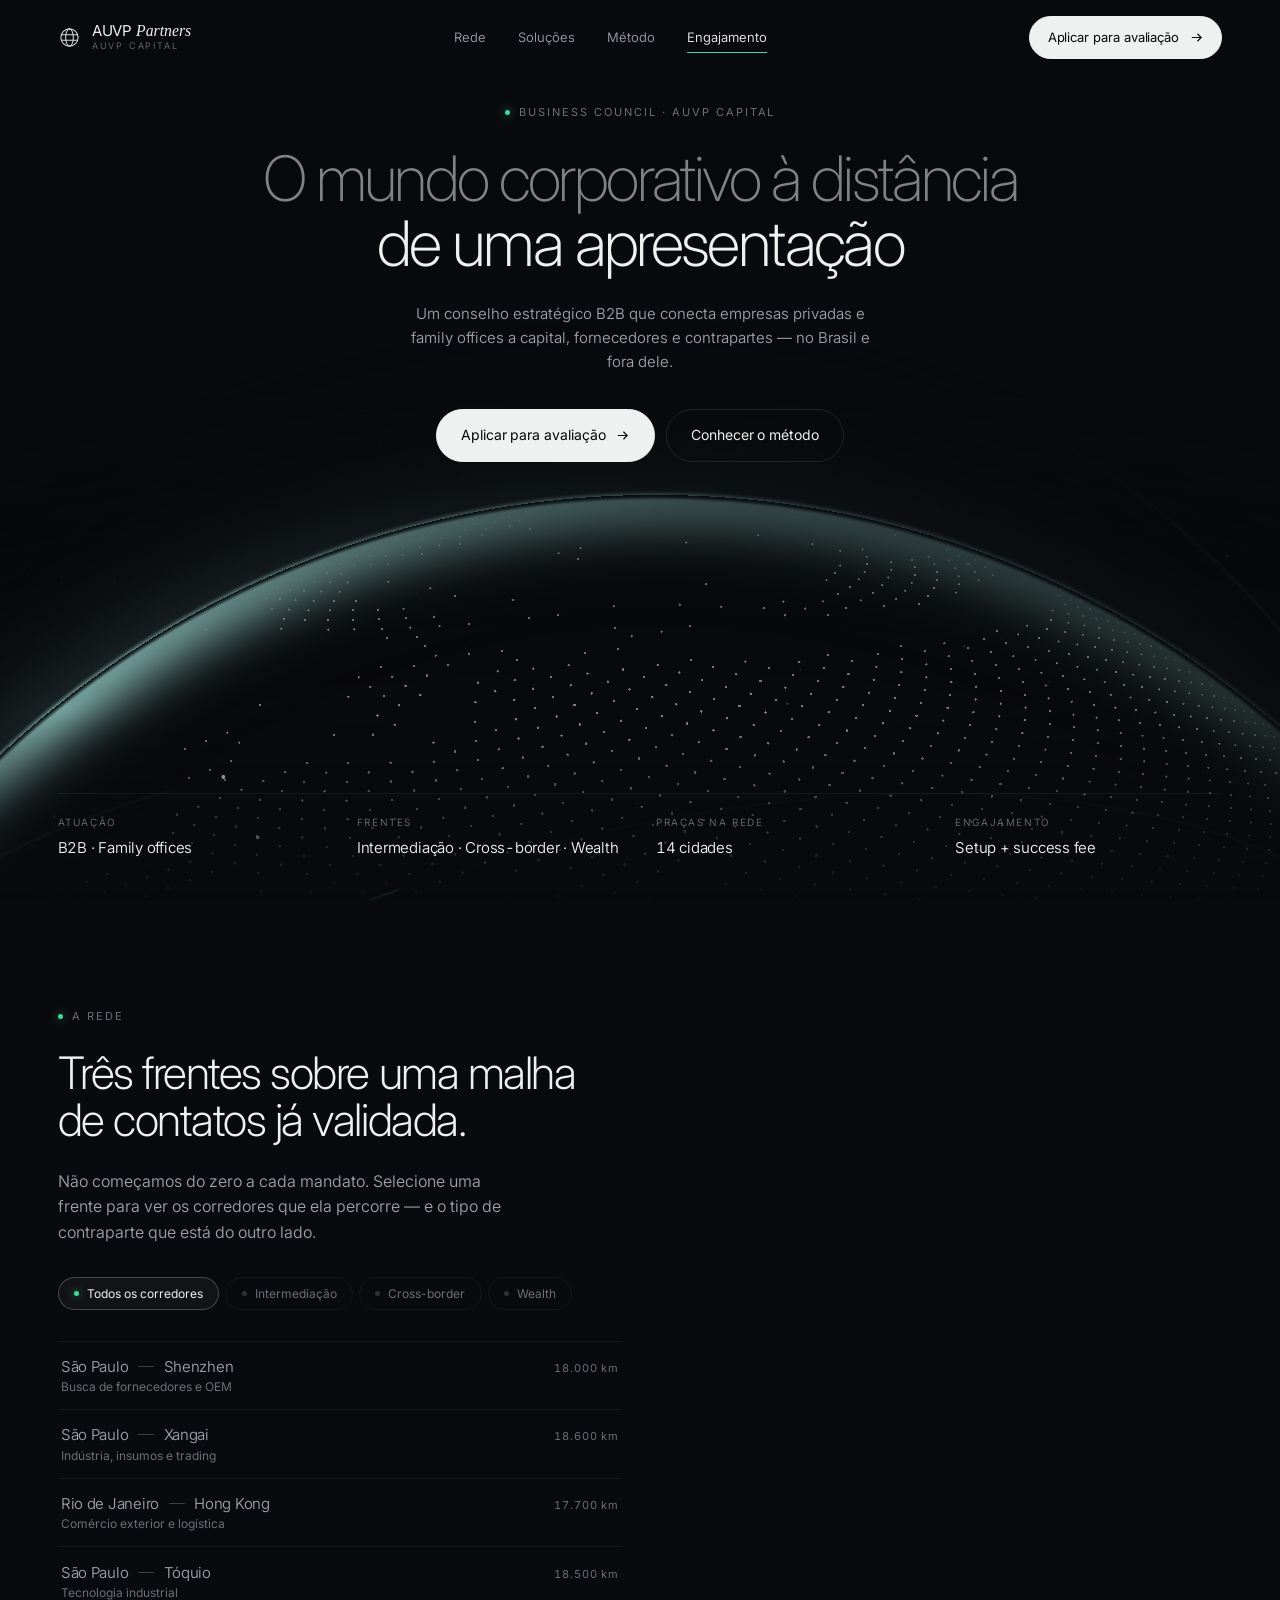
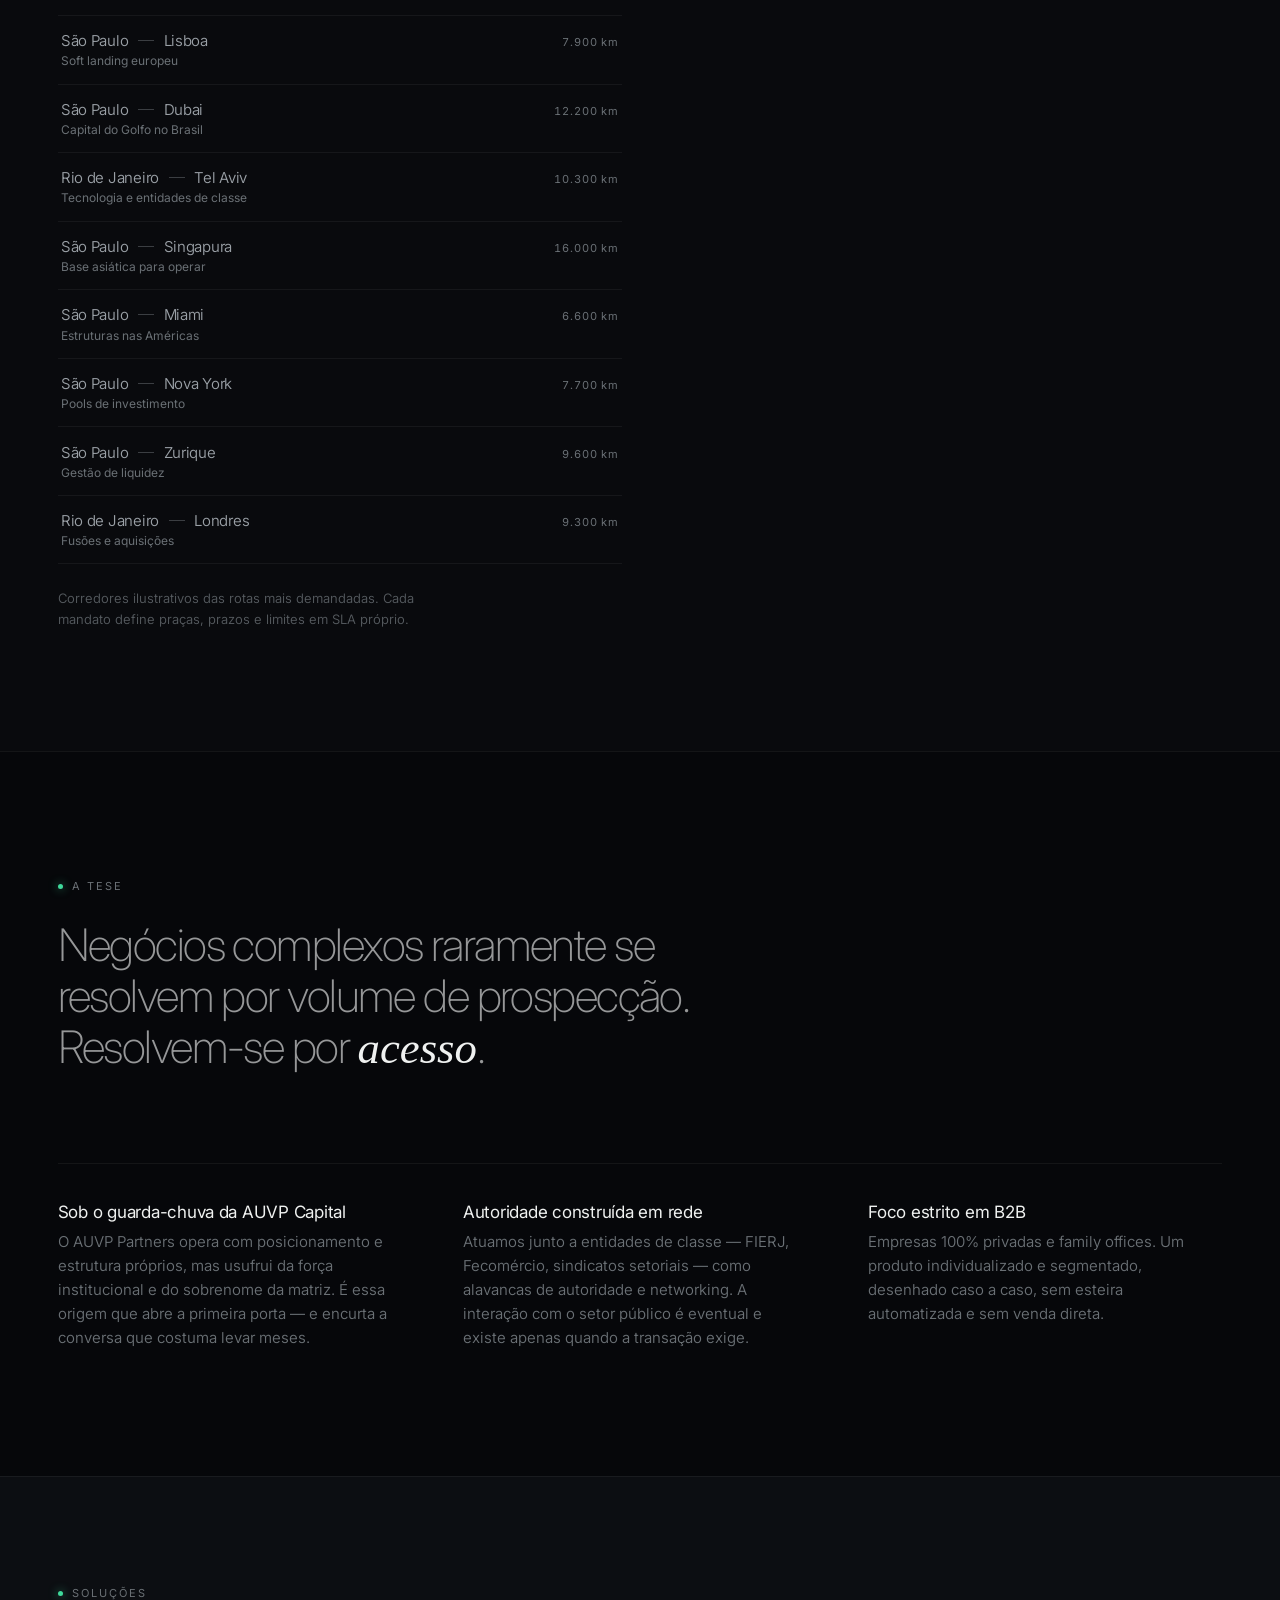
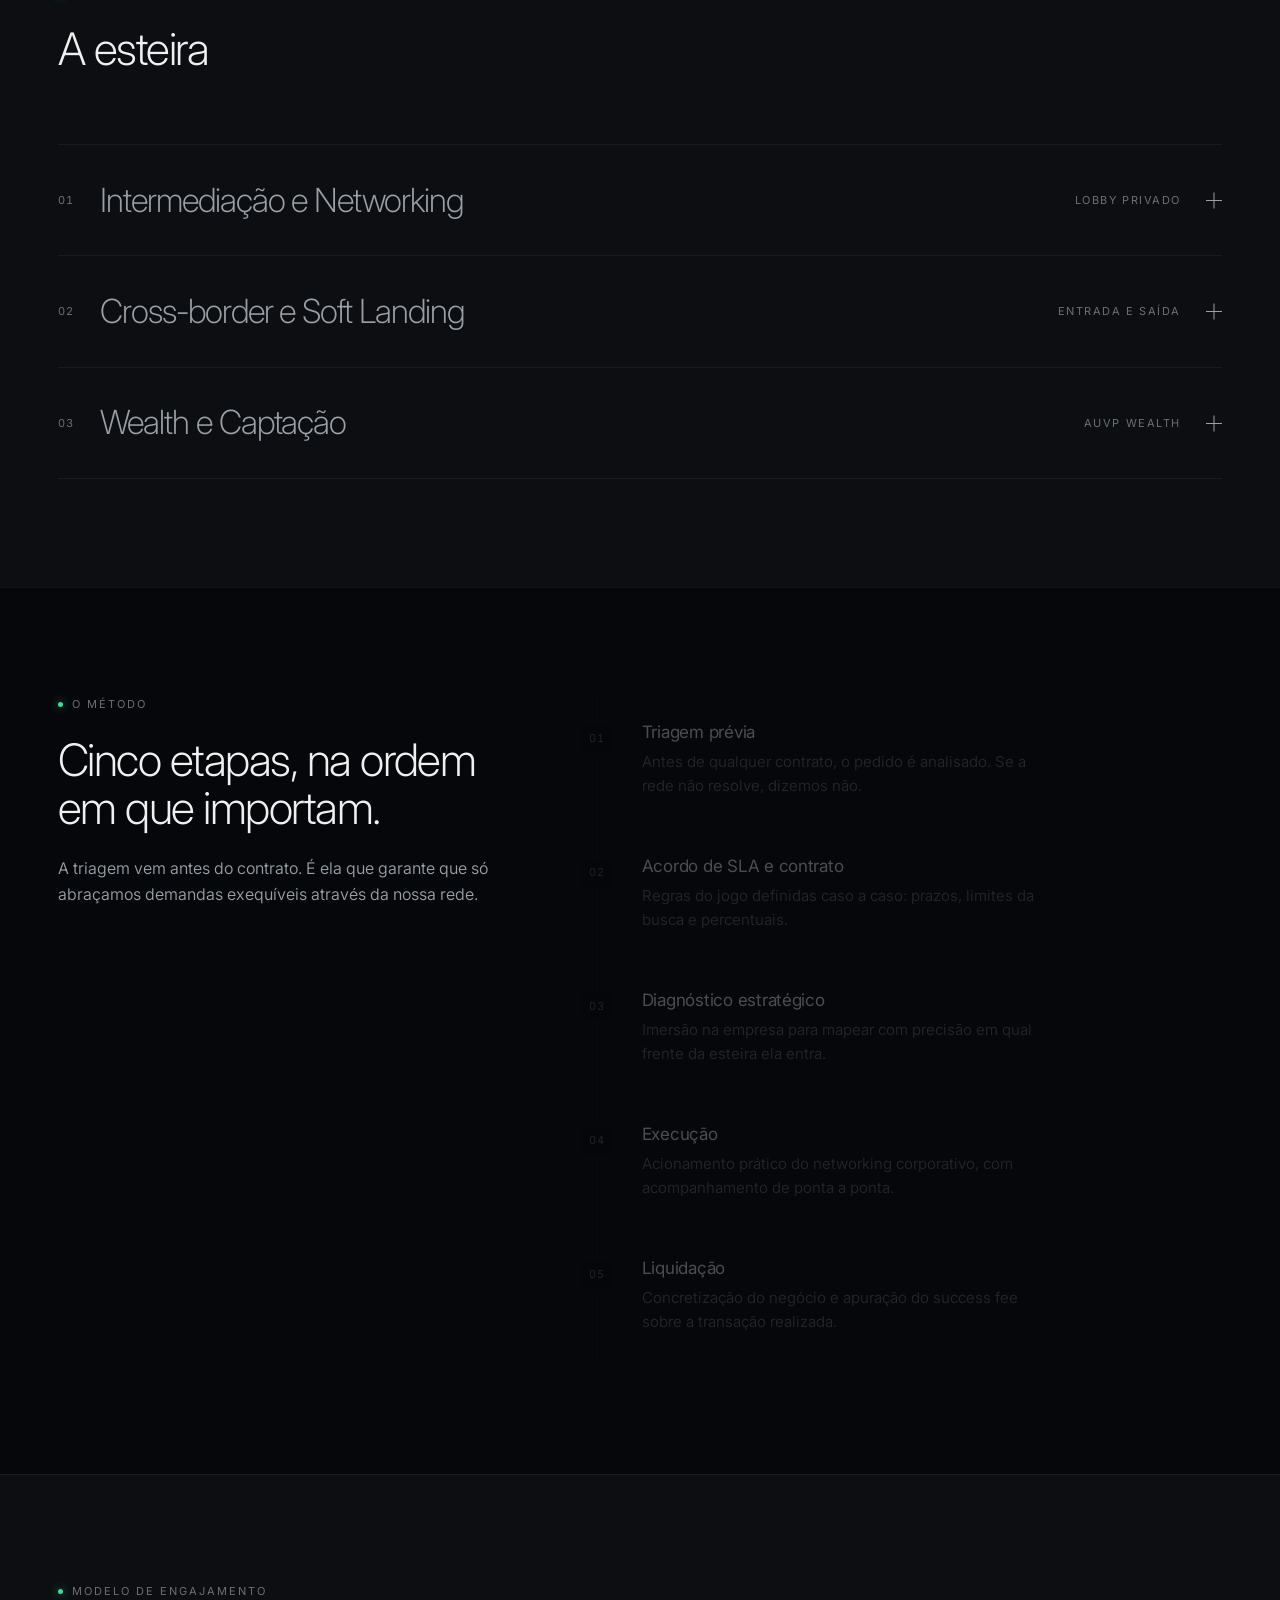
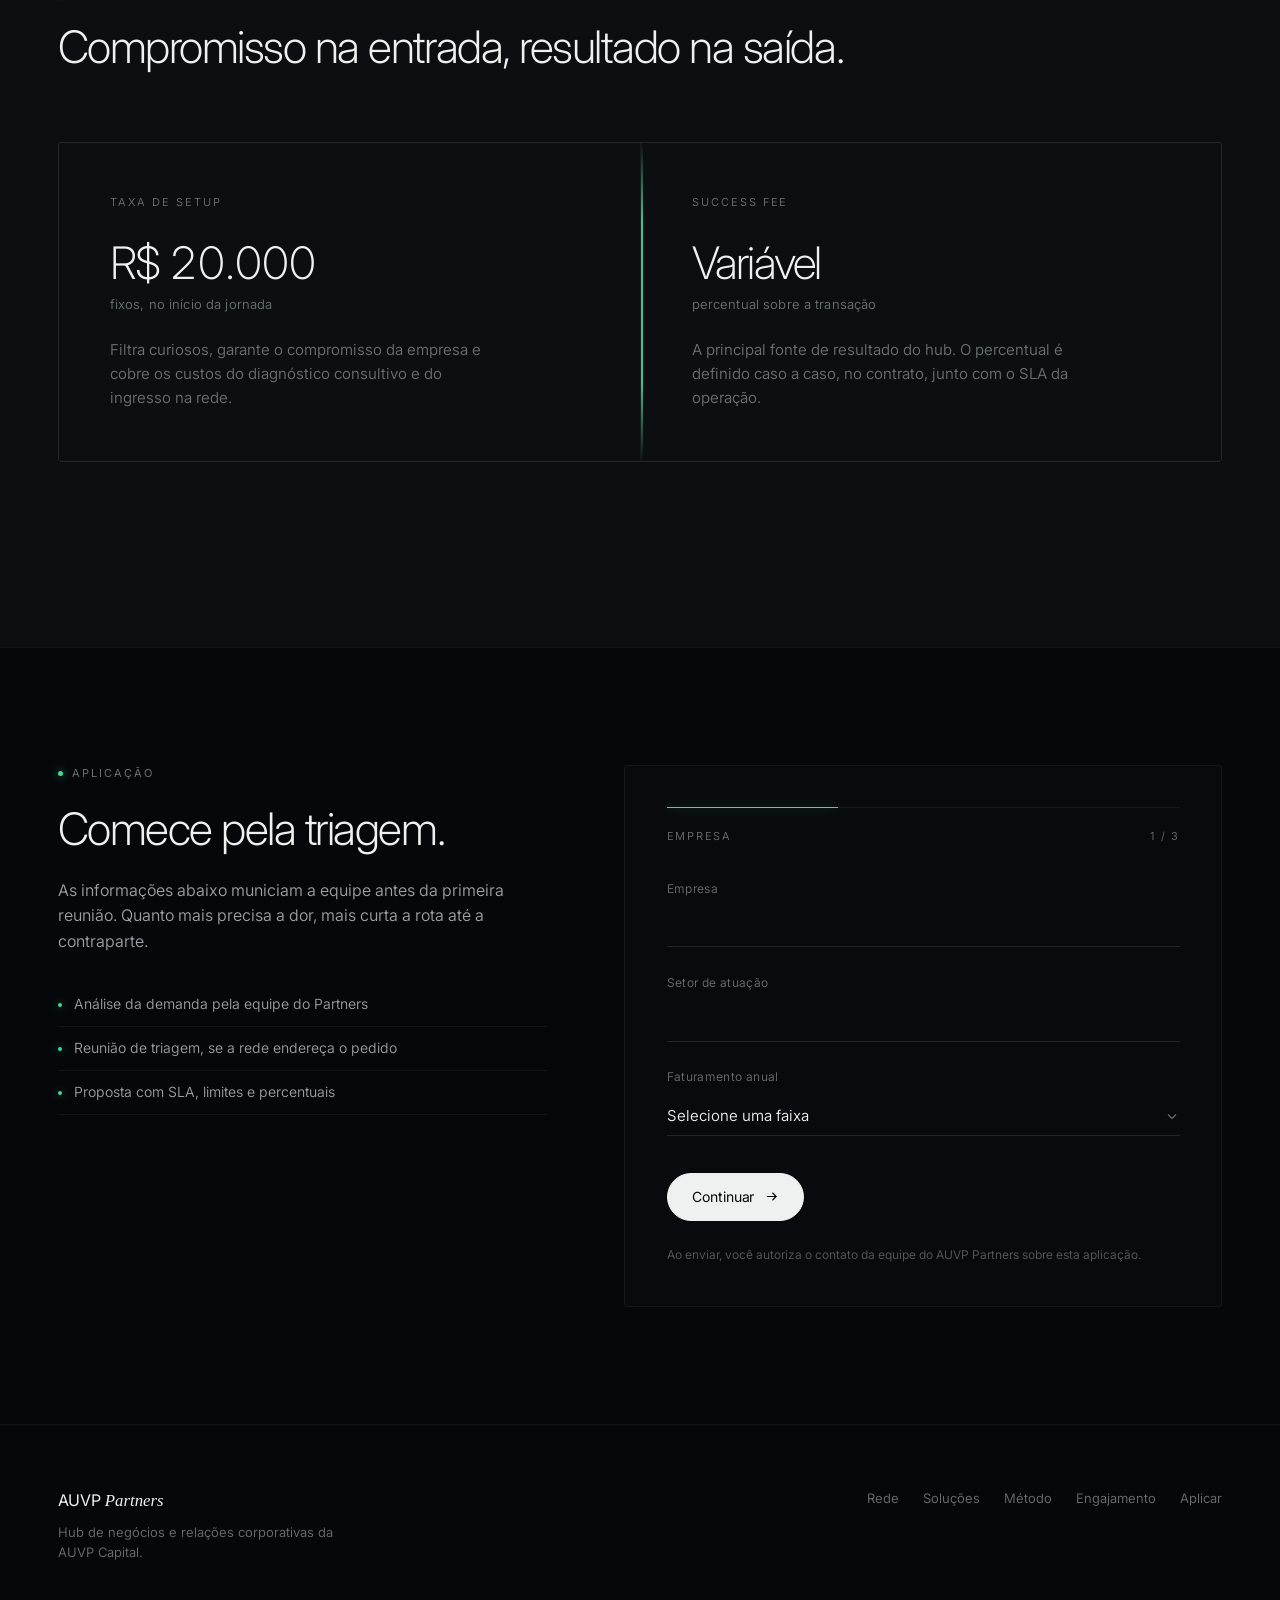
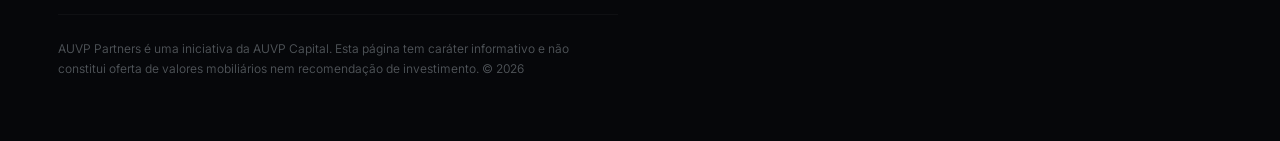
==== index.html @ 05ea5465 "Landing page do AUVP Partners com globo WebGL interativo Site estático (HTML/CSS/ES modules), sem bu" ====
<!doctype html>
<html lang="pt-BR">
<head>
<meta charset="utf-8">
<meta name="viewport" content="width=device-width, initial-scale=1">
<title>AUVP Partners — Acesso corporativo global</title>
<meta name="description" content="AUVP Partners é o hub de negócios e relações corporativas da AUVP Capital: intermediação, cross-border e captação para empresas privadas e family offices.">
<meta name="theme-color" content="#0A0B0C">
<meta property="og:title" content="AUVP Partners — Acesso corporativo global">
<meta property="og:description" content="Conselho estratégico B2B que conecta empresas privadas e family offices a capital, fornecedores e contrapartes — no Brasil e fora dele.">
<meta property="og:type" content="website">
<meta property="og:locale" content="pt_BR">
<link rel="preload" href="assets/fonts/inter-latin.woff2" as="font" type="font/woff2" crossorigin>
<link rel="stylesheet" href="assets/css/site.css">
</head>
<body>
<a class="skip" href="#conteudo">Ir para o conteúdo</a>

<header class="nav" data-nav>
  <div class="nav__inner">
    <a class="brand" href="#topo" aria-label="AUVP Partners — início">
      <span class="brand__mark" aria-hidden="true">
        <svg viewBox="0 0 24 24" fill="none" stroke="currentColor" stroke-width="1.1">
          <circle cx="12" cy="12" r="9"></circle>
          <ellipse cx="12" cy="12" rx="4" ry="9"></ellipse>
          <path d="M3.2 9.2h17.6M3.2 14.8h17.6"></path>
        </svg>
      </span>
      <span class="brand__text">
        <span class="brand__name">AUVP <em>Partners</em></span>
        <span class="brand__sub">AUVP Capital</span>
      </span>
    </a>

    <nav class="nav__links" aria-label="Seções">
      <a href="#rede">Rede</a>
      <a href="#solucoes">Soluções</a>
      <a href="#metodo">Método</a>
      <a href="#engajamento">Engajamento</a>
    </nav>

    <a class="btn btn--sm btn--solid" href="#aplicacao" data-magnetic>
      <span>Aplicar para avaliação</span>
      <svg viewBox="0 0 16 16" aria-hidden="true" fill="none" stroke="currentColor" stroke-width="1.2"><path d="M3 8h10M9 4l4 4-4 4"/></svg>
    </a>

    <button class="nav__toggle" type="button" aria-expanded="false" aria-controls="menu-mobile" data-menu-toggle>
      <span class="sr-only">Abrir menu</span>
      <span class="nav__bars" aria-hidden="true"><i></i><i></i></span>
    </button>
  </div>
  <div class="nav__sheet" id="menu-mobile" hidden data-menu-sheet>
    <a href="#rede">Rede</a>
    <a href="#solucoes">Soluções</a>
    <a href="#metodo">Método</a>
    <a href="#engajamento">Engajamento</a>
    <a href="#aplicacao">Aplicar para avaliação</a>
  </div>
</header>

<main id="conteudo">
  <!-- ============ PALCO: hero + rede compartilham o mesmo globo ============ -->
  <div class="stage" id="topo" data-stage>
    <div class="stage__canvas" data-stage-canvas>
      <canvas data-globe aria-hidden="true"></canvas>
      <div class="stage__veil" aria-hidden="true"></div>
      <p class="globe__hint" data-globe-hint><span>Arraste para girar</span></p>
      <div class="globe__tip" data-globe-tip hidden></div>
    </div>

    <section class="hero" aria-labelledby="hero-title">
      <div class="wrap">
        <p class="eyebrow eyebrow--center reveal"><span class="eyebrow__dot" aria-hidden="true"></span>Business Council · AUVP Capital</p>
        <h1 class="hero__title reveal" id="hero-title">
          O mundo corporativo à distância<strong>de uma apresentação</strong>
        </h1>
        <p class="hero__lede reveal">
          Um conselho estratégico B2B que conecta empresas privadas e family offices
          a capital, fornecedores e contrapartes — no Brasil e fora dele.
        </p>
        <div class="hero__actions reveal">
          <a class="btn btn--solid" href="#aplicacao" data-magnetic>
            <span>Aplicar para avaliação</span>
            <svg viewBox="0 0 16 16" aria-hidden="true" fill="none" stroke="currentColor" stroke-width="1.2"><path d="M3 8h10M9 4l4 4-4 4"/></svg>
          </a>
          <a class="btn btn--ghost" href="#metodo">Conhecer o método</a>
        </div>
      </div>

      <div class="wrap hero__facts">
        <dl class="facts reveal">
          <div class="fact"><dt>Atuação</dt><dd>B2B · Family offices</dd></div>
          <div class="fact"><dt>Frentes</dt><dd>Intermediação · Cross-border · Wealth</dd></div>
          <div class="fact"><dt>Praças na rede</dt><dd data-fact-hubs>—</dd></div>
          <div class="fact"><dt>Engajamento</dt><dd>Setup + success fee</dd></div>
        </dl>
      </div>
    </section>

    <!-- ============ REDE ============ -->
    <section class="network" id="rede" aria-labelledby="rede-title">
      <div class="wrap network__grid">
        <div class="network__intro">
          <p class="eyebrow"><span class="eyebrow__dot" aria-hidden="true"></span>A rede</p>
          <h2 class="h2" id="rede-title">Três frentes sobre uma malha de contatos já validada.</h2>
          <p class="lede">
            Não começamos do zero a cada mandato. Selecione uma frente para ver os corredores
            que ela percorre — e o tipo de contraparte que está do outro lado.
          </p>

          <div class="fronts" role="group" aria-label="Filtrar corredores por frente" data-fronts></div>

          <ol class="routes" data-routes aria-label="Corredores"></ol>

          <p class="note">
            Corredores ilustrativos das rotas mais demandadas. Cada mandato define
            praças, prazos e limites em SLA próprio.
          </p>
        </div>
      </div>
    </section>
  </div>

  <!-- ============ TESE ============ -->
  <section class="thesis" aria-labelledby="tese-title">
    <div class="wrap">
      <p class="eyebrow reveal"><span class="eyebrow__dot" aria-hidden="true"></span>A tese</p>
      <h2 class="statement reveal" id="tese-title">
        Negócios complexos raramente se resolvem por volume de prospecção.
        Resolvem-se por <em>acesso</em>.
      </h2>
      <div class="thesis__cols">
        <div class="reveal">
          <h3 class="h4">Sob o guarda-chuva da AUVP Capital</h3>
          <p>
            O AUVP Partners opera com posicionamento e estrutura próprios, mas usufrui da
            força institucional e do sobrenome da matriz. É essa origem que abre a primeira porta —
            e encurta a conversa que costuma levar meses.
          </p>
        </div>
        <div class="reveal">
          <h3 class="h4">Autoridade construída em rede</h3>
          <p>
            Atuamos junto a entidades de classe — FIERJ, Fecomércio, sindicatos setoriais —
            como alavancas de autoridade e networking. A interação com o setor público é
            eventual e existe apenas quando a transação exige.
          </p>
        </div>
        <div class="reveal">
          <h3 class="h4">Foco estrito em B2B</h3>
          <p>
            Empresas 100% privadas e family offices. Um produto individualizado e segmentado,
            desenhado caso a caso, sem esteira automatizada e sem venda direta.
          </p>
        </div>
      </div>
    </div>
  </section>

  <!-- ============ SOLUÇÕES ============ -->
  <section class="solutions" id="solucoes" aria-labelledby="solucoes-title">
    <div class="wrap">
      <header class="section-head reveal">
        <p class="eyebrow"><span class="eyebrow__dot" aria-hidden="true"></span>Soluções</p>
        <h2 class="h2" id="solucoes-title">A esteira</h2>
      </header>

      <div class="accordion" data-accordion>
        <article class="acc reveal" data-acc-item>
          <h3>
            <button type="button" class="acc__head" aria-expanded="false">
              <span class="acc__num">01</span>
              <span class="acc__title">Intermediação e Networking</span>
              <span class="acc__tag">Lobby privado</span>
              <span class="acc__icon" aria-hidden="true"><i></i><i></i></span>
            </button>
          </h3>
          <div class="acc__panel" hidden>
            <div class="acc__body">
              <p>
                Conexão estratégica para resolver dores empresariais complexas: encontrar o
                fornecedor certo no mercado asiático, abrir uma apresentação comercial que não
                acontece pelo canal formal, estruturar uma consultoria com quem já viveu o problema.
              </p>
              <ul class="marks">
                <li>Mapeamento de contraparte e fornecedores específicos</li>
                <li>Apresentações comerciais e institucionais</li>
                <li>Consultoria empresarial pontual</li>
              </ul>
            </div>
          </div>
        </article>

        <article class="acc reveal" data-acc-item>
          <h3>
            <button type="button" class="acc__head" aria-expanded="false">
              <span class="acc__num">02</span>
              <span class="acc__title">Cross-border e Soft Landing</span>
              <span class="acc__tag">Entrada e saída</span>
              <span class="acc__icon" aria-hidden="true"><i></i><i></i></span>
            </button>
          </h3>
          <div class="acc__panel" hidden>
            <div class="acc__body">
              <p>
                Assessoria e facilitação para capital e empresas estrangeiras que querem operar
                no Brasil — e para empresas brasileiras que buscam internacionalização.
                Dos dois lados, o trabalho é o mesmo: reduzir a distância entre a decisão e a operação.
              </p>
              <ul class="marks">
                <li>Soft landing de capital e operações estrangeiras no Brasil</li>
                <li>Internacionalização de empresas brasileiras</li>
                <li>Articulação com entidades e parceiros locais</li>
              </ul>
            </div>
          </div>
        </article>

        <article class="acc reveal" data-acc-item>
          <h3>
            <button type="button" class="acc__head" aria-expanded="false">
              <span class="acc__num">03</span>
              <span class="acc__title">Wealth e Captação</span>
              <span class="acc__tag">AUVP Wealth</span>
              <span class="acc__icon" aria-hidden="true"><i></i><i></i></span>
            </button>
          </h3>
          <div class="acc__panel" hidden>
            <div class="acc__body">
              <p>
                Conexão com pools de investimento e sinergia direta com a AUVP Wealth para
                captação, fusões, aquisições e gestão de liquidez — do diagnóstico à mesa
                onde a transação é fechada.
              </p>
              <ul class="marks">
                <li>Captação junto a pools de investimento e family offices</li>
                <li>Fusões, aquisições e sucessão societária</li>
                <li>Gestão de liquidez com a AUVP Wealth</li>
              </ul>
            </div>
          </div>
        </article>
      </div>
    </div>
  </section>

  <!-- ============ MÉTODO ============ -->
  <section class="method" id="metodo" aria-labelledby="metodo-title">
    <div class="wrap method__grid">
      <div class="method__aside">
        <p class="eyebrow"><span class="eyebrow__dot" aria-hidden="true"></span>O método</p>
        <h2 class="h2" id="metodo-title">Cinco etapas, na ordem em que importam.</h2>
        <p class="lede">
          A triagem vem antes do contrato. É ela que garante que só abraçamos demandas
          exequíveis através da nossa rede.
        </p>
      </div>

      <ol class="steps" data-steps>
        <li class="step" data-step>
          <div class="step__rail" aria-hidden="true"></div>
          <p class="step__num">01</p>
          <h3 class="h4">Triagem prévia</h3>
          <p>Antes de qualquer contrato, o pedido é analisado. Se a rede não resolve, dizemos não.</p>
        </li>
        <li class="step" data-step>
          <div class="step__rail" aria-hidden="true"></div>
          <p class="step__num">02</p>
          <h3 class="h4">Acordo de SLA e contrato</h3>
          <p>Regras do jogo definidas caso a caso: prazos, limites da busca e percentuais.</p>
        </li>
        <li class="step" data-step>
          <div class="step__rail" aria-hidden="true"></div>
          <p class="step__num">03</p>
          <h3 class="h4">Diagnóstico estratégico</h3>
          <p>Imersão na empresa para mapear com precisão em qual frente da esteira ela entra.</p>
        </li>
        <li class="step" data-step>
          <div class="step__rail" aria-hidden="true"></div>
          <p class="step__num">04</p>
          <h3 class="h4">Execução</h3>
          <p>Acionamento prático do networking corporativo, com acompanhamento de ponta a ponta.</p>
        </li>
        <li class="step" data-step>
          <div class="step__rail" aria-hidden="true"></div>
          <p class="step__num">05</p>
          <h3 class="h4">Liquidação</h3>
          <p>Concretização do negócio e apuração do success fee sobre a transação realizada.</p>
        </li>
      </ol>
    </div>
  </section>

  <!-- ============ ENGAJAMENTO ============ -->
  <section class="pricing" id="engajamento" aria-labelledby="engajamento-title">
    <div class="wrap">
      <header class="section-head reveal">
        <p class="eyebrow"><span class="eyebrow__dot" aria-hidden="true"></span>Modelo de engajamento</p>
        <h2 class="h2" id="engajamento-title">Compromisso na entrada, resultado na saída.</h2>
      </header>

      <div class="plans">
        <article class="plan reveal">
          <p class="plan__label">Taxa de setup</p>
          <p class="plan__value">R$ 20.000<span>fixos, no início da jornada</span></p>
          <p>
            Filtra curiosos, garante o compromisso da empresa e cobre os custos do
            diagnóstico consultivo e do ingresso na rede.
          </p>
        </article>
        <article class="plan plan--accent reveal">
          <p class="plan__label">Success fee</p>
          <p class="plan__value">Variável<span>percentual sobre a transação</span></p>
          <p>
            A principal fonte de resultado do hub. O percentual é definido caso a caso,
            no contrato, junto com o SLA da operação.
          </p>
        </article>
      </div>

      <p class="pricing__note reveal">
        A página é um funil de qualificação — não há venda automatizada.
        Toda aplicação passa por triagem antes de qualquer proposta.
      </p>
    </div>
  </section>

  <!-- ============ APLICAÇÃO ============ -->
  <section class="apply" id="aplicacao" aria-labelledby="aplicacao-title">
    <div class="wrap apply__grid">
      <div class="apply__aside">
        <p class="eyebrow"><span class="eyebrow__dot" aria-hidden="true"></span>Aplicação</p>
        <h2 class="h2" id="aplicacao-title">Comece pela triagem.</h2>
        <p class="lede">
          As informações abaixo municiam a equipe antes da primeira reunião.
          Quanto mais precisa a dor, mais curta a rota até a contraparte.
        </p>
        <ul class="marks marks--light">
          <li>Análise da demanda pela equipe do Partners</li>
          <li>Reunião de triagem, se a rede endereça o pedido</li>
          <li>Proposta com SLA, limites e percentuais</li>
        </ul>
      </div>

      <form class="form" data-form novalidate>
        <div class="form__progress" aria-hidden="true">
          <span data-form-bar></span>
        </div>
        <p class="form__counter">
          <span data-form-step-label>Empresa</span>
          <span data-form-step-count>1 / 3</span>
        </p>

        <fieldset class="form__step" data-form-fieldset>
          <legend class="sr-only">Empresa</legend>
          <div class="field">
            <label for="empresa">Empresa</label>
            <input id="empresa" name="empresa" type="text" autocomplete="organization" required>
          </div>
          <div class="field">
            <label for="setor">Setor de atuação</label>
            <input id="setor" name="setor" type="text" required>
          </div>
          <div class="field">
            <label for="faturamento">Faturamento anual</label>
            <div class="select">
              <select id="faturamento" name="faturamento" required>
                <option value="">Selecione uma faixa</option>
                <option>Até R$ 10 milhões</option>
                <option>R$ 10 a 50 milhões</option>
                <option>R$ 50 a 200 milhões</option>
                <option>R$ 200 milhões a 1 bilhão</option>
                <option>Acima de R$ 1 bilhão</option>
                <option>Family office / veículo de investimento</option>
              </select>
              <svg viewBox="0 0 16 16" aria-hidden="true" fill="none" stroke="currentColor" stroke-width="1.2"><path d="M4 6.5 8 10.5 12 6.5"/></svg>
            </div>
          </div>
        </fieldset>

        <fieldset class="form__step" data-form-fieldset hidden>
          <legend class="sr-only">Demanda</legend>
          <div class="field">
            <span class="label">Frente de interesse</span>
            <div class="choices" data-choices>
              <label class="choice"><input type="radio" name="frente" value="Intermediação e Networking" required><span>Intermediação e Networking</span></label>
              <label class="choice"><input type="radio" name="frente" value="Cross-border e Soft Landing"><span>Cross-border e Soft Landing</span></label>
              <label class="choice"><input type="radio" name="frente" value="Wealth e Captação"><span>Wealth e Captação</span></label>
              <label class="choice"><input type="radio" name="frente" value="Ainda não sei"><span>Ainda não sei</span></label>
            </div>
          </div>
          <div class="field">
            <label for="dor">Dor principal</label>
            <textarea id="dor" name="dor" rows="4" required placeholder="Qual negócio precisa acontecer, com quem e até quando?"></textarea>
          </div>
        </fieldset>

        <fieldset class="form__step" data-form-fieldset hidden>
          <legend class="sr-only">Contato</legend>
          <div class="field">
            <label for="nome">Nome completo</label>
            <input id="nome" name="nome" type="text" autocomplete="name" required>
          </div>
          <div class="field">
            <label for="cargo">Cargo</label>
            <input id="cargo" name="cargo" type="text" autocomplete="organization-title" required>
          </div>
          <div class="field">
            <label for="email">E-mail corporativo</label>
            <input id="email" name="email" type="email" autocomplete="email" required>
          </div>
          <div class="field">
            <label for="telefone">Telefone</label>
            <input id="telefone" name="telefone" type="tel" autocomplete="tel" required>
          </div>
        </fieldset>

        <div class="form__actions">
          <button class="btn btn--ghost" type="button" data-form-back hidden>Voltar</button>
          <button class="btn btn--solid" type="button" data-form-next data-magnetic>
            <span>Continuar</span>
            <svg viewBox="0 0 16 16" aria-hidden="true" fill="none" stroke="currentColor" stroke-width="1.2"><path d="M3 8h10M9 4l4 4-4 4"/></svg>
          </button>
          <button class="btn btn--solid" type="submit" data-form-submit hidden data-magnetic>
            <span>Enviar aplicação</span>
            <svg viewBox="0 0 16 16" aria-hidden="true" fill="none" stroke="currentColor" stroke-width="1.2"><path d="M3 8h10M9 4l4 4-4 4"/></svg>
          </button>
        </div>

        <p class="form__legal">
          Ao enviar, você autoriza o contato da equipe do AUVP Partners sobre esta aplicação.
        </p>

        <div class="form__done" data-form-done hidden>
          <p class="form__done-mark" aria-hidden="true"></p>
          <h3 class="h4">Aplicação registrada.</h3>
          <p>A equipe do Partners analisa a demanda e retorna pelo e-mail informado.</p>
        </div>
      </form>
    </div>
  </section>
</main>

<footer class="foot">
  <div class="wrap foot__grid">
    <div>
      <p class="brand__name foot__brand">AUVP <em>Partners</em></p>
      <p class="foot__line">Hub de negócios e relações corporativas da AUVP Capital.</p>
    </div>
    <nav class="foot__nav" aria-label="Rodapé">
      <a href="#rede">Rede</a>
      <a href="#solucoes">Soluções</a>
      <a href="#metodo">Método</a>
      <a href="#engajamento">Engajamento</a>
      <a href="#aplicacao">Aplicar</a>
    </nav>
    <p class="foot__legal">
      AUVP Partners é uma iniciativa da AUVP Capital. Esta página tem caráter informativo e
      não constitui oferta de valores mobiliários nem recomendação de investimento.
      <span data-year></span>
    </p>
  </div>
</footer>

<script type="module" src="assets/js/main.js"></script>
</body>
</html>
---- assets/css/site.css ----
/* =========================================================================
   AUVP Partners
   Escuro do topo ao rodapé. Tipografia leve e grande, fios de 1px no lugar
   de caixas, e um único acento — o verde da atmosfera do globo.
   ========================================================================= */

@font-face{font-family:'Inter';font-style:normal;font-weight:200 700;font-display:swap;
  src:url('../fonts/inter-latin.woff2') format('woff2');
  unicode-range:U+0000-00FF,U+0131,U+0152-0153,U+02BB-02BC,U+02C6,U+02DA,U+02DC,U+0304,U+0308,U+0329,U+2000-206F,U+20AC,U+2122,U+2191,U+2193,U+2212,U+2215,U+FEFF,U+FFFD;}
@font-face{font-family:'Inter';font-style:normal;font-weight:200 700;font-display:swap;
  src:url('../fonts/inter-latin-ext.woff2') format('woff2');
  unicode-range:U+0100-02BA,U+02BD-02C5,U+02C7-02CC,U+02CE-02D7,U+02DD-02FF,U+0304,U+0308,U+0329,U+1D00-1DBF,U+1E00-1E9F,U+1EF2-1EFF,U+2020,U+20A0-20AB,U+20AD-20C0,U+2113,U+2C60-2C7F,U+A720-A7FF;}
@font-face{font-family:'Instrument Serif';font-style:italic;font-weight:400;font-display:swap;
  src:url('../fonts/instrument-serif-italic-latin.woff2') format('woff2');
  unicode-range:U+0000-00FF,U+0131,U+0152-0153,U+02BB-02BC,U+02C6,U+02DA,U+02DC,U+0304,U+0308,U+0329,U+2000-206F,U+20AC,U+2122,U+2191,U+2193,U+2212,U+2215,U+FEFF,U+FFFD;}

:root{
  --void:#06070A;
  --ink:#090A0D;
  --panel:#0C0E12;
  --text:#EFF1F0;
  --dim:#9AA0A6;
  --faint:#6A7075;
  --line:rgba(255,255,255,.10);
  --line-soft:rgba(255,255,255,.055);
  --accent:#3FD99B;
  --accent-deep:#0E8F60;

  --sans:'Inter',system-ui,-apple-system,'Segoe UI',sans-serif;
  --serif:'Instrument Serif','Iowan Old Style',Georgia,serif;
  --gap:clamp(20px,4.5vw,68px);
  --wrap:1320px;
  --ease:cubic-bezier(.22,.68,.24,1);
}

*,*::before,*::after{box-sizing:border-box}
html{-webkit-text-size-adjust:100%;scroll-behavior:smooth;background:var(--void)}
@media (prefers-reduced-motion:reduce){html{scroll-behavior:auto}}
body{
  margin:0;background:var(--void);color:var(--text);
  font-family:var(--sans);font-size:16px;line-height:1.6;font-weight:350;
  -webkit-font-smoothing:antialiased;text-rendering:optimizeLegibility;
  overflow-x:hidden;
}
img,svg,canvas{display:block;max-width:100%}
[hidden]{display:none!important}
p{margin:0 0 1em}
h1,h2,h3,h4{margin:0;font-weight:275;letter-spacing:-.03em;line-height:1.06}
a{color:inherit}
::selection{background:var(--accent);color:#04120C}
:focus-visible{outline:1.5px solid var(--accent);outline-offset:3px;border-radius:3px}

.sr-only{position:absolute;width:1px;height:1px;padding:0;margin:-1px;overflow:hidden;clip:rect(0 0 0 0);white-space:nowrap;border:0}
.skip{position:absolute;left:-9999px;top:0;z-index:99;background:var(--text);color:var(--ink);padding:12px 18px;font-size:13px}
.skip:focus{left:12px;top:12px}
.wrap{width:100%;max-width:var(--wrap);margin-inline:auto;padding-inline:var(--gap)}

/* ---------- utilitários tipográficos ---------- */
.h2{font-size:clamp(1.95rem,3.5vw,3.3rem);letter-spacing:-.033em}
.h4{font-size:1.0625rem;font-weight:400;letter-spacing:-.015em;margin-bottom:.55rem;color:var(--text)}
.lede{font-size:clamp(1rem,1.05vw,1.125rem);color:var(--dim);max-width:47ch;font-weight:350}
.h2+.lede,.statement+.lede{margin-top:1.5rem}
.dim{color:var(--faint)}
em{font-family:var(--serif);font-style:italic;font-weight:400;letter-spacing:0}
.eyebrow{
  display:flex;align-items:center;gap:.6rem;margin:0 0 1.5rem;
  font-size:.6875rem;letter-spacing:.18em;text-transform:uppercase;color:var(--faint);font-weight:400;
}
.eyebrow--center{justify-content:center}
.eyebrow__dot{width:5px;height:5px;border-radius:50%;background:var(--accent);flex:none;
  box-shadow:0 0 10px rgba(63,217,155,.75)}
.note{font-size:.8125rem;color:var(--faint);max-width:46ch}
.section-head{margin-bottom:clamp(2.4rem,5.5vw,4.5rem)}

/* ---------- botões ---------- */
.btn{
  display:inline-flex;align-items:center;justify-content:center;gap:.6rem;
  font-family:inherit;font-size:.875rem;font-weight:400;letter-spacing:-.005em;
  text-decoration:none;color:var(--text);cursor:pointer;
  padding:.9rem 1.5rem;border:1px solid var(--line);border-radius:999px;background:transparent;
  transition:background .45s var(--ease),color .45s var(--ease),border-color .45s var(--ease),transform .35s var(--ease),box-shadow .45s var(--ease);
  will-change:transform;
}
.btn svg{width:15px;height:15px;transition:transform .45s var(--ease)}
.btn:hover svg{transform:translateX(3px)}
.btn--solid{background:var(--text);border-color:var(--text);color:#06070A}
.btn--solid:hover{background:#fff;border-color:#fff;box-shadow:0 0 0 5px rgba(255,255,255,.06)}
.btn--ghost:hover{border-color:rgba(255,255,255,.3);background:rgba(255,255,255,.03)}
.btn--sm{padding:.62rem 1.1rem;font-size:.8125rem}

/* ---------- nav ---------- */
.nav{
  position:fixed;inset:0 0 auto;z-index:40;border-bottom:1px solid transparent;
  transition:transform .55s var(--ease),background .55s var(--ease),border-color .55s var(--ease);
}
.nav__inner{max-width:var(--wrap);margin-inline:auto;padding:1rem var(--gap);display:flex;align-items:center;gap:1.5rem}
.nav.is-stuck{background:rgba(6,7,10,.72);backdrop-filter:blur(16px) saturate(1.1);border-bottom-color:var(--line-soft)}
.nav.is-hidden{transform:translateY(-104%)}

.brand{display:flex;align-items:center;gap:.7rem;text-decoration:none;flex:none}
.brand__mark{width:23px;height:23px;opacity:.9;color:var(--text)}
.brand__mark svg{width:100%;height:100%}
.brand__text{display:flex;flex-direction:column;line-height:1.2}
.brand__name{font-size:.9375rem;font-weight:400;letter-spacing:-.01em}
.brand__name em{font-size:1.05em}
.brand__sub{font-size:.5625rem;letter-spacing:.2em;text-transform:uppercase;color:var(--faint)}

.nav__links{display:flex;gap:2rem;margin-inline:auto}
.nav__links a{font-size:.8125rem;text-decoration:none;color:var(--dim);position:relative;padding-block:.3rem;transition:color .35s var(--ease)}
.nav__links a::after{content:'';position:absolute;left:0;right:0;bottom:0;height:1px;background:var(--accent);transform:scaleX(0);transform-origin:left;transition:transform .5s var(--ease)}
.nav__links a:hover{color:var(--text)}
.nav__links a:hover::after,.nav__links a.is-current::after{transform:scaleX(1)}
.nav__links a.is-current{color:var(--text)}

.nav__toggle{display:none;background:none;border:0;color:inherit;padding:.5rem;cursor:pointer}
.nav__bars{display:block;width:20px}
.nav__bars i{display:block;height:1px;background:currentColor;margin:5px 0;transition:transform .4s var(--ease)}
.nav[data-open] .nav__bars i:first-child{transform:translateY(3px) rotate(45deg)}
.nav[data-open] .nav__bars i:last-child{transform:translateY(-3px) rotate(-45deg)}
.nav__sheet{display:none;flex-direction:column;padding:.25rem var(--gap) 1.6rem;background:rgba(6,7,10,.96);backdrop-filter:blur(16px)}
.nav__sheet a{padding:.95rem 0;text-decoration:none;font-size:1.0625rem;color:var(--dim);border-bottom:1px solid var(--line-soft)}
.nav__sheet a:last-child{color:var(--text)}

/* =========================================================================
   PALCO — hero + rede sobre o mesmo canvas WebGL
   ========================================================================= */
.stage{position:relative;background:var(--ink);isolation:isolate}
.stage__canvas{position:sticky;top:0;height:100svh;z-index:0;contain:strict}
.stage__canvas canvas{width:100%;height:100%;touch-action:pan-y}
.stage__veil{
  position:absolute;inset:0;pointer-events:none;
  background:
    linear-gradient(0deg,rgba(9,10,13,.94) 0%,rgba(9,10,13,.62) 9%,rgba(9,10,13,0) 21%),
    radial-gradient(130% 70% at 50% 112%,rgba(6,7,10,0) 46%,rgba(6,7,10,.45) 80%,rgba(9,10,13,.9) 100%),
    linear-gradient(180deg,rgba(9,10,13,.8) 0%,rgba(9,10,13,0) 24%);
}
/* Sem WebGL: um horizonte estático no lugar do planeta. */
.stage__canvas[data-fallback]{
  background:
    radial-gradient(90% 58% at 50% 128%,rgba(120,190,170,.22) 0 60%,rgba(63,217,155,.1) 72%,transparent 78%),
    radial-gradient(70% 46% at 50% 126%,#0B0F10 0 62%,transparent 66%);
}
.globe__hint{
  position:absolute;left:70%;transform:translateX(-50%);bottom:clamp(18px,3.5vw,34px);margin:0;
  font-size:.625rem;letter-spacing:.2em;text-transform:uppercase;color:var(--faint);
  display:flex;align-items:center;gap:.6rem;pointer-events:none;opacity:0;transition:opacity 1s var(--ease);
}
.globe__hint.is-on{opacity:.9}
.globe__hint::before,.globe__hint::after{content:'';width:18px;height:1px;background:currentColor;opacity:.5}
.globe__tip{
  position:absolute;z-index:3;transform:translate(-50%,-165%);
  padding:.5rem .75rem;border:1px solid var(--line);background:rgba(6,7,10,.85);
  backdrop-filter:blur(8px);pointer-events:none;white-space:nowrap;border-radius:3px;
  font-size:.75rem;letter-spacing:-.005em;
}
.globe__tip b{font-weight:450}
.globe__tip span{color:var(--faint);margin-left:.55rem;font-size:.625rem;letter-spacing:.12em;text-transform:uppercase}

.hero,.network{position:relative;z-index:1;pointer-events:none}
.hero a,.hero button,.network a,.network button,
.hero__title,.hero__lede,.hero .eyebrow,.facts,.network__intro>*{pointer-events:auto}

.hero{margin-top:-100svh;min-height:100svh;display:flex;flex-direction:column;justify-content:center;padding-block:6.5rem 1.5rem;text-align:center}
.hero__title{
  font-size:clamp(2.15rem,4.9vw,4.35rem);letter-spacing:-.042em;line-height:1.04;font-weight:200;
  max-width:26ch;margin:0 auto 1.6rem;color:rgba(239,241,240,.52);
}
.hero__title strong{display:block;font-weight:250;color:var(--text)}
.hero__lede{max-width:52ch;margin:0 auto 2.2rem;color:var(--dim);font-size:clamp(.9375rem,1.15vw,1.125rem)}
.hero__actions{display:flex;flex-wrap:wrap;gap:.7rem;justify-content:center}

.hero__facts{margin-top:auto}
.facts{
  padding-top:1.2rem;border-top:1px solid var(--line-soft);
  display:grid;grid-template-columns:repeat(4,minmax(0,1fr));gap:1rem 2rem;text-align:left;
}
.fact dt{font-size:.625rem;letter-spacing:.16em;text-transform:uppercase;color:var(--faint);margin-bottom:.4rem}
.fact dd{margin:0;font-size:.9375rem;font-weight:350;letter-spacing:-.015em;font-variant-numeric:tabular-nums}

/* ---------- rede ---------- */
.network{min-height:100svh;display:flex;align-items:center;padding-block:clamp(5rem,12vh,9rem)}
.network__grid{display:grid;grid-template-columns:minmax(0,1.02fr) minmax(0,.98fr);gap:var(--gap)}
.network__intro{max-width:37rem}
.network .lede{margin-bottom:2rem}
.network .note{margin-top:1.5rem;opacity:.8}

.fronts{display:flex;flex-wrap:wrap;gap:.4rem;margin-bottom:1.9rem}
.front{
  appearance:none;background:none;font-family:inherit;color:var(--faint);cursor:pointer;
  border:1px solid var(--line-soft);border-radius:999px;padding:.5rem .95rem;font-size:.75rem;
  display:inline-flex;align-items:center;gap:.5rem;
  transition:color .4s var(--ease),border-color .4s var(--ease),background .4s var(--ease);
}
.front::before{content:'';width:5px;height:5px;border-radius:50%;background:currentColor;opacity:.4;transition:background .35s,opacity .35s,box-shadow .35s}
.front:hover{color:var(--text);border-color:var(--line)}
.front[aria-pressed="true"]{color:var(--text);border-color:rgba(255,255,255,.22);background:rgba(255,255,255,.04)}
.front[aria-pressed="true"]::before{background:var(--accent);opacity:1;box-shadow:0 0 8px rgba(63,217,155,.7)}

.routes{list-style:none;margin:0;padding:0;border-top:1px solid var(--line-soft)}
.route{border-bottom:1px solid var(--line-soft)}
.route__btn{
  width:100%;display:grid;grid-template-columns:minmax(0,1fr) auto;align-items:baseline;
  column-gap:1.5rem;row-gap:.2rem;
  background:none;border:0;padding:.95rem .2rem;color:inherit;font-family:inherit;text-align:left;cursor:pointer;
  transition:background .4s var(--ease),padding-inline .4s var(--ease);
}
.route__btn:hover,.route.is-active .route__btn{background:rgba(255,255,255,.035);padding-inline:.75rem .55rem}
.route__pair{font-size:.9375rem;font-weight:350;letter-spacing:-.018em;display:flex;align-items:center;gap:.6rem;color:var(--dim);transition:color .35s var(--ease)}
.route__btn:hover .route__pair,.route.is-active .route__pair{color:var(--text)}
.route__pair i{width:16px;height:1px;background:currentColor;opacity:.35;flex:none;transition:background .35s,opacity .35s,width .4s var(--ease)}
.route.is-active .route__pair i{background:var(--accent);opacity:1;width:24px}
.route__km{font-size:.6875rem;color:var(--faint);letter-spacing:.08em;font-variant-numeric:tabular-nums;transition:color .35s}
.route.is-active .route__km{color:var(--accent)}
.route__what{grid-column:1;font-size:.75rem;color:var(--faint);margin:0}

/* =========================================================================
   TESE
   ========================================================================= */
.thesis{background:var(--void);padding-block:clamp(5.5rem,14vh,10rem);border-top:1px solid var(--line-soft)}
.statement{
  font-size:clamp(1.7rem,3.5vw,3.1rem);letter-spacing:-.035em;line-height:1.14;font-weight:200;
  max-width:26ch;margin-bottom:clamp(3rem,7vw,6rem);color:rgba(239,241,240,.62);
}
.statement em{color:var(--text)}
.thesis__cols{display:grid;grid-template-columns:repeat(3,minmax(0,1fr));gap:clamp(1.8rem,4vw,3.5rem);border-top:1px solid var(--line-soft);padding-top:2.4rem}
.thesis__cols p{color:var(--faint);font-size:.9375rem;margin:0;max-width:38ch}

/* =========================================================================
   SOLUÇÕES
   ========================================================================= */
.solutions{background:var(--panel);padding-block:clamp(5rem,12vh,9rem);border-top:1px solid var(--line-soft)}
.accordion{border-top:1px solid var(--line-soft)}
.acc{border-bottom:1px solid var(--line-soft)}
.acc h3{margin:0;font-size:inherit;font-weight:inherit}
.acc__head{
  width:100%;display:grid;align-items:center;gap:1.6rem;grid-template-columns:auto minmax(0,1fr) auto auto;
  background:none;border:0;padding:clamp(1.5rem,3.2vw,2.3rem) 0;cursor:pointer;color:inherit;
  font-family:inherit;text-align:left;transition:padding-inline .55s var(--ease)}
.acc__head:hover{padding-inline:1rem 0}
.acc__num{font-size:.6875rem;letter-spacing:.14em;color:var(--faint);font-variant-numeric:tabular-nums;transition:color .4s}
.acc__title{font-size:clamp(1.35rem,2.6vw,2.2rem);letter-spacing:-.032em;line-height:1.1;font-weight:250;color:var(--dim);transition:color .4s var(--ease)}
.acc__head:hover .acc__title,.acc[data-open] .acc__title{color:var(--text)}
.acc__tag{font-size:.6875rem;letter-spacing:.14em;text-transform:uppercase;color:var(--faint)}
.acc__icon{position:relative;width:16px;height:16px;flex:none;color:var(--dim)}
.acc__icon i{position:absolute;inset:50% 0 auto;height:1px;background:currentColor;transition:transform .55s var(--ease)}
.acc__icon i:last-child{transform:rotate(90deg)}
.acc[data-open] .acc__icon i:last-child{transform:rotate(0)}
.acc[data-open] .acc__num{color:var(--accent)}
.acc__panel{overflow:hidden}
.acc__body{display:grid;grid-template-columns:minmax(0,1.05fr) minmax(0,.85fr);gap:clamp(1.5rem,4vw,4rem);padding:0 0 clamp(1.8rem,4vw,2.8rem) clamp(0px,4.5vw,4rem)}
.acc__body p{color:var(--faint);margin:0;max-width:54ch}
.marks{list-style:none;margin:0;padding:0;display:grid;gap:.65rem;align-content:start}
.marks li{font-size:.875rem;color:var(--dim);display:grid;grid-template-columns:auto 1fr;gap:.75rem;align-items:baseline;padding-bottom:.65rem;border-bottom:1px solid var(--line-soft)}
.marks li::before{content:'';width:4px;height:4px;border-radius:50%;background:var(--accent);transform:translateY(-2px);box-shadow:0 0 8px rgba(63,217,155,.6)}

/* =========================================================================
   MÉTODO
   ========================================================================= */
.method{background:var(--void);padding-block:clamp(5rem,12vh,9rem);border-top:1px solid var(--line-soft)}
.method__grid{display:grid;grid-template-columns:minmax(0,.85fr) minmax(0,1.15fr);gap:clamp(2.5rem,6vw,6rem);align-items:start}
.method__aside{position:sticky;top:clamp(6rem,15vh,9.5rem)}
.steps{list-style:none;margin:0;padding:0}
.step{position:relative;padding:1.7rem 0 2rem 2.8rem;opacity:.3;transition:opacity .8s var(--ease)}
.step.is-on{opacity:1}
.step__rail{position:absolute;left:0;top:0;bottom:0;width:1px;background:var(--line-soft)}
.step__rail::after{content:'';position:absolute;inset:0 auto 0 0;width:1px;transform:scaleY(0);transform-origin:top;transition:transform 1s var(--ease);
  background:linear-gradient(180deg,rgba(63,217,155,.85),rgba(63,217,155,.22))}
.step.is-on .step__rail::after{transform:scaleY(1)}
.step__num{position:absolute;left:0;top:1.8rem;transform:translateX(-50%);margin:0;width:2rem;text-align:center;
  font-size:.6875rem;letter-spacing:.1em;color:var(--faint);background:var(--void);padding-block:.35rem;
  font-variant-numeric:tabular-nums;transition:color .6s var(--ease)}
.step.is-on .step__num{color:var(--dim)}
.step p:last-child{margin:0;color:var(--faint);font-size:.9375rem;max-width:46ch}

/* =========================================================================
   ENGAJAMENTO
   ========================================================================= */
.pricing{background:var(--panel);padding-block:clamp(5rem,12vh,9rem);border-top:1px solid var(--line-soft)}
.plans{display:grid;grid-template-columns:repeat(2,minmax(0,1fr));gap:1px;background:var(--line-soft);border:1px solid var(--line-soft);border-radius:4px;overflow:hidden}
.plan{background:var(--panel);padding:clamp(1.8rem,4vw,3.2rem);position:relative}
.plan__label{font-size:.6875rem;letter-spacing:.18em;text-transform:uppercase;color:var(--faint);margin-bottom:1.8rem}
.plan__value{font-size:clamp(1.9rem,3.5vw,3rem);letter-spacing:-.04em;line-height:1;margin-bottom:1.7rem;display:flex;flex-direction:column;gap:.75rem;font-weight:250;font-variant-numeric:tabular-nums}
.plan__value span{font-size:.8125rem;letter-spacing:.01em;color:var(--faint);font-variant-numeric:normal;font-weight:350}
.plan p:last-child{margin:0;color:var(--faint);font-size:.9375rem;max-width:42ch}
.plan--accent::before{content:'';position:absolute;left:0;top:0;bottom:0;width:2px;
  background:linear-gradient(180deg,transparent,var(--accent) 24%,var(--accent) 76%,transparent);opacity:.9}
.pricing__note{margin:2.2rem 0 0;font-size:.8125rem;color:var(--faint);max-width:54ch}

/* =========================================================================
   APLICAÇÃO
   ========================================================================= */
.apply{background:var(--void);padding-block:clamp(5rem,13vh,9.5rem);border-top:1px solid var(--line-soft)}
.apply__grid{display:grid;grid-template-columns:minmax(0,.9fr) minmax(0,1.1fr);gap:clamp(2.5rem,6vw,6rem);align-items:start}
.apply__aside{position:sticky;top:clamp(6rem,15vh,9.5rem)}
.apply__aside .lede{margin-bottom:2.4rem}

.form{border:1px solid var(--line-soft);border-radius:4px;padding:clamp(1.5rem,3.5vw,2.6rem);position:relative;background:rgba(255,255,255,.014)}
.form__progress{height:1px;background:var(--line-soft);margin-bottom:1.2rem}
.form__progress span{display:block;height:100%;width:33.33%;background:var(--accent);transition:width .7s var(--ease);box-shadow:0 0 12px rgba(63,217,155,.6)}
.form__counter{display:flex;justify-content:space-between;font-size:.6875rem;letter-spacing:.16em;text-transform:uppercase;color:var(--faint);margin-bottom:2.1rem}
.form__step{border:0;padding:0;margin:0;display:grid;gap:1.6rem}
.field{display:grid;gap:.55rem}
.field label,.field .label{font-size:.75rem;letter-spacing:.03em;color:var(--faint)}
.field input,.field select,.field textarea{
  font-family:inherit;font-size:.9375rem;color:var(--text);font-weight:350;
  background:transparent;border:0;border-bottom:1px solid var(--line);padding:.65rem 0;border-radius:0;
  transition:border-color .45s var(--ease);
}
.field textarea{resize:vertical;line-height:1.55}
.field input::placeholder,.field textarea::placeholder{color:rgba(106,112,117,.75)}
.field input:focus,.field select:focus,.field textarea:focus{outline:none;border-bottom-color:var(--accent)}
.field[data-invalid] input,.field[data-invalid] select,.field[data-invalid] textarea{border-bottom-color:#E4756A}
.field__error{font-size:.75rem;color:#E4756A;margin:0}
.select{position:relative;display:grid}
.select select{appearance:none;width:100%;cursor:pointer}
.select option{background:#0C0E12;color:var(--text)}
.select svg{position:absolute;right:0;top:50%;transform:translateY(-50%);width:16px;height:16px;pointer-events:none;color:var(--faint)}

.choices{display:grid;grid-template-columns:repeat(2,minmax(0,1fr));gap:.45rem}
.choice{position:relative;display:block}
.choice input{position:absolute;opacity:0;inset:0;cursor:pointer}
.choice span{display:flex;align-items:center;gap:.6rem;font-size:.8125rem;color:var(--faint);border:1px solid var(--line-soft);border-radius:999px;padding:.7rem 1rem;cursor:pointer;transition:color .4s var(--ease),border-color .4s var(--ease),background .4s var(--ease)}
.choice span::before{content:'';width:5px;height:5px;border-radius:50%;background:currentColor;opacity:.4;flex:none;transition:background .3s,opacity .3s,box-shadow .3s}
.choice input:hover+span{color:var(--dim)}
.choice input:focus-visible+span{outline:1.5px solid var(--accent);outline-offset:2px}
.choice input:checked+span{color:var(--text);border-color:rgba(255,255,255,.22);background:rgba(255,255,255,.04)}
.choice input:checked+span::before{background:var(--accent);opacity:1;box-shadow:0 0 8px rgba(63,217,155,.7)}

.form__actions{display:flex;gap:.6rem;margin-top:2.3rem}
.form__legal{margin:1.5rem 0 0;font-size:.75rem;color:var(--faint);opacity:.8}
.form__done{position:absolute;inset:0;display:grid;place-content:center;justify-items:center;text-align:center;gap:.4rem;background:var(--void);padding:2rem;border-radius:4px}
.form__done p{color:var(--faint);font-size:.9375rem;max-width:36ch;margin:0}
.form__done-mark{width:36px;height:36px;border:1px solid var(--accent);border-radius:50%;position:relative;margin-bottom:1.1rem;box-shadow:0 0 22px rgba(63,217,155,.35)}
.form__done-mark::after{content:'';position:absolute;left:11.5px;top:16px;width:12px;height:5px;border-left:1px solid var(--accent);border-bottom:1px solid var(--accent);transform:rotate(-45deg)}

/* =========================================================================
   RODAPÉ
   ========================================================================= */
.foot{background:var(--void);color:var(--faint);padding-block:clamp(3rem,7vh,5.5rem);border-top:1px solid var(--line-soft)}
.foot__grid{display:grid;grid-template-columns:minmax(0,1fr) auto;gap:2rem 3rem;align-items:start}
.foot__brand{color:var(--text);margin:0 0 .45rem;font-size:1rem}
.foot__line{font-size:.8125rem;margin:0;max-width:36ch}
.foot__nav{display:flex;flex-wrap:wrap;gap:.5rem 1.5rem}
.foot__nav a{font-size:.8125rem;text-decoration:none;transition:color .35s var(--ease)}
.foot__nav a:hover{color:var(--text)}
.foot__legal{grid-column:1/-1;border-top:1px solid var(--line-soft);padding-top:1.5rem;margin:1.2rem 0 0;font-size:.75rem;max-width:80ch;opacity:.75}

/* ---------- revelação ---------- */
.reveal{opacity:0;transform:translateY(18px)}
.reveal.is-in{opacity:1;transform:none;transition:opacity 1.1s var(--ease),transform 1.1s var(--ease)}

/* =========================================================================
   RESPONSIVO
   ========================================================================= */
@media (max-width:1080px){
  .network__grid{grid-template-columns:minmax(0,1fr)}
  .thesis__cols{grid-template-columns:repeat(2,minmax(0,1fr));row-gap:2.6rem}
  .method__grid,.apply__grid{grid-template-columns:minmax(0,1fr)}
  .method__aside,.apply__aside{position:static}
  .acc__body{grid-template-columns:minmax(0,1fr);gap:1.6rem}
}
@media (max-width:820px){
  .nav__links{display:none}
  .nav__toggle{display:block;margin-left:auto}
  .nav__sheet{display:flex}
  .nav .btn--sm{display:none}
  .nav[data-open]{background:rgba(6,7,10,.96)}
  .hero{padding-block:6.5rem 1.4rem}
  .facts{grid-template-columns:repeat(2,minmax(0,1fr));gap:1.2rem}
  .network{min-height:auto;padding-block:52svh 5rem}
  .globe__hint{left:50%}
  /* No mobile a lista desliza como painel sobre o globo, que fica na dobra de cima. */
  .network__intro{background:rgba(9,10,13,.88);backdrop-filter:blur(6px);padding:1.4rem 1.1rem;margin-inline:-1.1rem;border-radius:6px}
  .thesis__cols{grid-template-columns:minmax(0,1fr)}
  .acc__head{grid-template-columns:auto minmax(0,1fr) auto;gap:1rem}
  .acc__tag{display:none}
  .plans{grid-template-columns:minmax(0,1fr)}
  .plan--accent::before{left:0;right:0;bottom:auto;width:auto;height:1px;background:linear-gradient(90deg,transparent,var(--accent),transparent)}
  .choices{grid-template-columns:minmax(0,1fr)}
  .foot__grid{grid-template-columns:minmax(0,1fr)}
}
@media (max-width:520px){
  .hero__title{font-size:clamp(2rem,8.6vw,2.9rem)}
  .facts{grid-template-columns:repeat(2,minmax(0,1fr))}
  .form__actions{flex-direction:column-reverse;align-items:stretch}
}
@media (prefers-reduced-motion:reduce){
  .reveal{opacity:1;transform:none}
  *,*::before,*::after{transition-duration:.01ms!important;animation:none!important}
}
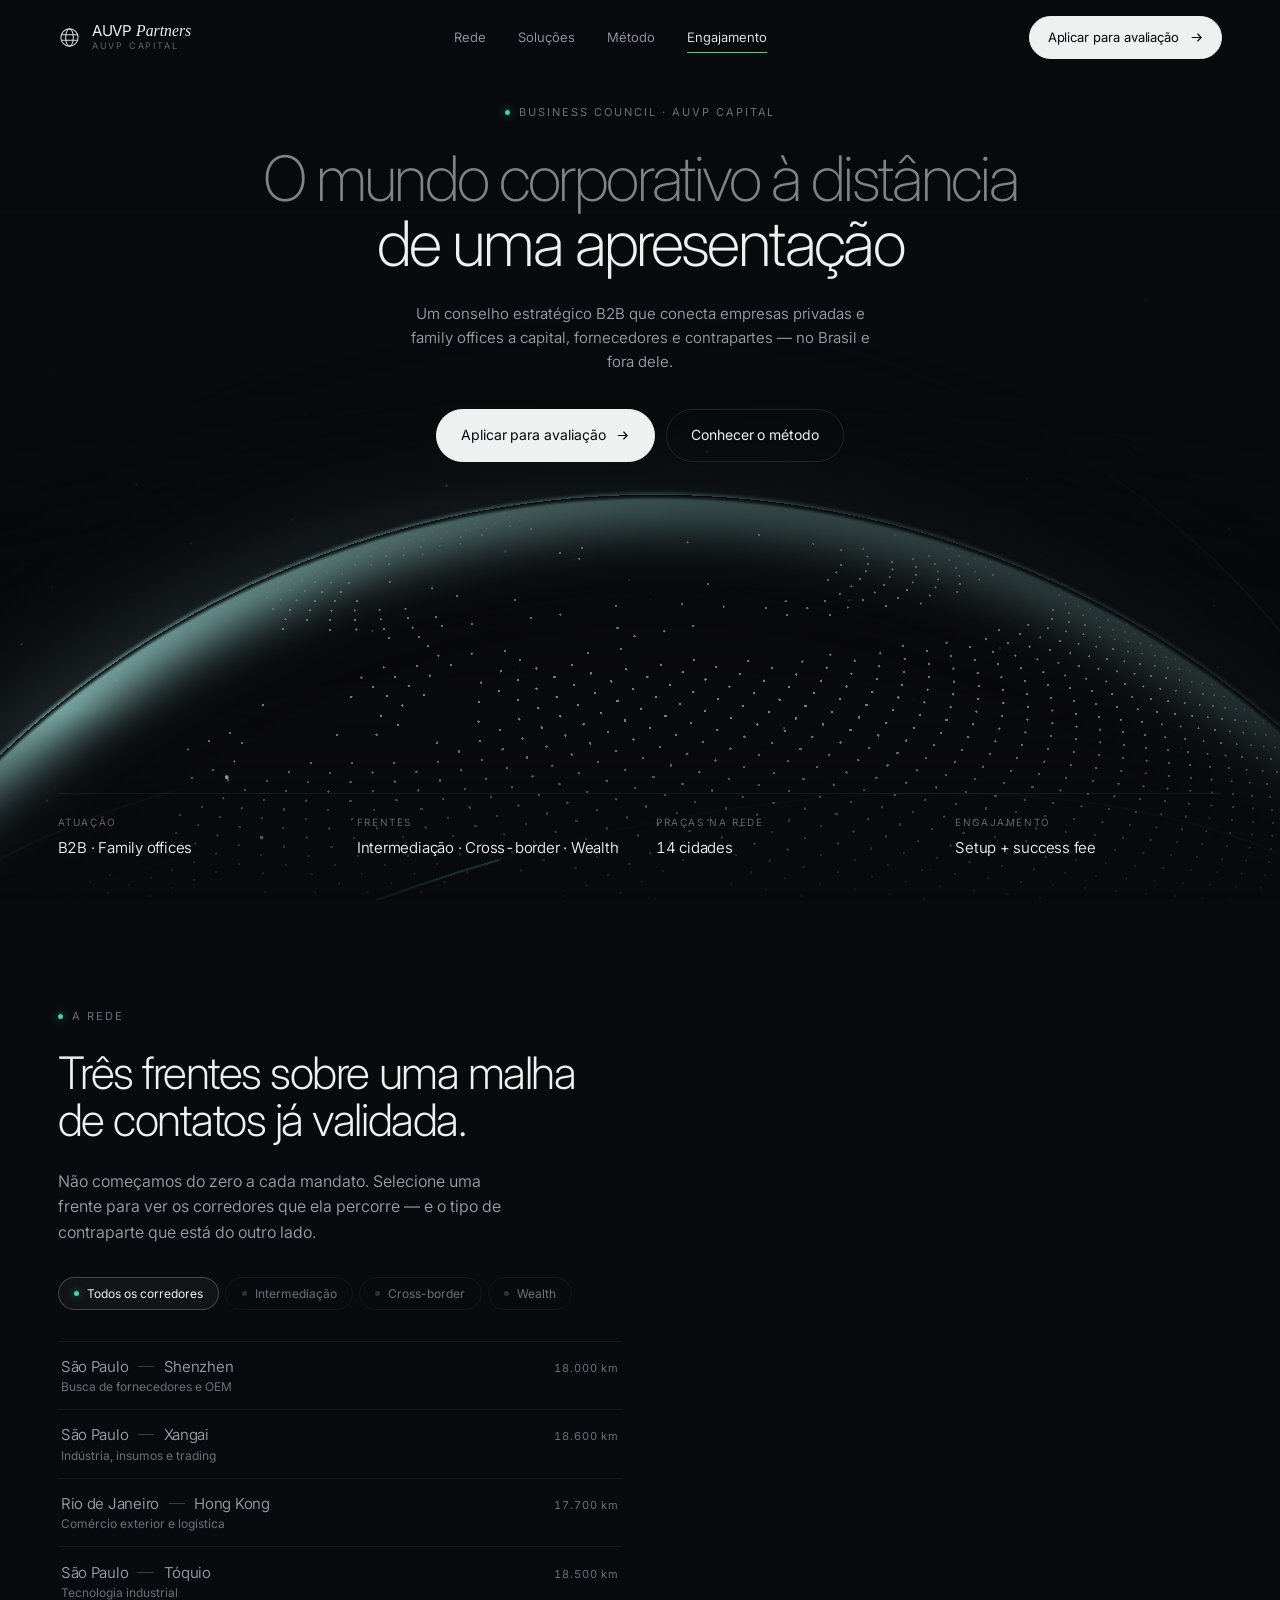
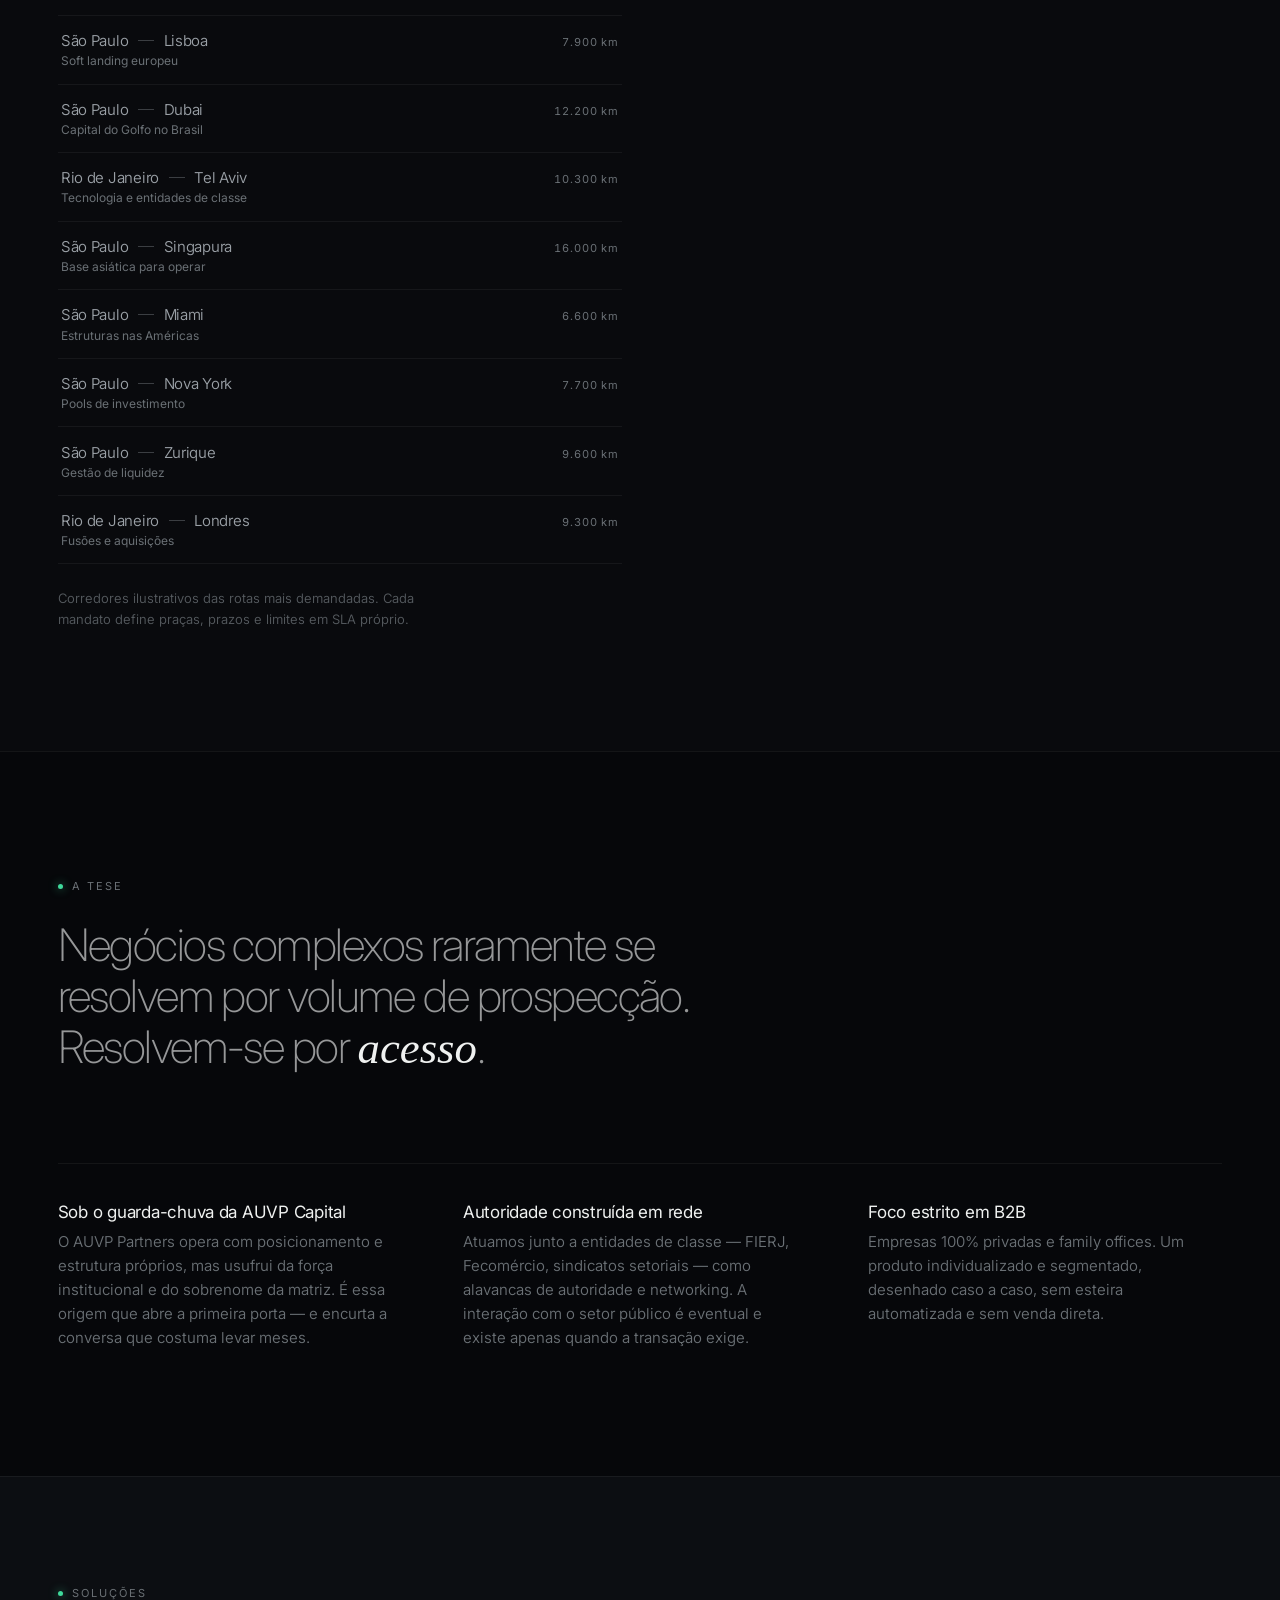
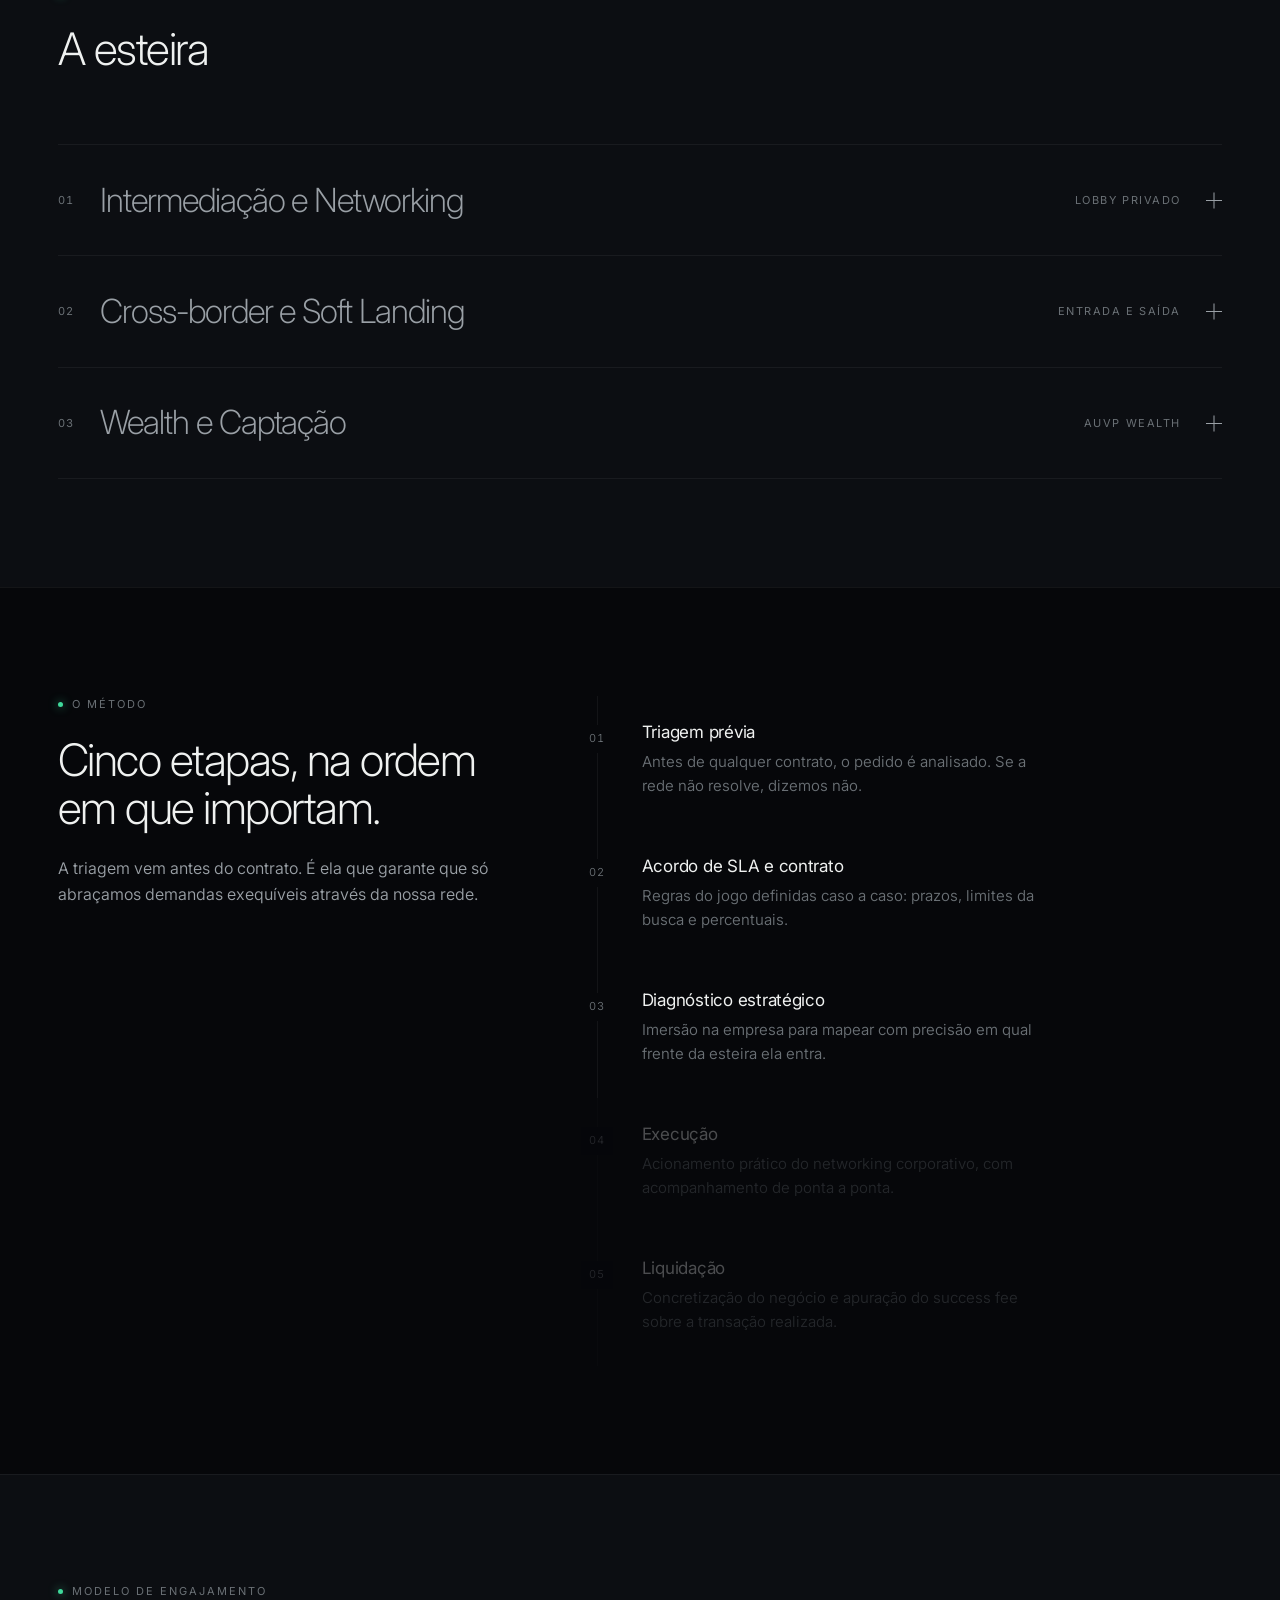
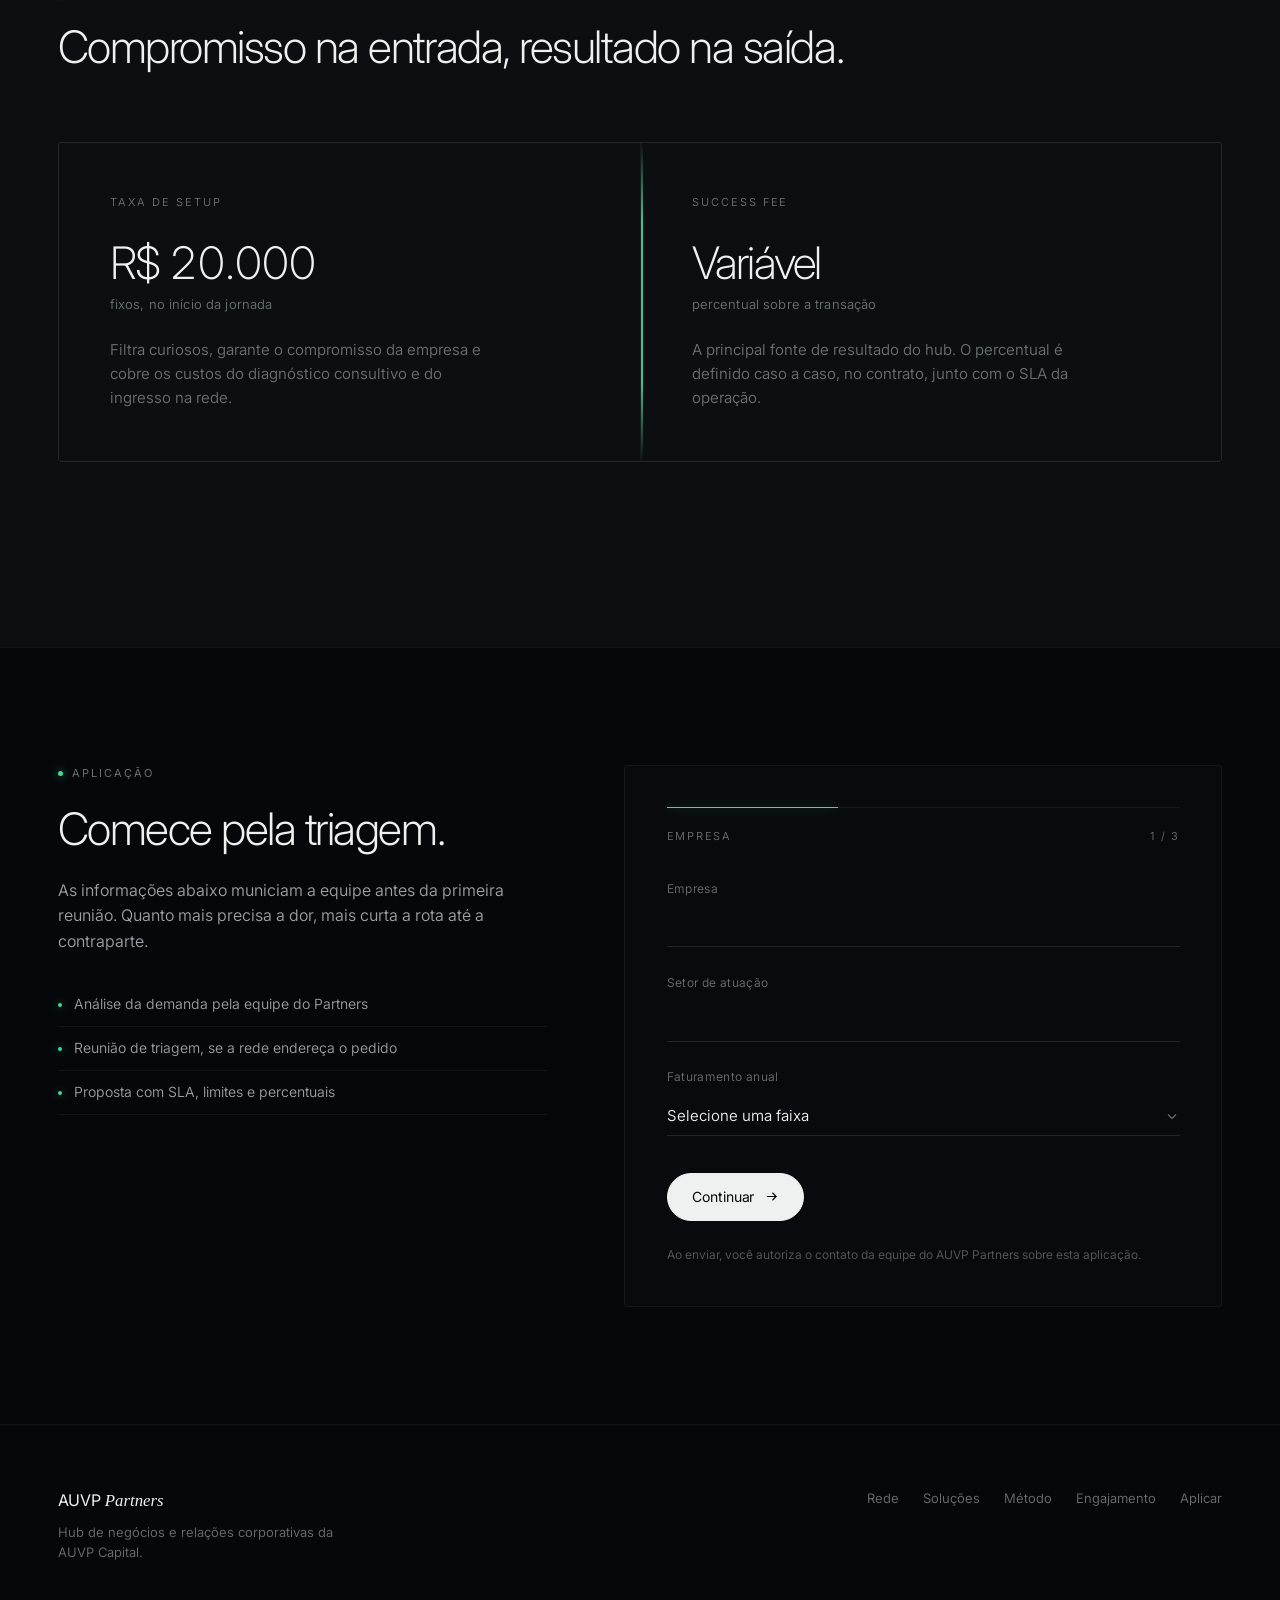
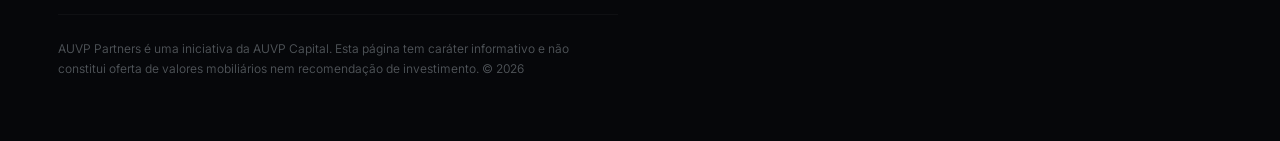
==== commit 10ee335b: "Preparar publicação no GitHub Pages - Workflow que publica a cada push na main (e sob demanda), mont" ====
--- a/index.html
+++ b/index.html
@@ -10,6 +10,12 @@
 <meta property="og:description" content="Conselho estratégico B2B que conecta empresas privadas e family offices a capital, fornecedores e contrapartes — no Brasil e fora dele.">
 <meta property="og:type" content="website">
 <meta property="og:locale" content="pt_BR">
+<!-- Troque por URLs absolutas assim que o domínio final estiver definido. -->
+<meta property="og:image" content="assets/og.png">
+<meta property="og:image:width" content="1200">
+<meta property="og:image:height" content="630">
+<meta property="og:image:alt" content="AUVP Partners — o mundo corporativo à distância de uma apresentação">
+<meta name="twitter:card" content="summary_large_image">
 <link rel="preload" href="assets/fonts/inter-latin.woff2" as="font" type="font/woff2" crossorigin>
 <link rel="stylesheet" href="assets/css/site.css">
 </head>
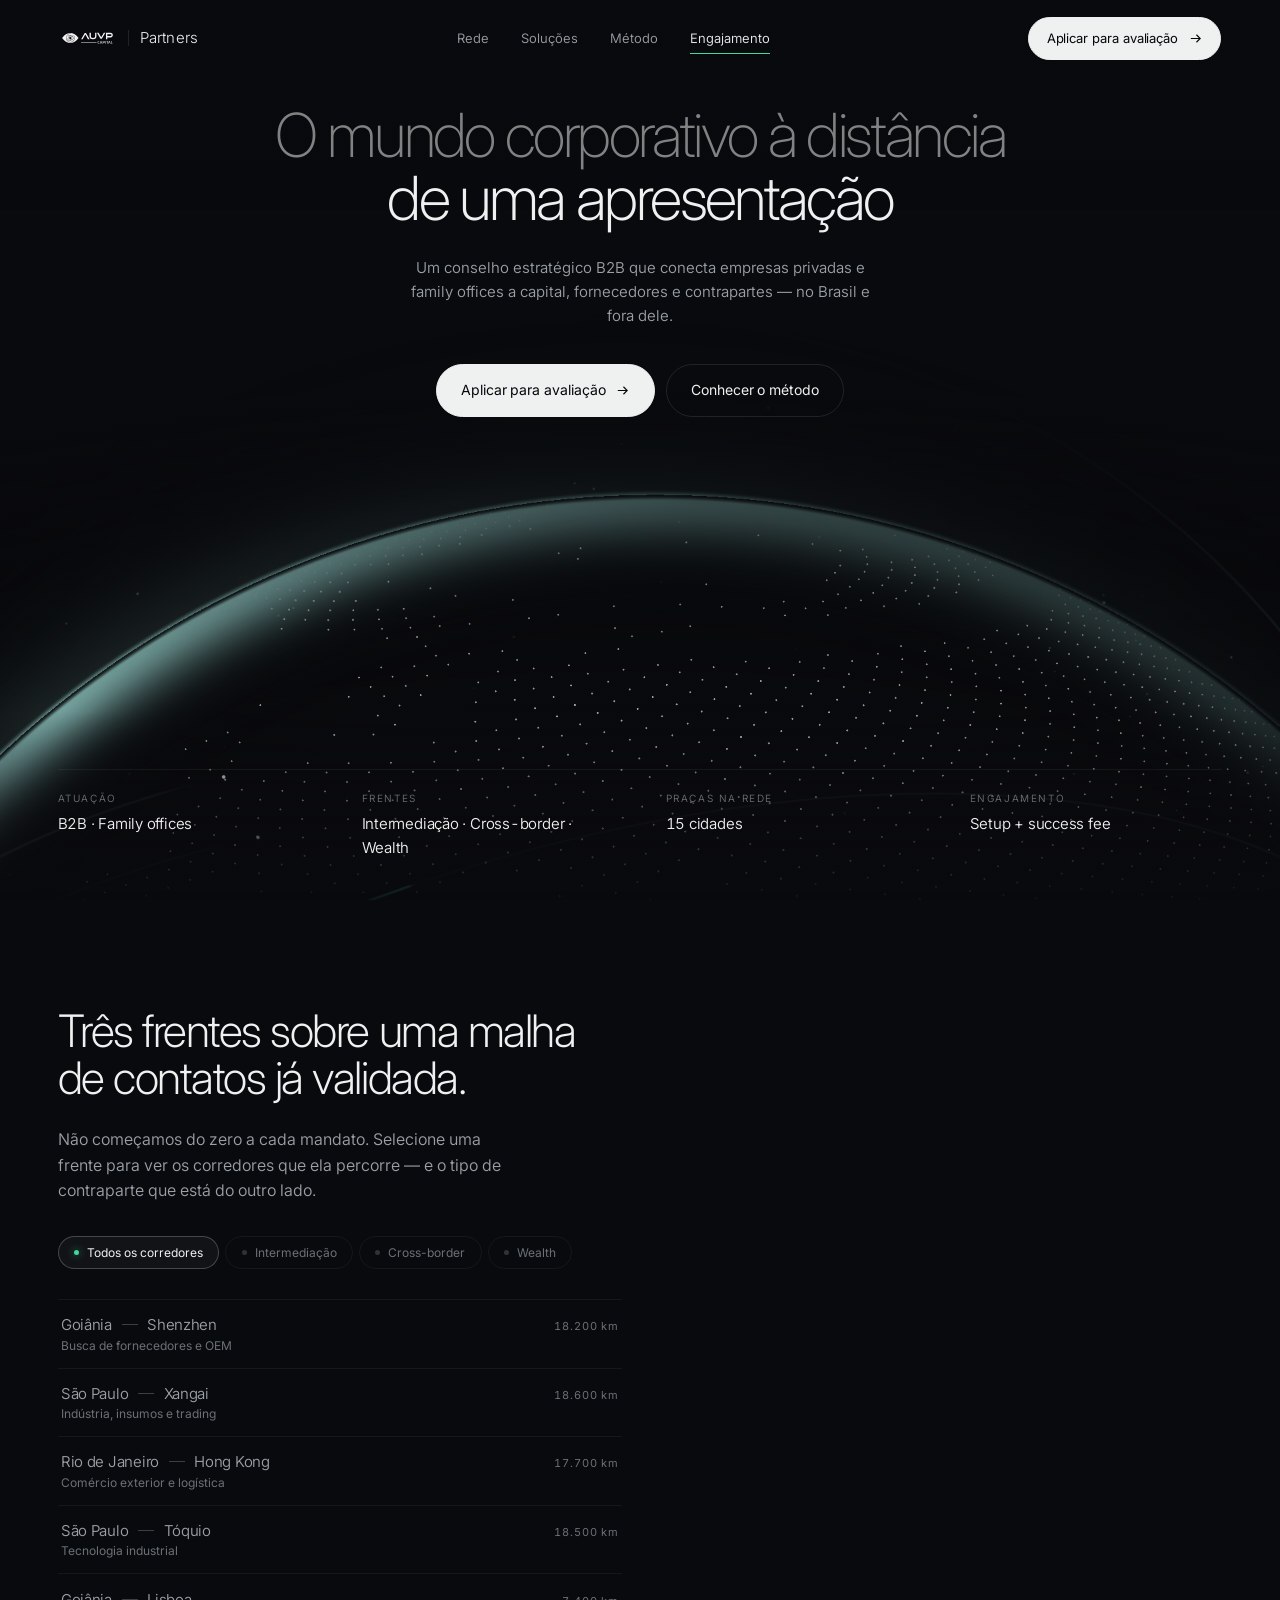
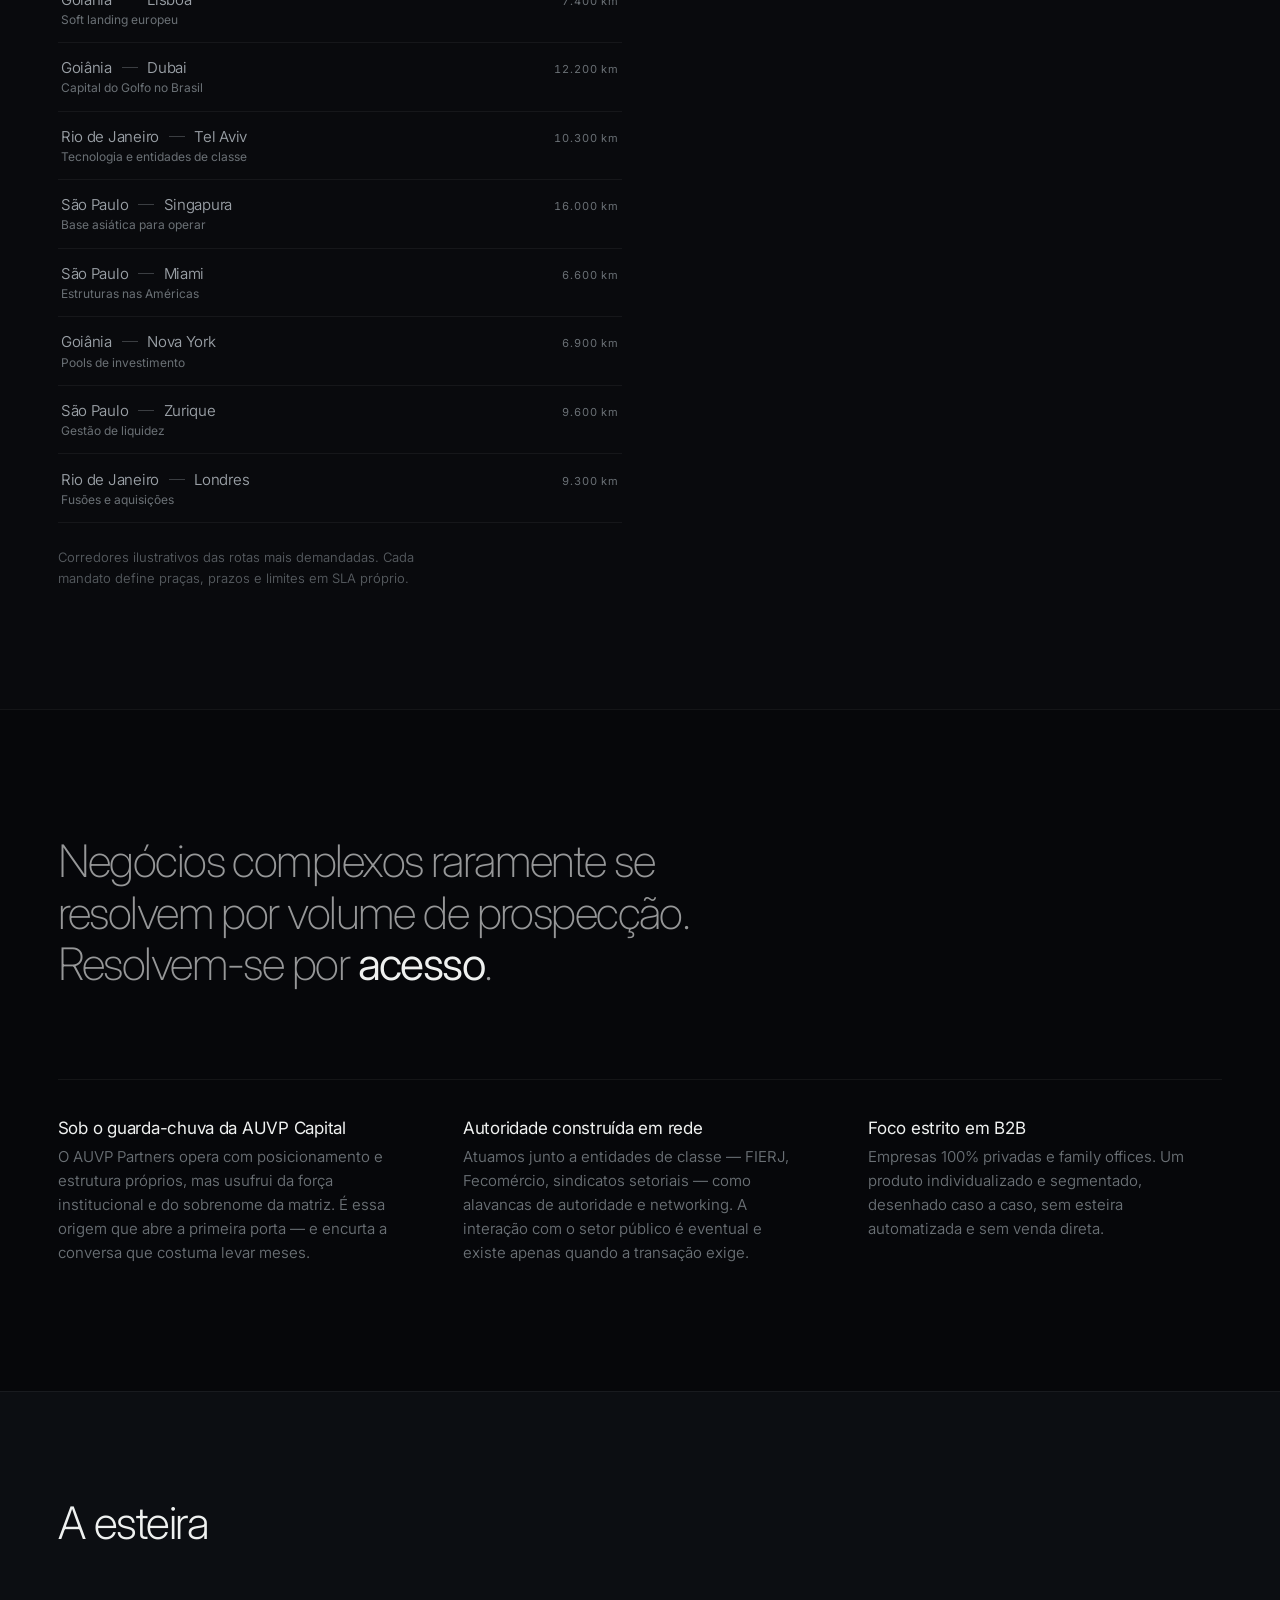
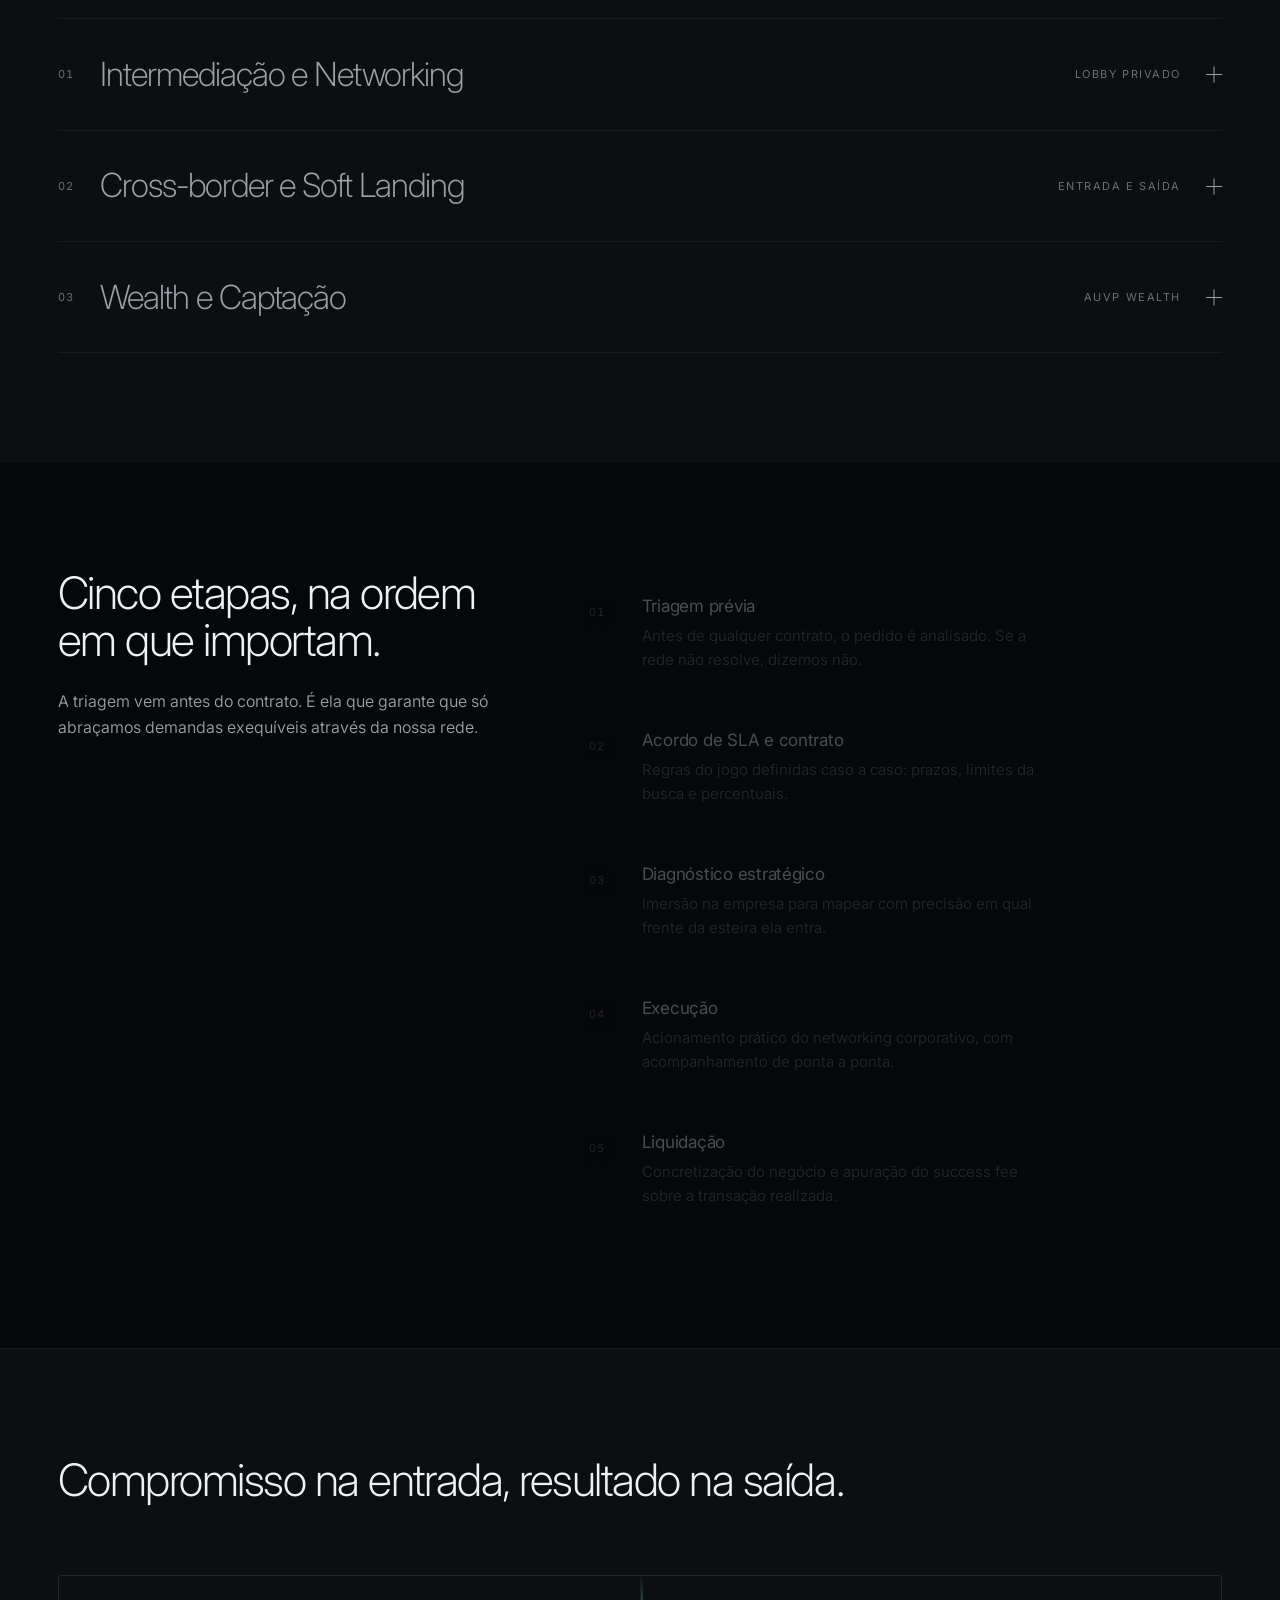
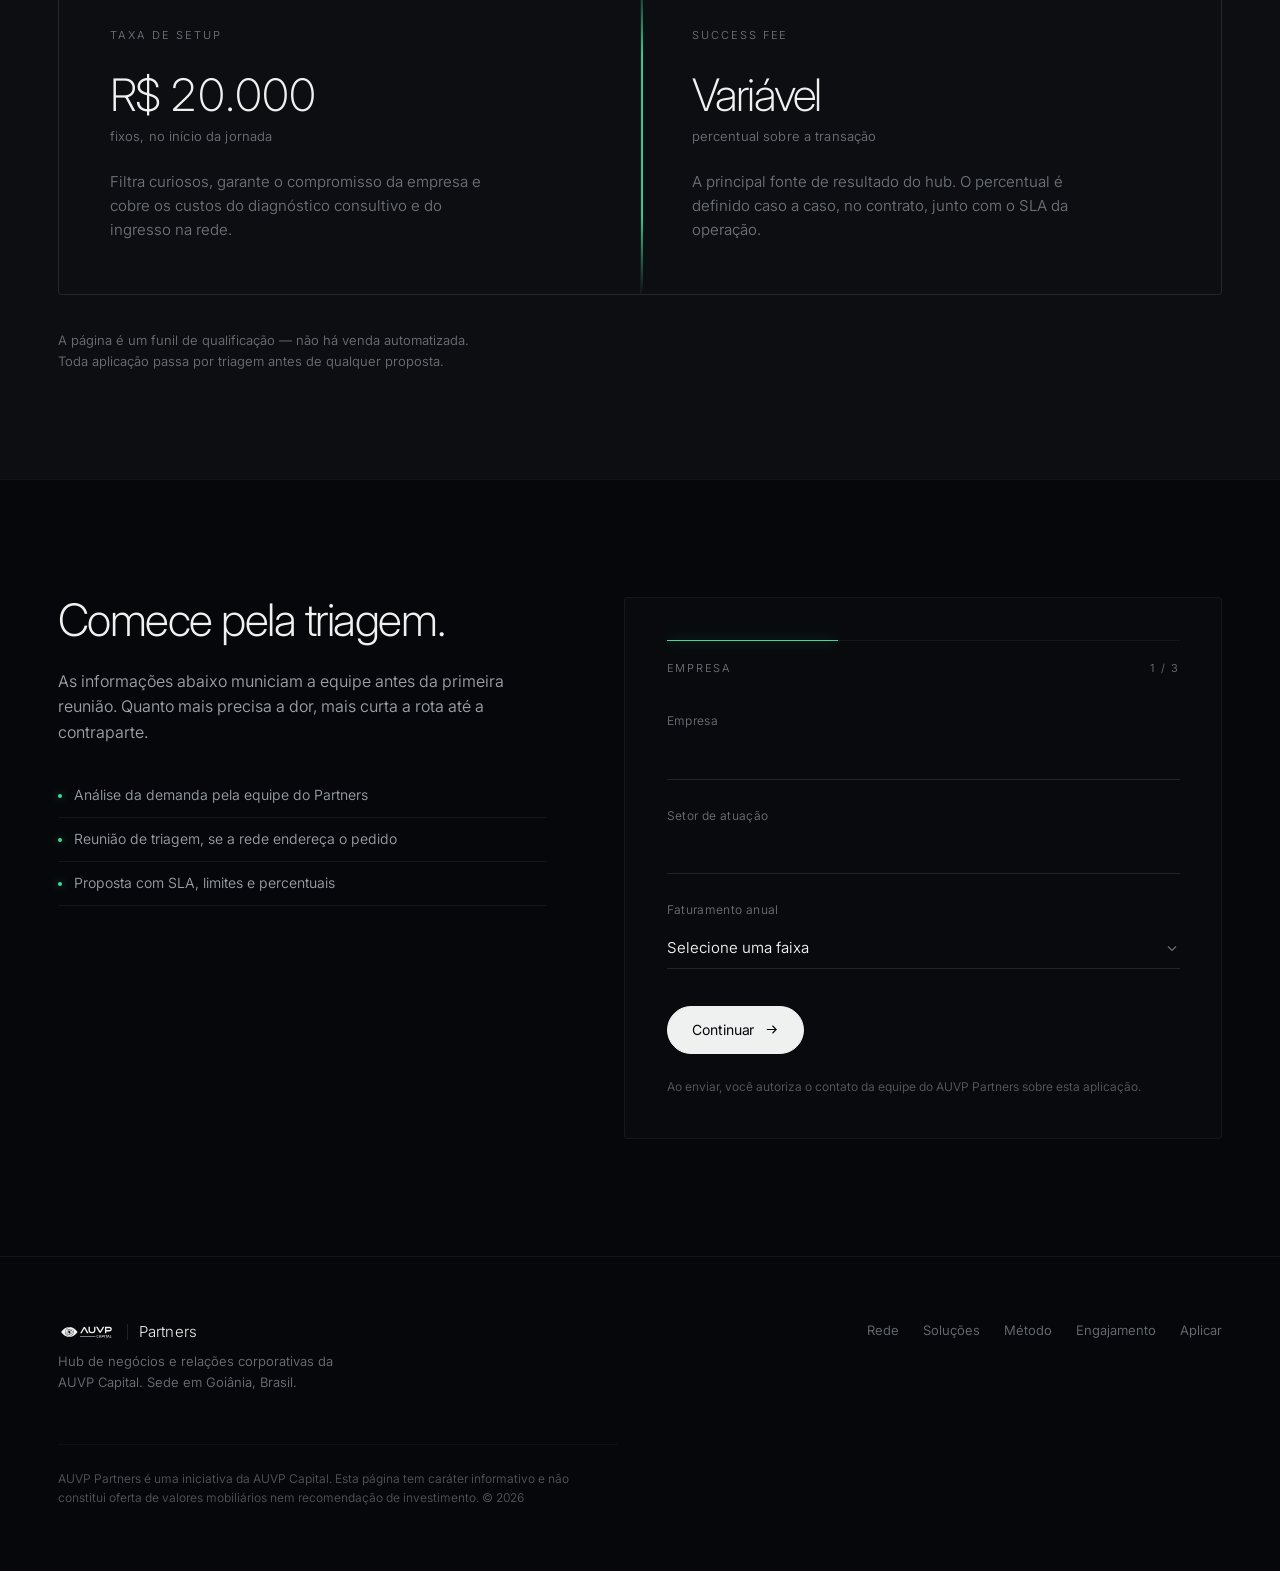
==== commit 8f63a4fb: "Marca oficial, hero mais largo, menu em pílula e globo suavizado - Assinatura passa a usar a logo da" ====
--- a/index.html
+++ b/index.html
@@ -25,17 +25,9 @@
 <header class="nav" data-nav>
   <div class="nav__inner">
     <a class="brand" href="#topo" aria-label="AUVP Partners — início">
-      <span class="brand__mark" aria-hidden="true">
-        <svg viewBox="0 0 24 24" fill="none" stroke="currentColor" stroke-width="1.1">
-          <circle cx="12" cy="12" r="9"></circle>
-          <ellipse cx="12" cy="12" rx="4" ry="9"></ellipse>
-          <path d="M3.2 9.2h17.6M3.2 14.8h17.6"></path>
-        </svg>
-      </span>
-      <span class="brand__text">
-        <span class="brand__name">AUVP <em>Partners</em></span>
-        <span class="brand__sub">AUVP Capital</span>
-      </span>
+      <img class="brand__logo" src="assets/brand/auvp-capital-horizontal.svg" alt="AUVP Capital" width="400" height="152">
+      <span class="brand__rule" aria-hidden="true"></span>
+      <span class="brand__name">Partners</span>
     </a>
 
     <nav class="nav__links" aria-label="Seções">
@@ -76,7 +68,6 @@
 
     <section class="hero" aria-labelledby="hero-title">
       <div class="wrap">
-        <p class="eyebrow eyebrow--center reveal"><span class="eyebrow__dot" aria-hidden="true"></span>Business Council · AUVP Capital</p>
         <h1 class="hero__title reveal" id="hero-title">
           O mundo corporativo à distância<strong>de uma apresentação</strong>
         </h1>
@@ -107,7 +98,6 @@
     <section class="network" id="rede" aria-labelledby="rede-title">
       <div class="wrap network__grid">
         <div class="network__intro">
-          <p class="eyebrow"><span class="eyebrow__dot" aria-hidden="true"></span>A rede</p>
           <h2 class="h2" id="rede-title">Três frentes sobre uma malha de contatos já validada.</h2>
           <p class="lede">
             Não começamos do zero a cada mandato. Selecione uma frente para ver os corredores
@@ -130,7 +120,6 @@
   <!-- ============ TESE ============ -->
   <section class="thesis" aria-labelledby="tese-title">
     <div class="wrap">
-      <p class="eyebrow reveal"><span class="eyebrow__dot" aria-hidden="true"></span>A tese</p>
       <h2 class="statement reveal" id="tese-title">
         Negócios complexos raramente se resolvem por volume de prospecção.
         Resolvem-se por <em>acesso</em>.
@@ -167,7 +156,6 @@
   <section class="solutions" id="solucoes" aria-labelledby="solucoes-title">
     <div class="wrap">
       <header class="section-head reveal">
-        <p class="eyebrow"><span class="eyebrow__dot" aria-hidden="true"></span>Soluções</p>
         <h2 class="h2" id="solucoes-title">A esteira</h2>
       </header>
 
@@ -254,7 +242,6 @@
   <section class="method" id="metodo" aria-labelledby="metodo-title">
     <div class="wrap method__grid">
       <div class="method__aside">
-        <p class="eyebrow"><span class="eyebrow__dot" aria-hidden="true"></span>O método</p>
         <h2 class="h2" id="metodo-title">Cinco etapas, na ordem em que importam.</h2>
         <p class="lede">
           A triagem vem antes do contrato. É ela que garante que só abraçamos demandas
@@ -301,7 +288,6 @@
   <section class="pricing" id="engajamento" aria-labelledby="engajamento-title">
     <div class="wrap">
       <header class="section-head reveal">
-        <p class="eyebrow"><span class="eyebrow__dot" aria-hidden="true"></span>Modelo de engajamento</p>
         <h2 class="h2" id="engajamento-title">Compromisso na entrada, resultado na saída.</h2>
       </header>
 
@@ -335,7 +321,6 @@
   <section class="apply" id="aplicacao" aria-labelledby="aplicacao-title">
     <div class="wrap apply__grid">
       <div class="apply__aside">
-        <p class="eyebrow"><span class="eyebrow__dot" aria-hidden="true"></span>Aplicação</p>
         <h2 class="h2" id="aplicacao-title">Comece pela triagem.</h2>
         <p class="lede">
           As informações abaixo municiam a equipe antes da primeira reunião.
@@ -450,8 +435,12 @@
 <footer class="foot">
   <div class="wrap foot__grid">
     <div>
-      <p class="brand__name foot__brand">AUVP <em>Partners</em></p>
-      <p class="foot__line">Hub de negócios e relações corporativas da AUVP Capital.</p>
+      <p class="brand foot__brand">
+        <img class="brand__logo" src="assets/brand/auvp-capital-horizontal.svg" alt="AUVP Capital" width="400" height="152">
+        <span class="brand__rule" aria-hidden="true"></span>
+        <span class="brand__name">Partners</span>
+      </p>
+      <p class="foot__line">Hub de negócios e relações corporativas da AUVP Capital. Sede em Goiânia, Brasil.</p>
     </div>
     <nav class="foot__nav" aria-label="Rodapé">
       <a href="#rede">Rede</a>
--- a/assets/css/site.css
+++ b/assets/css/site.css
@@ -10,10 +10,6 @@
 @font-face{font-family:'Inter';font-style:normal;font-weight:200 700;font-display:swap;
   src:url('../fonts/inter-latin-ext.woff2') format('woff2');
   unicode-range:U+0100-02BA,U+02BD-02C5,U+02C7-02CC,U+02CE-02D7,U+02DD-02FF,U+0304,U+0308,U+0329,U+1D00-1DBF,U+1E00-1E9F,U+1EF2-1EFF,U+2020,U+20A0-20AB,U+20AD-20C0,U+2113,U+2C60-2C7F,U+A720-A7FF;}
-@font-face{font-family:'Instrument Serif';font-style:italic;font-weight:400;font-display:swap;
-  src:url('../fonts/instrument-serif-italic-latin.woff2') format('woff2');
-  unicode-range:U+0000-00FF,U+0131,U+0152-0153,U+02BB-02BC,U+02C6,U+02DA,U+02DC,U+0304,U+0308,U+0329,U+2000-206F,U+20AC,U+2122,U+2191,U+2193,U+2212,U+2215,U+FEFF,U+FFFD;}
-
 :root{
   --void:#06070A;
   --ink:#090A0D;
@@ -27,7 +23,6 @@
   --accent-deep:#0E8F60;
 
   --sans:'Inter',system-ui,-apple-system,'Segoe UI',sans-serif;
-  --serif:'Instrument Serif','Iowan Old Style',Georgia,serif;
   --gap:clamp(20px,4.5vw,68px);
   --wrap:1320px;
   --ease:cubic-bezier(.22,.68,.24,1);
@@ -55,20 +50,17 @@
 .skip:focus{left:12px;top:12px}
 .wrap{width:100%;max-width:var(--wrap);margin-inline:auto;padding-inline:var(--gap)}
 
+/* Telas largas: a página respira até 1720px em vez de estagnar em 1320. */
+@media (min-width:1560px){:root{--wrap:1500px;--gap:80px}}
+@media (min-width:1800px){:root{--wrap:1680px;--gap:96px}}
+
 /* ---------- utilitários tipográficos ---------- */
 .h2{font-size:clamp(1.95rem,3.5vw,3.3rem);letter-spacing:-.033em}
 .h4{font-size:1.0625rem;font-weight:400;letter-spacing:-.015em;margin-bottom:.55rem;color:var(--text)}
 .lede{font-size:clamp(1rem,1.05vw,1.125rem);color:var(--dim);max-width:47ch;font-weight:350}
 .h2+.lede,.statement+.lede{margin-top:1.5rem}
 .dim{color:var(--faint)}
-em{font-family:var(--serif);font-style:italic;font-weight:400;letter-spacing:0}
-.eyebrow{
-  display:flex;align-items:center;gap:.6rem;margin:0 0 1.5rem;
-  font-size:.6875rem;letter-spacing:.18em;text-transform:uppercase;color:var(--faint);font-weight:400;
-}
-.eyebrow--center{justify-content:center}
-.eyebrow__dot{width:5px;height:5px;border-radius:50%;background:var(--accent);flex:none;
-  box-shadow:0 0 10px rgba(63,217,155,.75)}
+em{font-style:normal;font-weight:350;color:var(--text)}
 .note{font-size:.8125rem;color:var(--faint);max-width:46ch}
 .section-head{margin-bottom:clamp(2.4rem,5.5vw,4.5rem)}
 
@@ -90,22 +82,33 @@
 
 /* ---------- nav ---------- */
 .nav{
-  position:fixed;inset:0 0 auto;z-index:40;border-bottom:1px solid transparent;
-  transition:transform .55s var(--ease),background .55s var(--ease),border-color .55s var(--ease);
-}
-.nav__inner{max-width:var(--wrap);margin-inline:auto;padding:1rem var(--gap);display:flex;align-items:center;gap:1.5rem}
-.nav.is-stuck{background:rgba(6,7,10,.72);backdrop-filter:blur(16px) saturate(1.1);border-bottom-color:var(--line-soft)}
-.nav.is-hidden{transform:translateY(-104%)}
-
-.brand{display:flex;align-items:center;gap:.7rem;text-decoration:none;flex:none}
-.brand__mark{width:23px;height:23px;opacity:.9;color:var(--text)}
-.brand__mark svg{width:100%;height:100%}
-.brand__text{display:flex;flex-direction:column;line-height:1.2}
-.brand__name{font-size:.9375rem;font-weight:400;letter-spacing:-.01em}
-.brand__name em{font-size:1.05em}
-.brand__sub{font-size:.5625rem;letter-spacing:.2em;text-transform:uppercase;color:var(--faint)}
-
-.nav__links{display:flex;gap:2rem;margin-inline:auto}
+  position:fixed;inset:0 0 auto;z-index:40;padding-top:0;
+  transition:transform .55s var(--ease),padding-top .55s var(--ease);
+}
+.nav__inner{
+  max-width:var(--wrap);margin-inline:auto;padding:1rem var(--gap);
+  display:flex;align-items:center;gap:1.5rem;
+  border:1px solid transparent;border-radius:0;background:transparent;
+  transition:max-width .6s var(--ease),padding .6s var(--ease),background .5s var(--ease),
+             border-color .5s var(--ease),border-radius .5s var(--ease),box-shadow .5s var(--ease);
+}
+/* Fora da hero o menu se recolhe numa pílula flutuante. */
+.nav.is-pill{padding-top:14px}
+.nav.is-pill .nav__inner{
+  max-width:min(94vw,920px);padding:.5rem .5rem .5rem 1.15rem;
+  background:rgba(9,10,14,.72);backdrop-filter:blur(18px) saturate(1.1);
+  border-color:var(--line-soft);border-radius:999px;
+  box-shadow:0 12px 40px -18px rgba(0,0,0,.9);
+}
+.nav.is-hidden{transform:translateY(-160%)}
+
+.brand{display:flex;align-items:center;gap:.7rem;text-decoration:none;flex:none;margin:0}
+.brand__logo{height:22px;width:auto;opacity:.95}
+.brand__rule{width:1px;height:16px;background:var(--line);flex:none}
+.brand__name{font-size:.9375rem;font-weight:300;letter-spacing:.01em;color:var(--text);white-space:nowrap}
+
+.nav__links{display:flex;gap:2rem;margin-inline:auto;transition:gap .6s var(--ease)}
+.nav.is-pill .nav__links{gap:1.5rem}
 .nav__links a{font-size:.8125rem;text-decoration:none;color:var(--dim);position:relative;padding-block:.3rem;transition:color .35s var(--ease)}
 .nav__links a::after{content:'';position:absolute;left:0;right:0;bottom:0;height:1px;background:var(--accent);transform:scaleX(0);transform-origin:left;transition:transform .5s var(--ease)}
 .nav__links a:hover{color:var(--text)}
@@ -158,12 +161,12 @@
 
 .hero,.network{position:relative;z-index:1;pointer-events:none}
 .hero a,.hero button,.network a,.network button,
-.hero__title,.hero__lede,.hero .eyebrow,.facts,.network__intro>*{pointer-events:auto}
+.hero__title,.hero__lede,.facts,.network__intro>*{pointer-events:auto}
 
 .hero{margin-top:-100svh;min-height:100svh;display:flex;flex-direction:column;justify-content:center;padding-block:6.5rem 1.5rem;text-align:center}
 .hero__title{
-  font-size:clamp(2.15rem,4.9vw,4.35rem);letter-spacing:-.042em;line-height:1.04;font-weight:200;
-  max-width:26ch;margin:0 auto 1.6rem;color:rgba(239,241,240,.52);
+  font-size:clamp(2.15rem,4.75vw,5.5rem);letter-spacing:-.043em;line-height:1.03;font-weight:200;
+  max-width:27ch;margin:0 auto 1.7rem;color:rgba(239,241,240,.52);
 }
 .hero__title strong{display:block;font-weight:250;color:var(--text)}
 .hero__lede{max-width:52ch;margin:0 auto 2.2rem;color:var(--dim);font-size:clamp(.9375rem,1.15vw,1.125rem)}
@@ -172,7 +175,7 @@
 .hero__facts{margin-top:auto}
 .facts{
   padding-top:1.2rem;border-top:1px solid var(--line-soft);
-  display:grid;grid-template-columns:repeat(4,minmax(0,1fr));gap:1rem 2rem;text-align:left;
+  display:grid;grid-template-columns:repeat(4,minmax(0,1fr));gap:1rem clamp(2rem,4vw,4.5rem);text-align:left;
 }
 .fact dt{font-size:.625rem;letter-spacing:.16em;text-transform:uppercase;color:var(--faint);margin-bottom:.4rem}
 .fact dd{margin:0;font-size:.9375rem;font-weight:350;letter-spacing:-.015em;font-variant-numeric:tabular-nums}
@@ -362,7 +365,7 @@
 @media (max-width:820px){
   .nav__links{display:none}
   .nav__toggle{display:block;margin-left:auto}
-  .nav__sheet{display:flex}
+  .nav__sheet{display:flex;margin:10px var(--gap) 0;border-radius:20px;border:1px solid var(--line-soft);padding-inline:1.2rem}
   .nav .btn--sm{display:none}
   .nav[data-open]{background:rgba(6,7,10,.96)}
   .hero{padding-block:6.5rem 1.4rem}
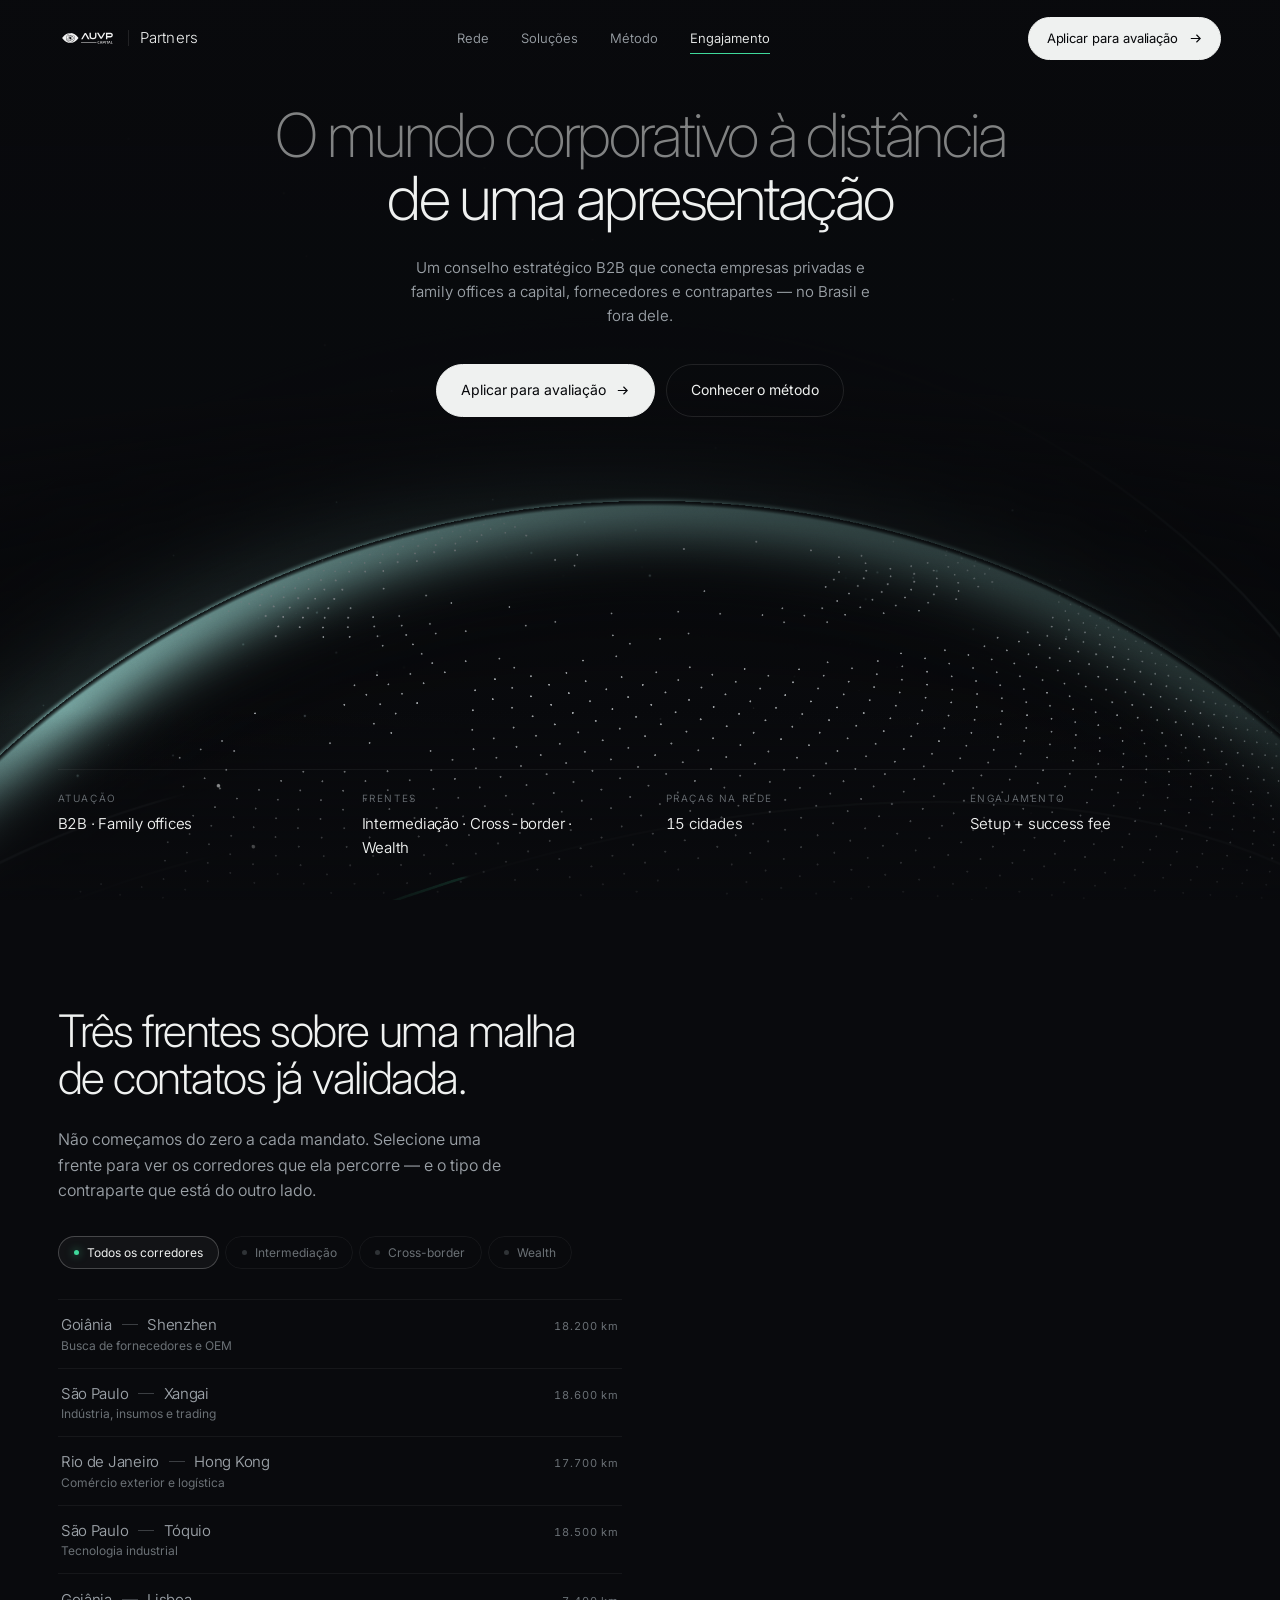
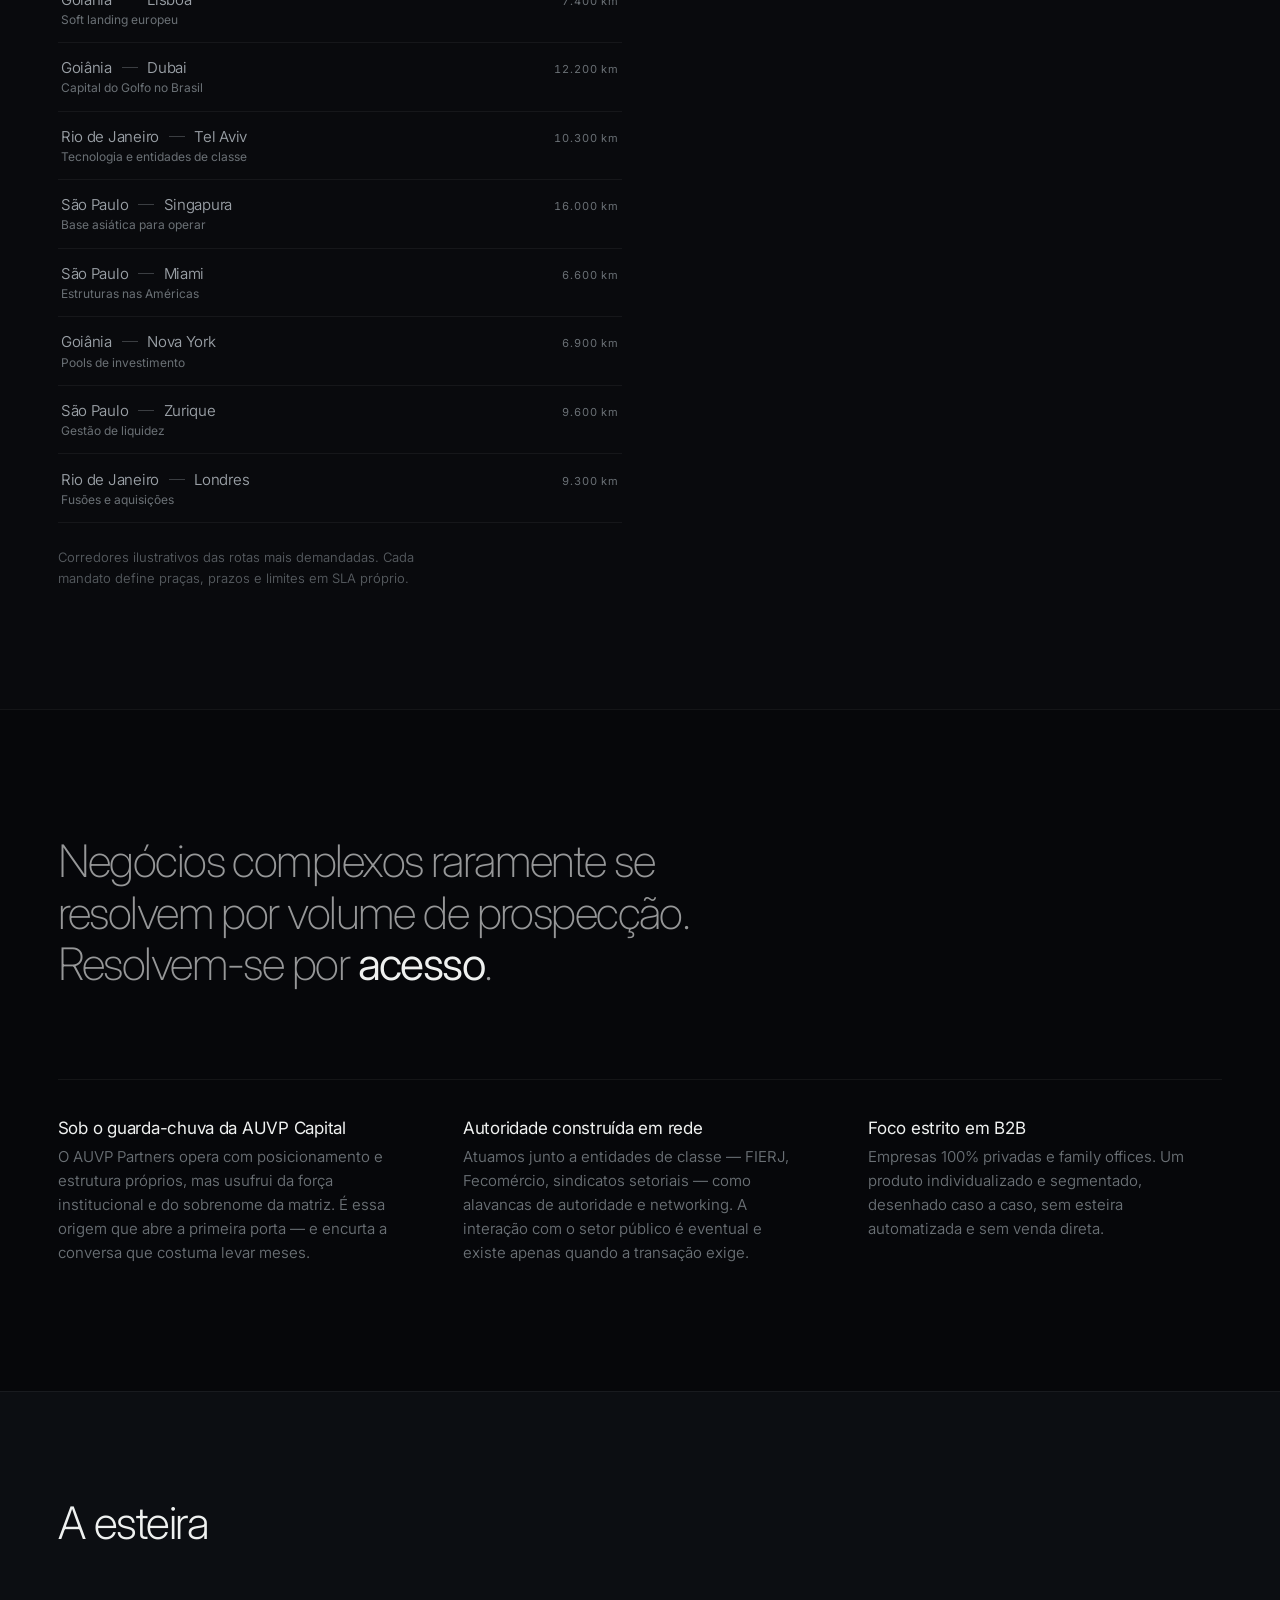
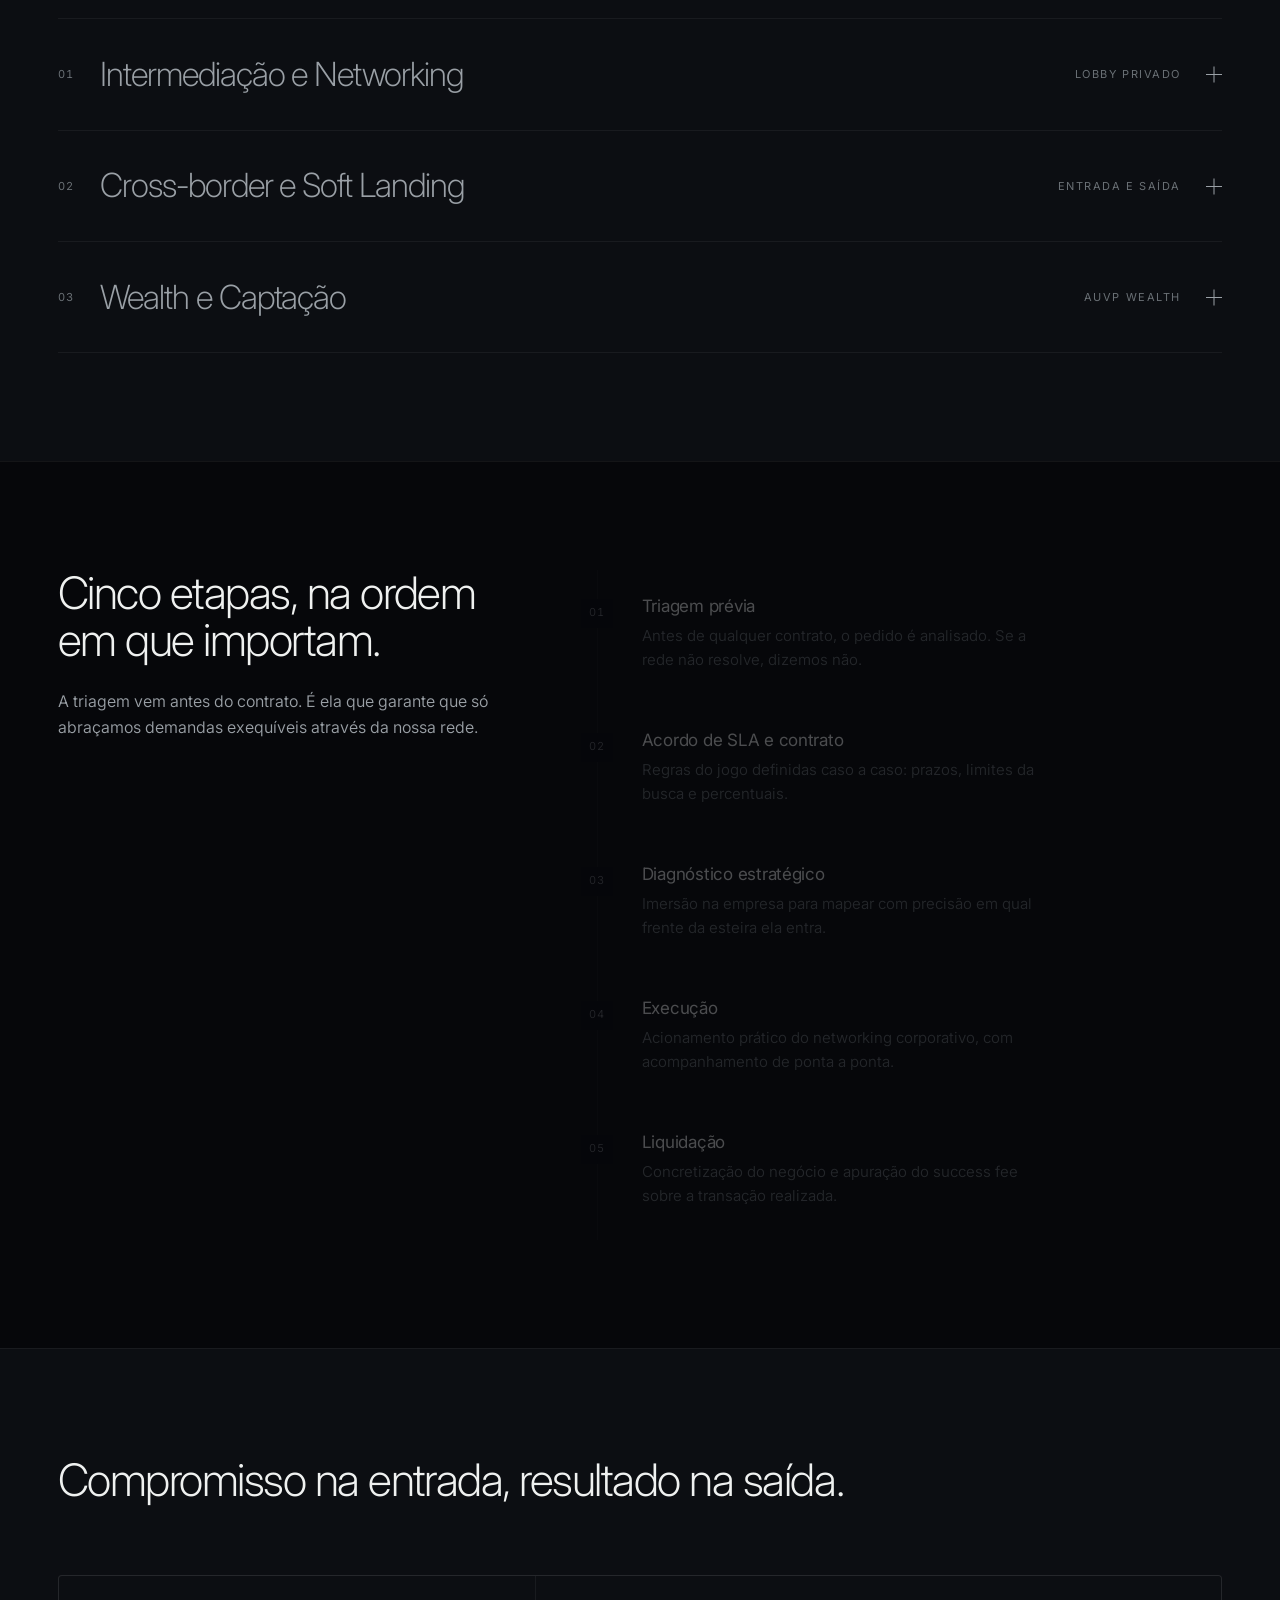
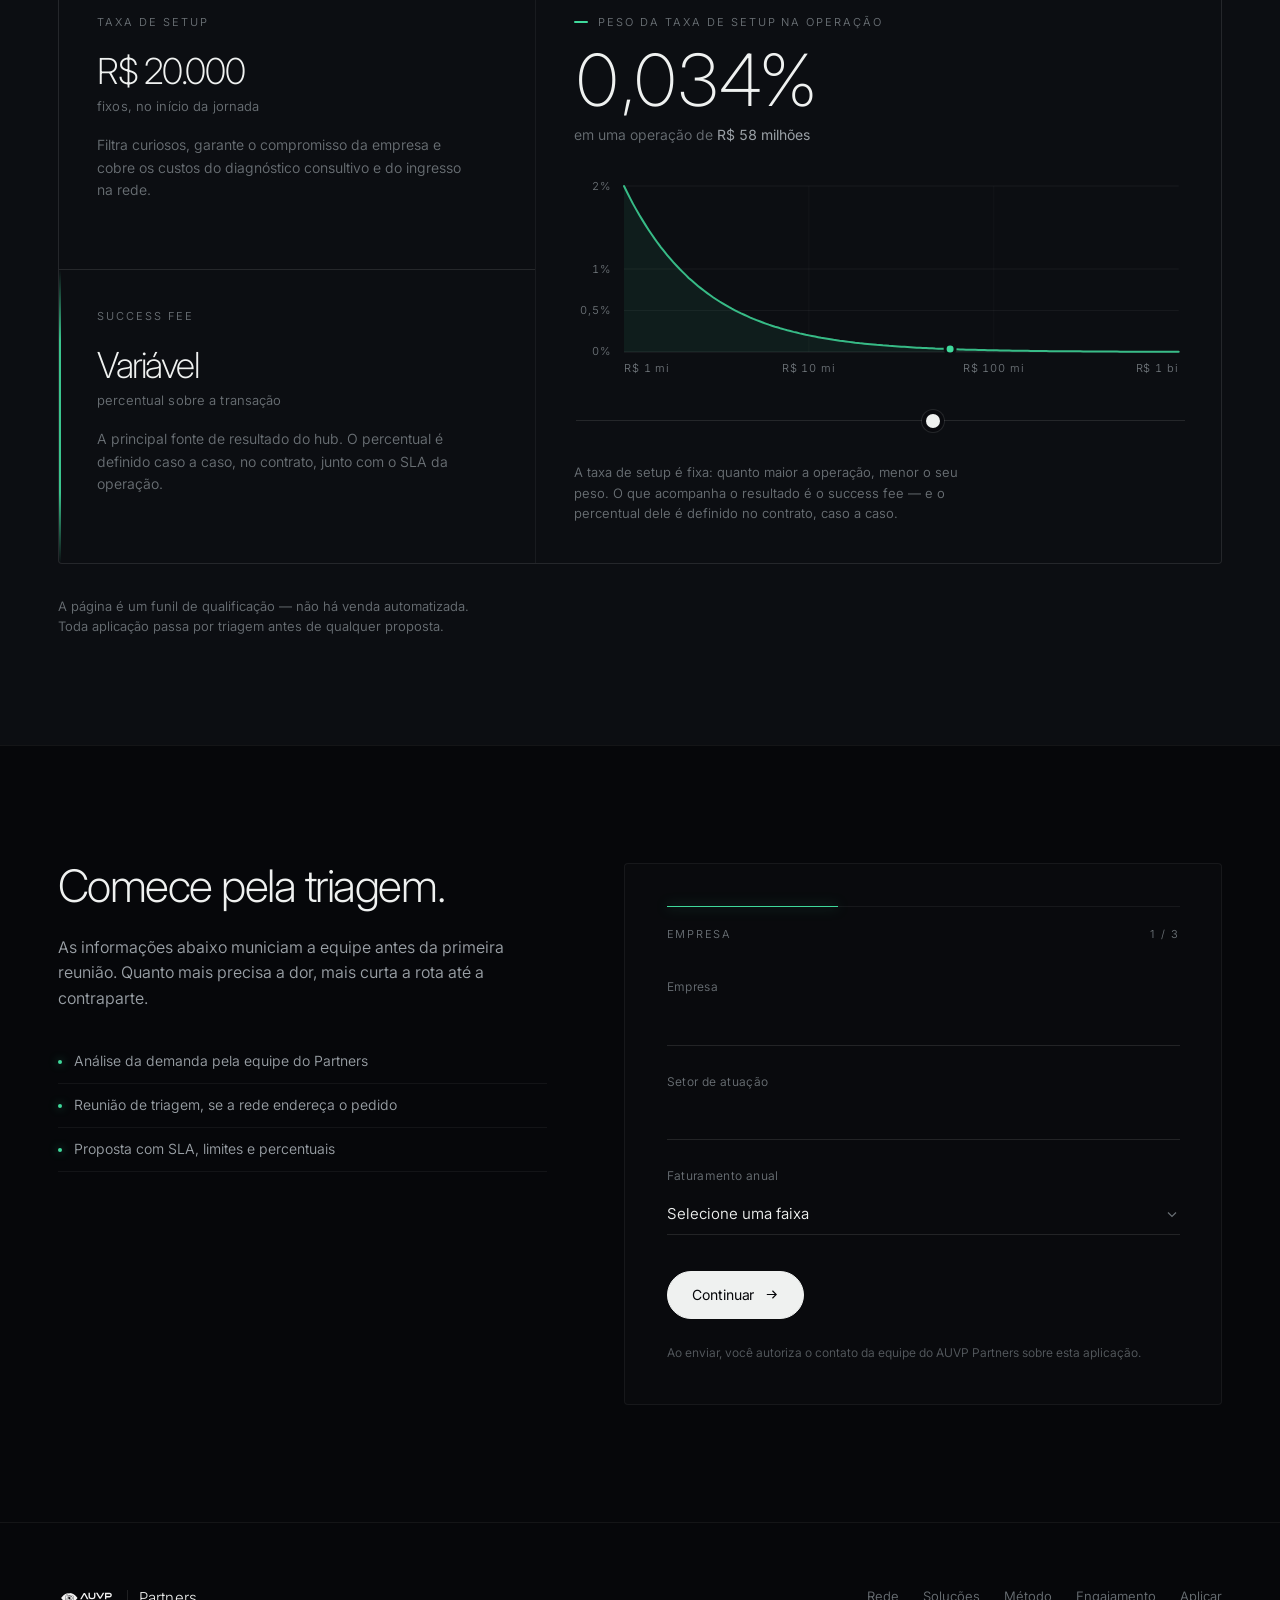
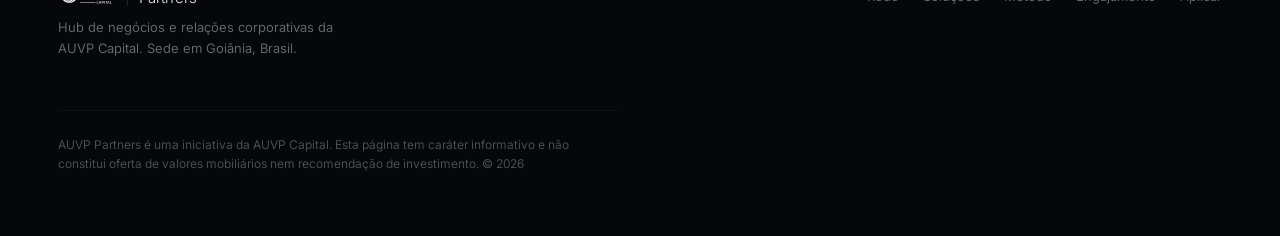
==== commit a398d3ed: "Trocar os painéis de engajamento por um medidor interativo A seção deixa de ser dois blocos estático" ====
--- a/index.html
+++ b/index.html
@@ -291,23 +291,59 @@
         <h2 class="h2" id="engajamento-title">Compromisso na entrada, resultado na saída.</h2>
       </header>
 
-      <div class="plans">
-        <article class="plan reveal">
-          <p class="plan__label">Taxa de setup</p>
-          <p class="plan__value">R$ 20.000<span>fixos, no início da jornada</span></p>
-          <p>
-            Filtra curiosos, garante o compromisso da empresa e cobre os custos do
-            diagnóstico consultivo e do ingresso na rede.
-          </p>
-        </article>
-        <article class="plan plan--accent reveal">
-          <p class="plan__label">Success fee</p>
-          <p class="plan__value">Variável<span>percentual sobre a transação</span></p>
-          <p>
-            A principal fonte de resultado do hub. O percentual é definido caso a caso,
-            no contrato, junto com o SLA da operação.
-          </p>
-        </article>
+      <div class="engage">
+        <div class="engage__panels">
+          <article class="plan reveal">
+            <p class="plan__label">Taxa de setup</p>
+            <p class="plan__value">R$ 20.000<span>fixos, no início da jornada</span></p>
+            <p>
+              Filtra curiosos, garante o compromisso da empresa e cobre os custos do
+              diagnóstico consultivo e do ingresso na rede.
+            </p>
+          </article>
+          <article class="plan plan--accent reveal">
+            <p class="plan__label">Success fee</p>
+            <p class="plan__value">Variável<span>percentual sobre a transação</span></p>
+            <p>
+              A principal fonte de resultado do hub. O percentual é definido caso a caso,
+              no contrato, junto com o SLA da operação.
+            </p>
+          </article>
+        </div>
+
+        <figure class="gauge reveal" data-gauge>
+          <figcaption class="gauge__head">
+            <p class="gauge__label">Peso da taxa de setup na operação</p>
+            <p class="gauge__hero"><span data-gauge-weight>0,04</span>%</p>
+            <p class="gauge__sub">em uma operação de <b data-gauge-amount>R$ 50 milhões</b></p>
+          </figcaption>
+
+          <div class="gauge__plot">
+            <svg viewBox="0 0 720 210" role="img" aria-labelledby="gauge-titulo">
+              <title id="gauge-titulo">
+                Peso da taxa de setup, de 2% em uma operação de R$ 1 milhão a 0,002% em R$ 1 bilhão.
+              </title>
+              <g class="gauge__grid" data-gauge-grid></g>
+              <path class="gauge__area" data-gauge-area></path>
+              <path class="gauge__curve" data-gauge-curve></path>
+              <line class="gauge__guide" data-gauge-guide></line>
+              <circle class="gauge__marker" data-gauge-marker r="5"></circle>
+              <g class="gauge__ticks" data-gauge-ticks></g>
+            </svg>
+          </div>
+
+          <label class="gauge__control">
+            <span class="sr-only">Tamanho da operação</span>
+            <input type="range" min="0" max="1000" value="588" step="1" data-gauge-range
+                   aria-describedby="gauge-nota">
+          </label>
+
+          <p class="gauge__note" id="gauge-nota">
+            A taxa de setup é fixa: quanto maior a operação, menor o seu peso. O que
+            acompanha o resultado é o success fee — e o percentual dele é definido no
+            contrato, caso a caso.
+          </p>
+        </figure>
       </div>
 
       <p class="pricing__note reveal">
--- a/assets/css/site.css
+++ b/assets/css/site.css
@@ -279,15 +279,68 @@
    ENGAJAMENTO
    ========================================================================= */
 .pricing{background:var(--panel);padding-block:clamp(5rem,12vh,9rem);border-top:1px solid var(--line-soft)}
-.plans{display:grid;grid-template-columns:repeat(2,minmax(0,1fr));gap:1px;background:var(--line-soft);border:1px solid var(--line-soft);border-radius:4px;overflow:hidden}
-.plan{background:var(--panel);padding:clamp(1.8rem,4vw,3.2rem);position:relative}
-.plan__label{font-size:.6875rem;letter-spacing:.18em;text-transform:uppercase;color:var(--faint);margin-bottom:1.8rem}
-.plan__value{font-size:clamp(1.9rem,3.5vw,3rem);letter-spacing:-.04em;line-height:1;margin-bottom:1.7rem;display:flex;flex-direction:column;gap:.75rem;font-weight:250;font-variant-numeric:tabular-nums}
-.plan__value span{font-size:.8125rem;letter-spacing:.01em;color:var(--faint);font-variant-numeric:normal;font-weight:350}
-.plan p:last-child{margin:0;color:var(--faint);font-size:.9375rem;max-width:42ch}
+.engage{display:grid;grid-template-columns:minmax(0,.82fr) minmax(0,1.18fr);gap:1px;
+  background:var(--line-soft);border:1px solid var(--line-soft);border-radius:4px;overflow:hidden}
+.engage__panels{display:grid;gap:1px;background:var(--line-soft)}
+.plan{background:var(--panel);padding:clamp(1.6rem,3vw,2.4rem);position:relative}
+.plan__label{font-size:.6875rem;letter-spacing:.18em;text-transform:uppercase;color:var(--faint);margin-bottom:1.4rem}
+.plan__value{font-size:clamp(1.7rem,2.8vw,2.4rem);letter-spacing:-.04em;line-height:1;margin-bottom:1.3rem;
+  display:flex;flex-direction:column;gap:.65rem;font-weight:250}
+.plan__value span{font-size:.8125rem;letter-spacing:.01em;color:var(--faint);font-weight:350}
+.plan p:last-child{margin:0;color:var(--faint);font-size:.875rem;max-width:42ch}
 .plan--accent::before{content:'';position:absolute;left:0;top:0;bottom:0;width:2px;
   background:linear-gradient(180deg,transparent,var(--accent) 24%,var(--accent) 76%,transparent);opacity:.9}
-.pricing__note{margin:2.2rem 0 0;font-size:.8125rem;color:var(--faint);max-width:54ch}
+
+/* ---------- medidor: peso da taxa de setup ---------- */
+.gauge{background:var(--panel);margin:0;padding:clamp(1.6rem,3vw,2.6rem);display:flex;flex-direction:column}
+.gauge__head{margin-bottom:1.6rem}
+.gauge__label{font-size:.6875rem;letter-spacing:.18em;text-transform:uppercase;color:var(--faint);
+  margin-bottom:1.1rem;display:flex;align-items:flex-start;gap:.6rem;line-height:1.5}
+.gauge__label::before{content:'';width:14px;height:2px;border-radius:2px;background:var(--accent);flex:none;margin-top:.62em}
+.gauge__hero{
+  /* Figura-herói: tabular porque o número muda ao vivo e a largura não pode dançar. */
+  font-size:clamp(3rem,6vw,4.5rem);font-weight:200;letter-spacing:-.05em;line-height:.9;margin:0 0 .7rem;
+  color:var(--text);font-variant-numeric:tabular-nums;
+}
+.gauge__sub{font-size:.875rem;color:var(--faint);margin:0}
+.gauge__sub b{font-weight:400;color:var(--dim);font-variant-numeric:tabular-nums}
+
+.gauge__plot{margin-top:auto;cursor:ew-resize;touch-action:pan-y}
+.gauge__plot svg{width:100%;height:clamp(160px,17vw,210px);display:block}
+.gauge__grid line{stroke:var(--line-soft);stroke-width:1}
+.gauge__grid line.is-axis{stroke:var(--line)}
+.gauge__grid line.is-soft{stroke:rgba(255,255,255,.035)}
+.gauge__area{fill:rgba(63,217,155,.07)}
+.gauge__curve{fill:none;stroke:var(--accent);stroke-width:2;stroke-linecap:round;opacity:.85}
+.gauge__guide{stroke:var(--accent);stroke-width:1;stroke-dasharray:2 4;opacity:.5}
+.gauge__marker{fill:var(--accent);stroke:var(--panel);stroke-width:3}
+.gauge__tick{fill:var(--faint);font-size:11px;letter-spacing:.08em;font-family:var(--sans);font-variant-numeric:tabular-nums}
+
+.gauge__control{display:block;margin-top:1.6rem}
+.gauge__control input{
+  -webkit-appearance:none;appearance:none;width:100%;height:22px;background:transparent;cursor:ew-resize;
+}
+.gauge__control input::-webkit-slider-runnable-track{height:1px;background:var(--line)}
+.gauge__control input::-moz-range-track{height:1px;background:var(--line)}
+.gauge__control input::-webkit-slider-thumb{
+  -webkit-appearance:none;appearance:none;width:14px;height:14px;border-radius:50%;
+  background:var(--text);border:0;margin-top:-6.5px;
+  box-shadow:0 0 0 4px rgba(9,10,14,1),0 0 0 5px var(--line);
+  transition:background .3s var(--ease),box-shadow .3s var(--ease);
+}
+.gauge__control input::-moz-range-thumb{
+  width:14px;height:14px;border-radius:50%;background:var(--text);border:0;
+  box-shadow:0 0 0 4px rgba(9,10,14,1),0 0 0 5px var(--line);
+}
+.gauge__control input:hover::-webkit-slider-thumb,
+.gauge__control input:focus-visible::-webkit-slider-thumb{background:var(--accent)}
+.gauge__control input:hover::-moz-range-thumb{background:var(--accent)}
+.gauge__control input:focus-visible{outline:none}
+.gauge__control input:focus-visible::-webkit-slider-thumb{box-shadow:0 0 0 4px rgba(9,10,14,1),0 0 0 5px var(--accent)}
+
+.gauge__note{font-size:.8125rem;color:var(--faint);margin:1.4rem 0 0;max-width:52ch}
+
+.pricing__note{margin:2rem 0 0;font-size:.8125rem;color:var(--faint);max-width:54ch}
 
 /* =========================================================================
    APLICAÇÃO
@@ -361,6 +414,8 @@
   .method__grid,.apply__grid{grid-template-columns:minmax(0,1fr)}
   .method__aside,.apply__aside{position:static}
   .acc__body{grid-template-columns:minmax(0,1fr);gap:1.6rem}
+  .engage{grid-template-columns:minmax(0,1fr)}
+  .engage__panels{grid-template-columns:repeat(2,minmax(0,1fr))}
 }
 @media (max-width:820px){
   .nav__links{display:none}
@@ -377,7 +432,8 @@
   .thesis__cols{grid-template-columns:minmax(0,1fr)}
   .acc__head{grid-template-columns:auto minmax(0,1fr) auto;gap:1rem}
   .acc__tag{display:none}
-  .plans{grid-template-columns:minmax(0,1fr)}
+  .engage{grid-template-columns:minmax(0,1fr)}
+  .engage__panels{grid-template-columns:minmax(0,1fr)}
   .plan--accent::before{left:0;right:0;bottom:auto;width:auto;height:1px;background:linear-gradient(90deg,transparent,var(--accent),transparent)}
   .choices{grid-template-columns:minmax(0,1fr)}
   .foot__grid{grid-template-columns:minmax(0,1fr)}
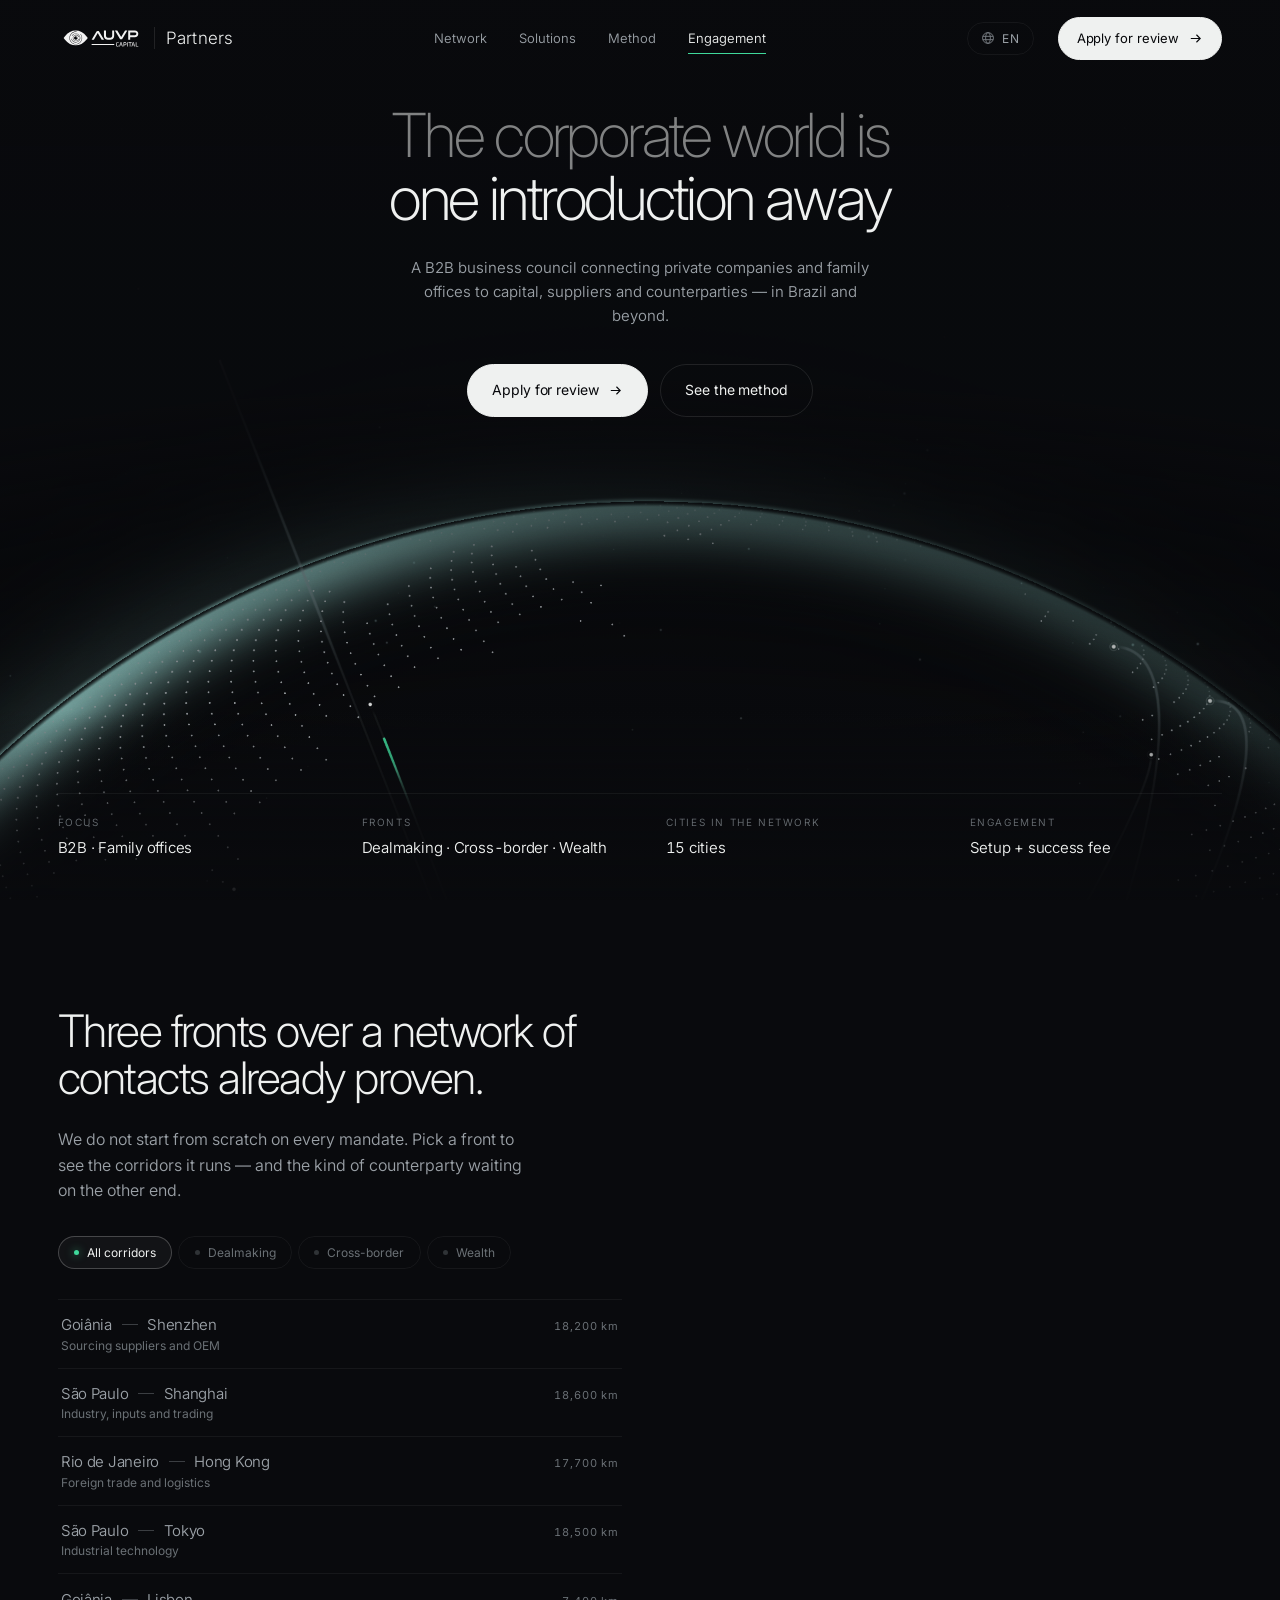
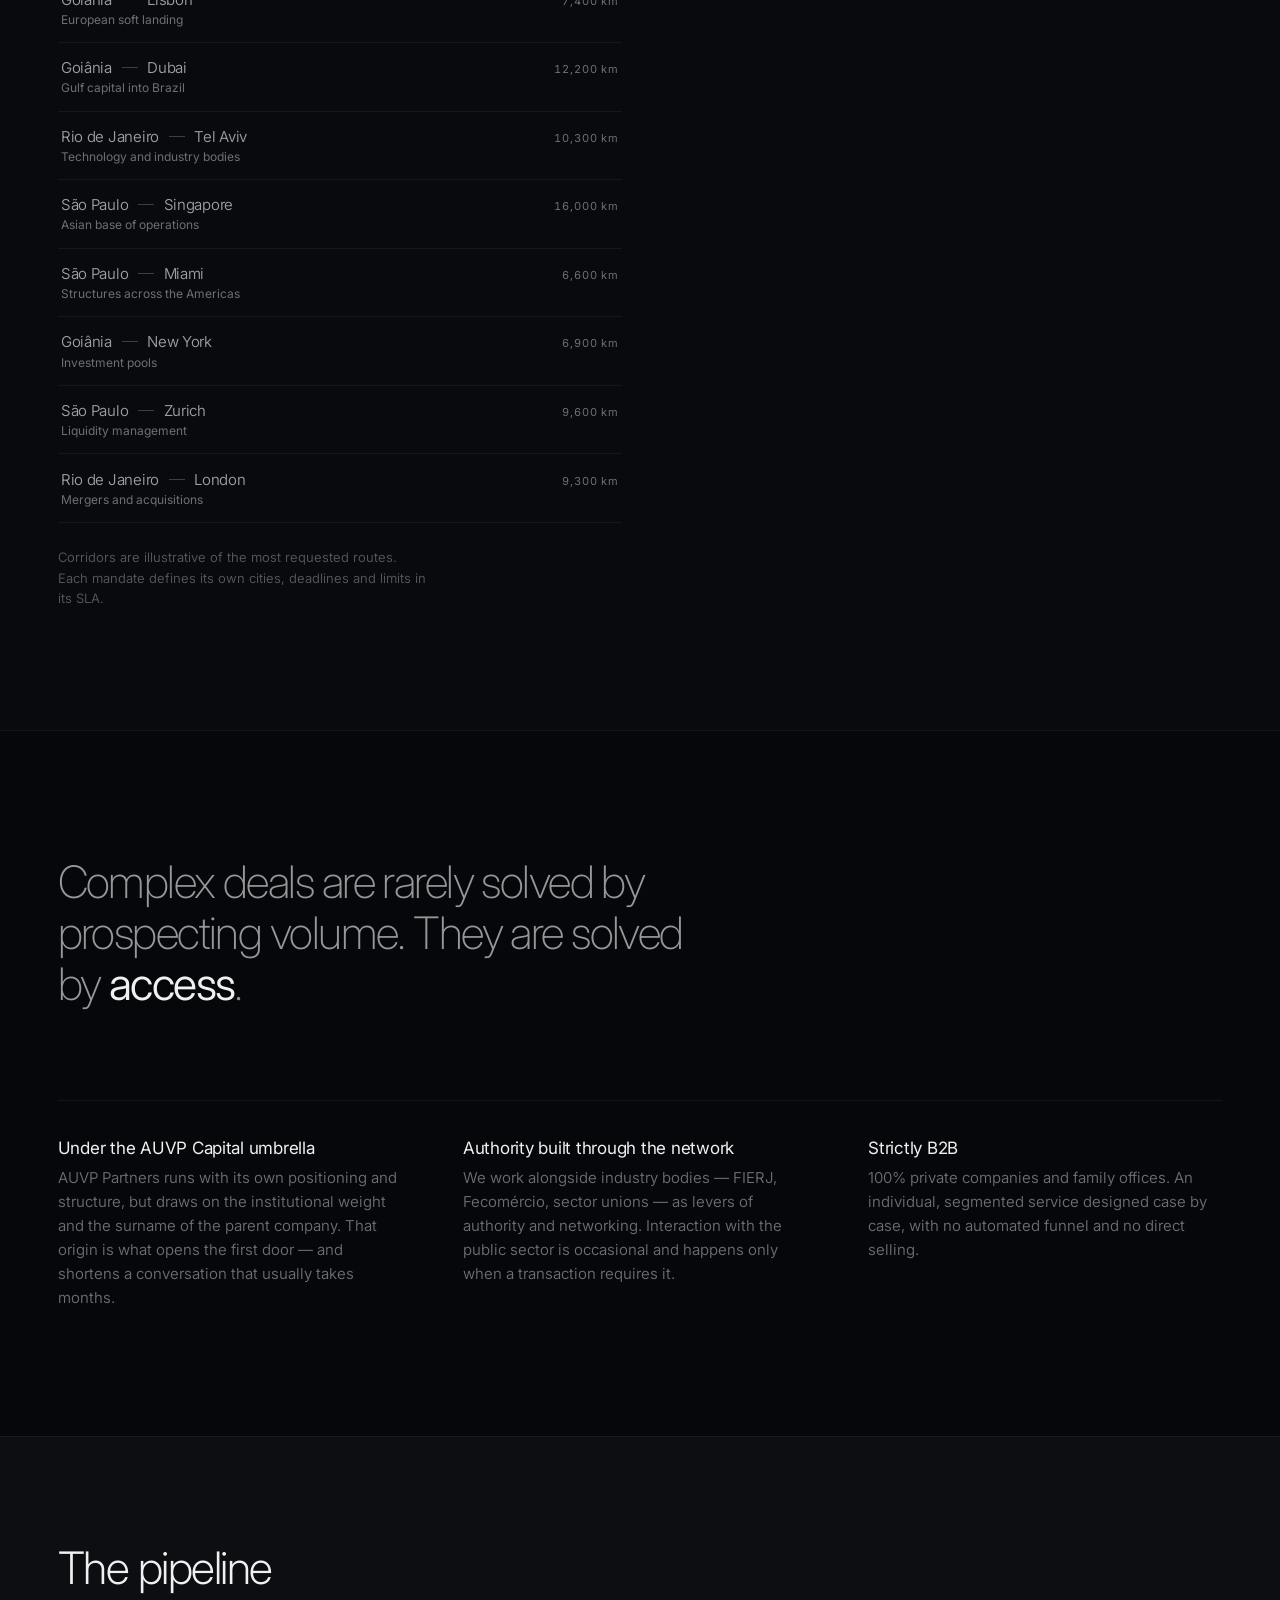
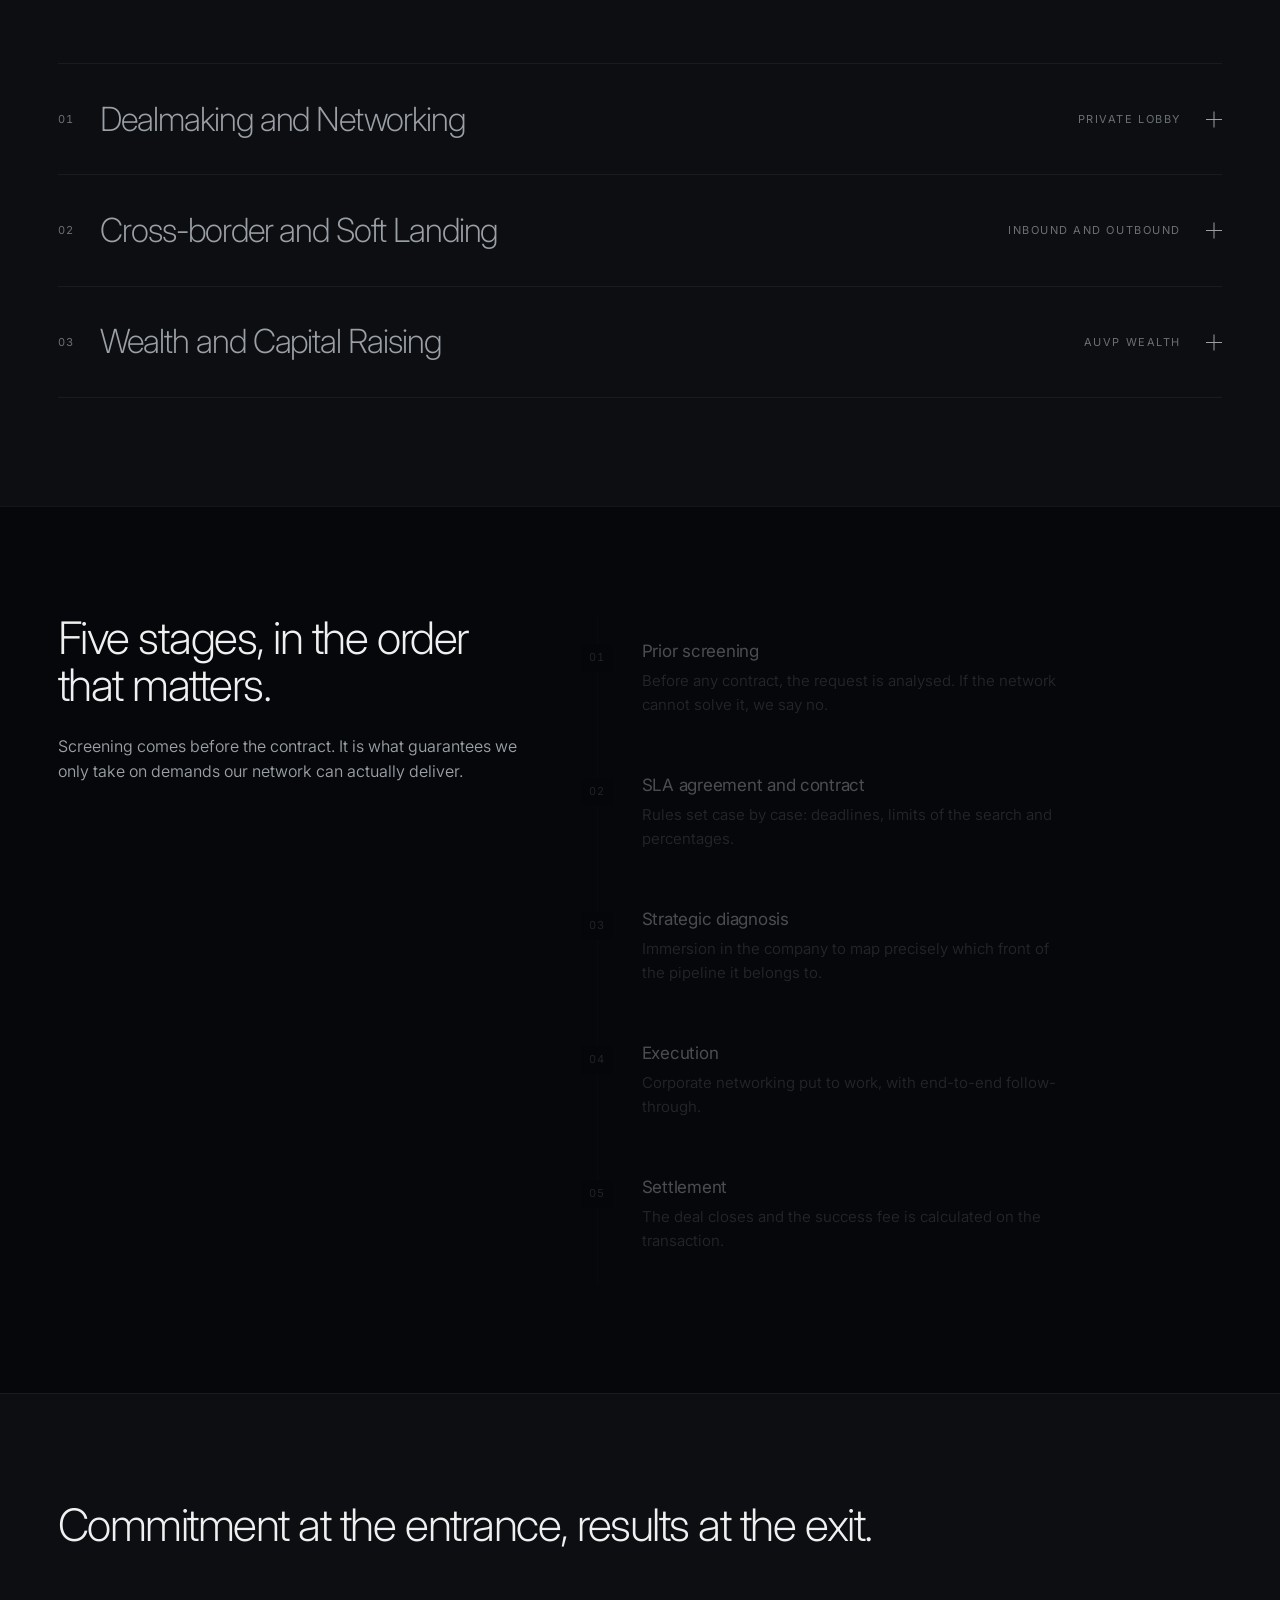
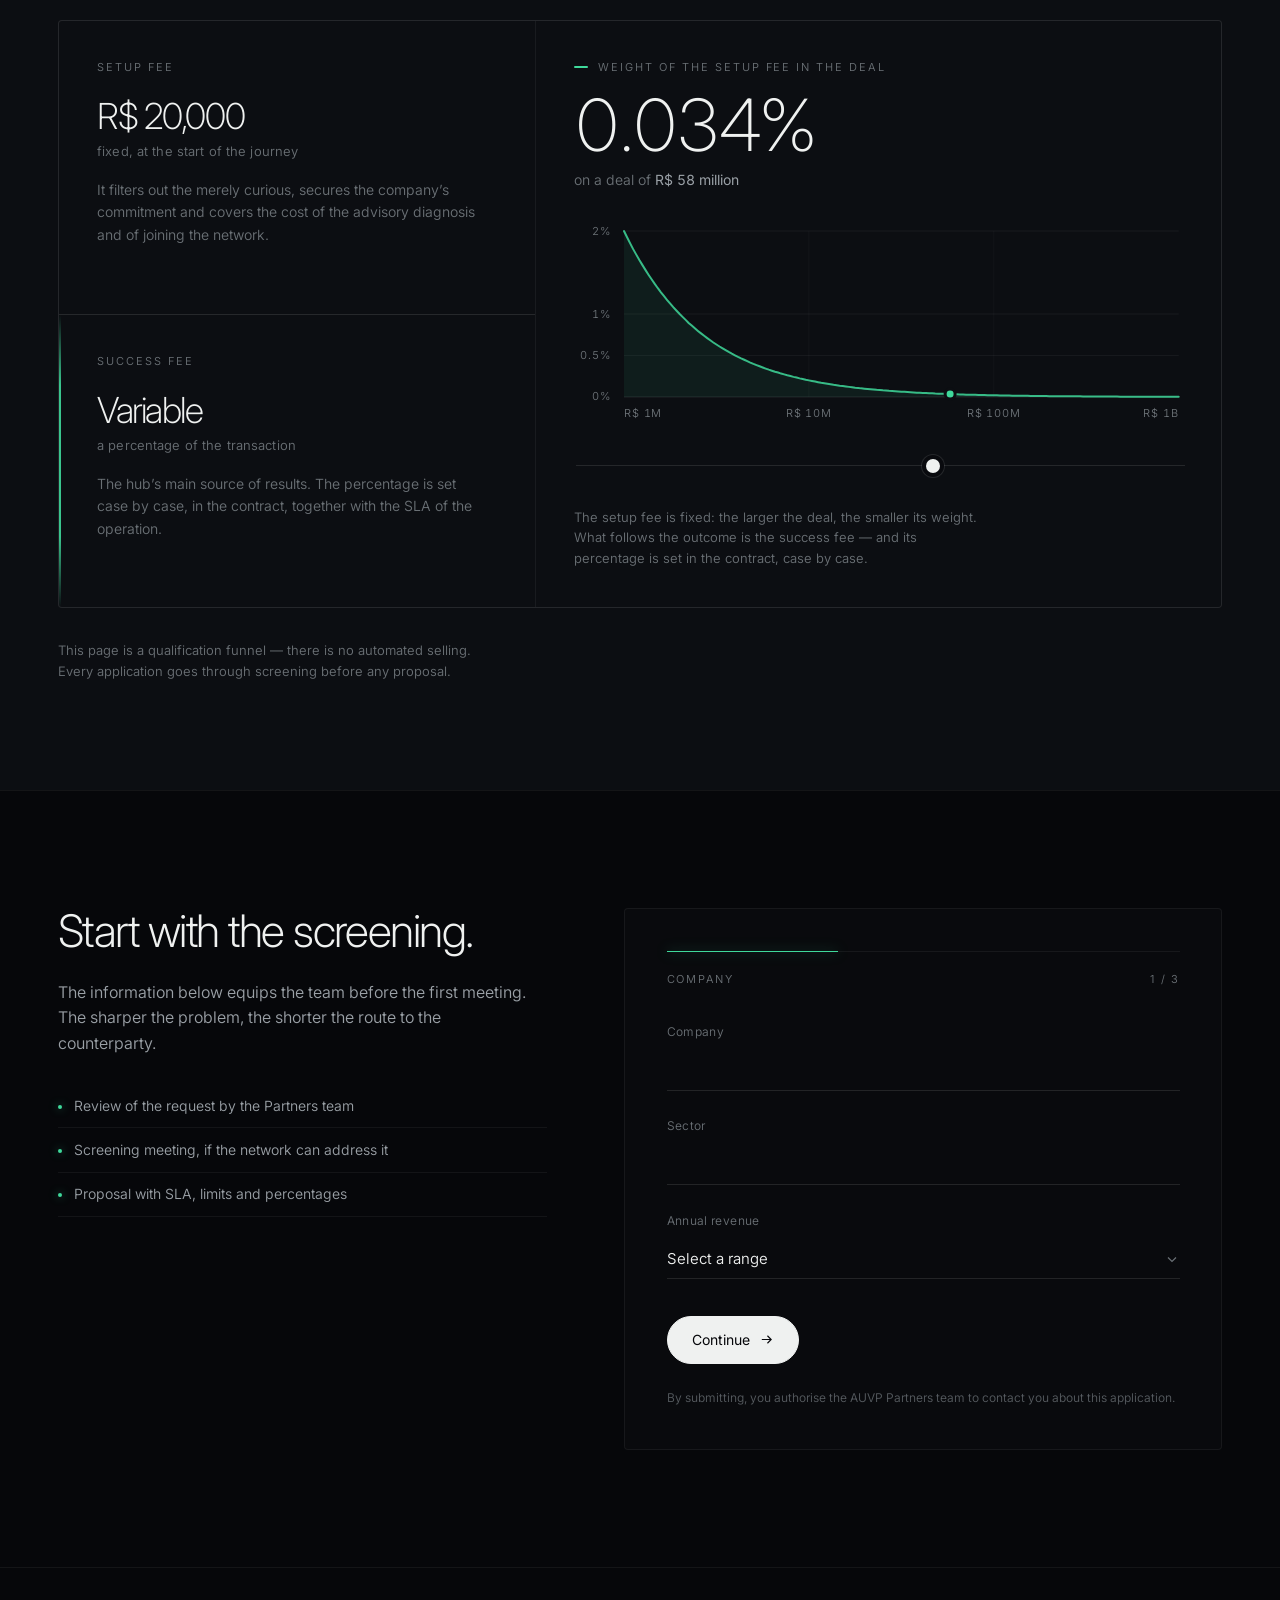
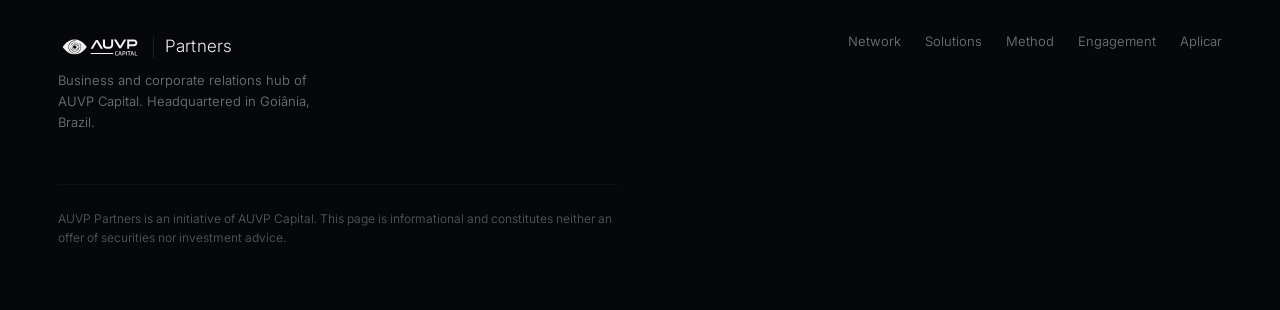
==== commit 470e7b1d: "Quatro idiomas, logo maior no menu e foco no Brasil ao entrar na rede Idiomas (pt, en, es, zh) - O p" ====
--- a/index.html
+++ b/index.html
@@ -20,39 +20,52 @@
 <link rel="stylesheet" href="assets/css/site.css">
 </head>
 <body>
-<a class="skip" href="#conteudo">Ir para o conteúdo</a>
+<a class="skip" href="#conteudo" data-i18n="skip">Ir para o conteúdo</a>
 
 <header class="nav" data-nav>
   <div class="nav__inner">
-    <a class="brand" href="#topo" aria-label="AUVP Partners — início">
+    <a class="brand" href="#topo" aria-label="AUVP Partners — início" data-i18n-attr="aria-label:nav.home">
       <img class="brand__logo" src="assets/brand/auvp-capital-horizontal.svg" alt="AUVP Capital" width="400" height="152">
       <span class="brand__rule" aria-hidden="true"></span>
       <span class="brand__name">Partners</span>
     </a>
 
-    <nav class="nav__links" aria-label="Seções">
-      <a href="#rede">Rede</a>
-      <a href="#solucoes">Soluções</a>
-      <a href="#metodo">Método</a>
-      <a href="#engajamento">Engajamento</a>
+    <nav class="nav__links" aria-label="Seções" data-i18n-attr="aria-label:nav.sections">
+      <a href="#rede" data-i18n="nav.network">Rede</a>
+      <a href="#solucoes" data-i18n="nav.solutions">Soluções</a>
+      <a href="#metodo" data-i18n="nav.method">Método</a>
+      <a href="#engajamento" data-i18n="nav.engagement">Engajamento</a>
     </nav>
 
+    <div class="lang" data-lang>
+      <button class="lang__btn" type="button" aria-expanded="false" aria-haspopup="true"
+              data-lang-toggle data-i18n-attr="aria-label:nav.language" aria-label="Idioma">
+        <svg viewBox="0 0 16 16" aria-hidden="true" fill="none" stroke="currentColor" stroke-width="1.1">
+          <circle cx="8" cy="8" r="6.2"></circle>
+          <ellipse cx="8" cy="8" rx="2.7" ry="6.2"></ellipse>
+          <path d="M2.1 6.1h11.8M2.1 9.9h11.8"></path>
+        </svg>
+        <span data-lang-current>PT</span>
+      </button>
+      <ul class="lang__menu" hidden data-lang-menu></ul>
+    </div>
+
     <a class="btn btn--sm btn--solid" href="#aplicacao" data-magnetic>
-      <span>Aplicar para avaliação</span>
+      <span data-i18n="nav.cta">Aplicar para avaliação</span>
       <svg viewBox="0 0 16 16" aria-hidden="true" fill="none" stroke="currentColor" stroke-width="1.2"><path d="M3 8h10M9 4l4 4-4 4"/></svg>
     </a>
 
     <button class="nav__toggle" type="button" aria-expanded="false" aria-controls="menu-mobile" data-menu-toggle>
-      <span class="sr-only">Abrir menu</span>
+      <span class="sr-only" data-i18n="nav.menu">Abrir menu</span>
       <span class="nav__bars" aria-hidden="true"><i></i><i></i></span>
     </button>
   </div>
   <div class="nav__sheet" id="menu-mobile" hidden data-menu-sheet>
-    <a href="#rede">Rede</a>
-    <a href="#solucoes">Soluções</a>
-    <a href="#metodo">Método</a>
-    <a href="#engajamento">Engajamento</a>
-    <a href="#aplicacao">Aplicar para avaliação</a>
+    <a href="#rede" data-i18n="nav.network">Rede</a>
+    <a href="#solucoes" data-i18n="nav.solutions">Soluções</a>
+    <a href="#metodo" data-i18n="nav.method">Método</a>
+    <a href="#engajamento" data-i18n="nav.engagement">Engajamento</a>
+    <a href="#aplicacao" data-i18n="nav.ctaLong">Aplicar para avaliação</a>
   </div>
 </header>
 
@@ -62,34 +75,34 @@
     <div class="stage__canvas" data-stage-canvas>
       <canvas data-globe aria-hidden="true"></canvas>
       <div class="stage__veil" aria-hidden="true"></div>
-      <p class="globe__hint" data-globe-hint><span>Arraste para girar</span></p>
+      <p class="globe__hint" data-globe-hint><span data-i18n="globe.hint">Arraste para girar</span></p>
       <div class="globe__tip" data-globe-tip hidden></div>
     </div>
 
     <section class="hero" aria-labelledby="hero-title">
       <div class="wrap">
-        <h1 class="hero__title reveal" id="hero-title">
+        <h1 class="hero__title reveal" id="hero-title" data-i18n-html="hero.title">
           O mundo corporativo à distância<strong>de uma apresentação</strong>
         </h1>
-        <p class="hero__lede reveal">
+        <p class="hero__lede reveal" data-i18n="hero.lede">
           Um conselho estratégico B2B que conecta empresas privadas e family offices
           a capital, fornecedores e contrapartes — no Brasil e fora dele.
         </p>
         <div class="hero__actions reveal">
           <a class="btn btn--solid" href="#aplicacao" data-magnetic>
-            <span>Aplicar para avaliação</span>
+            <span data-i18n="hero.cta">Aplicar para avaliação</span>
             <svg viewBox="0 0 16 16" aria-hidden="true" fill="none" stroke="currentColor" stroke-width="1.2"><path d="M3 8h10M9 4l4 4-4 4"/></svg>
           </a>
-          <a class="btn btn--ghost" href="#metodo">Conhecer o método</a>
+          <a class="btn btn--ghost" href="#metodo" data-i18n="hero.method">Conhecer o método</a>
         </div>
       </div>
 
       <div class="wrap hero__facts">
         <dl class="facts reveal">
-          <div class="fact"><dt>Atuação</dt><dd>B2B · Family offices</dd></div>
-          <div class="fact"><dt>Frentes</dt><dd>Intermediação · Cross-border · Wealth</dd></div>
-          <div class="fact"><dt>Praças na rede</dt><dd data-fact-hubs>—</dd></div>
-          <div class="fact"><dt>Engajamento</dt><dd>Setup + success fee</dd></div>
+          <div class="fact"><dt data-i18n="facts.scope">Atuação</dt><dd data-i18n="facts.scopeValue">B2B · Family offices</dd></div>
+          <div class="fact"><dt data-i18n="facts.fronts">Frentes</dt><dd data-i18n="facts.frontsValue">Intermediação · Cross-border · Wealth</dd></div>
+          <div class="fact"><dt data-i18n="facts.hubs">Praças na rede</dt><dd data-fact-hubs>—</dd></div>
+          <div class="fact"><dt data-i18n="facts.engage">Engajamento</dt><dd data-i18n="facts.engageValue">Setup + success fee</dd></div>
         </dl>
       </div>
     </section>
@@ -98,17 +111,17 @@
     <section class="network" id="rede" aria-labelledby="rede-title">
       <div class="wrap network__grid">
         <div class="network__intro">
-          <h2 class="h2" id="rede-title">Três frentes sobre uma malha de contatos já validada.</h2>
-          <p class="lede">
+          <h2 class="h2" id="rede-title" data-i18n="net.title">Três frentes sobre uma malha de contatos já validada.</h2>
+          <p class="lede" data-i18n="net.lede">
             Não começamos do zero a cada mandato. Selecione uma frente para ver os corredores
             que ela percorre — e o tipo de contraparte que está do outro lado.
           </p>
 
-          <div class="fronts" role="group" aria-label="Filtrar corredores por frente" data-fronts></div>
-
-          <ol class="routes" data-routes aria-label="Corredores"></ol>
-
-          <p class="note">
+          <div class="fronts" role="group" aria-label="Filtrar corredores por frente" data-i18n-attr="aria-label:net.filterLabel" data-fronts></div>
+
+          <ol class="routes" data-routes aria-label="Corredores" data-i18n-attr="aria-label:net.routesLabel"></ol>
+
+          <p class="note" data-i18n="net.note">
             Corredores ilustrativos das rotas mais demandadas. Cada mandato define
             praças, prazos e limites em SLA próprio.
           </p>
@@ -120,30 +133,30 @@
   <!-- ============ TESE ============ -->
   <section class="thesis" aria-labelledby="tese-title">
     <div class="wrap">
-      <h2 class="statement reveal" id="tese-title">
+      <h2 class="statement reveal" id="tese-title" data-i18n-html="thesis.statement">
         Negócios complexos raramente se resolvem por volume de prospecção.
         Resolvem-se por <em>acesso</em>.
       </h2>
       <div class="thesis__cols">
         <div class="reveal">
-          <h3 class="h4">Sob o guarda-chuva da AUVP Capital</h3>
-          <p>
+          <h3 class="h4" data-i18n="thesis.t1">Sob o guarda-chuva da AUVP Capital</h3>
+          <p data-i18n="thesis.p1">
             O AUVP Partners opera com posicionamento e estrutura próprios, mas usufrui da
             força institucional e do sobrenome da matriz. É essa origem que abre a primeira porta —
             e encurta a conversa que costuma levar meses.
           </p>
         </div>
         <div class="reveal">
-          <h3 class="h4">Autoridade construída em rede</h3>
-          <p>
+          <h3 class="h4" data-i18n="thesis.t2">Autoridade construída em rede</h3>
+          <p data-i18n="thesis.p2">
             Atuamos junto a entidades de classe — FIERJ, Fecomércio, sindicatos setoriais —
             como alavancas de autoridade e networking. A interação com o setor público é
             eventual e existe apenas quando a transação exige.
           </p>
         </div>
         <div class="reveal">
-          <h3 class="h4">Foco estrito em B2B</h3>
-          <p>
+          <h3 class="h4" data-i18n="thesis.t3">Foco estrito em B2B</h3>
+          <p data-i18n="thesis.p3">
             Empresas 100% privadas e family offices. Um produto individualizado e segmentado,
             desenhado caso a caso, sem esteira automatizada e sem venda direta.
           </p>
@@ -156,7 +169,7 @@
   <section class="solutions" id="solucoes" aria-labelledby="solucoes-title">
     <div class="wrap">
       <header class="section-head reveal">
-        <h2 class="h2" id="solucoes-title">A esteira</h2>
+        <h2 class="h2" id="solucoes-title" data-i18n="sol.title">A esteira</h2>
       </header>
 
       <div class="accordion" data-accordion>
@@ -164,22 +177,22 @@
           <h3>
             <button type="button" class="acc__head" aria-expanded="false">
               <span class="acc__num">01</span>
-              <span class="acc__title">Intermediação e Networking</span>
-              <span class="acc__tag">Lobby privado</span>
+              <span class="acc__title" data-i18n="sol.t1">Intermediação e Networking</span>
+              <span class="acc__tag" data-i18n="sol.tag1">Lobby privado</span>
               <span class="acc__icon" aria-hidden="true"><i></i><i></i></span>
             </button>
           </h3>
           <div class="acc__panel" hidden>
             <div class="acc__body">
-              <p>
+              <p data-i18n="sol.p1">
                 Conexão estratégica para resolver dores empresariais complexas: encontrar o
                 fornecedor certo no mercado asiático, abrir uma apresentação comercial que não
                 acontece pelo canal formal, estruturar uma consultoria com quem já viveu o problema.
               </p>
               <ul class="marks">
-                <li>Mapeamento de contraparte e fornecedores específicos</li>
-                <li>Apresentações comerciais e institucionais</li>
-                <li>Consultoria empresarial pontual</li>
+                <li data-i18n="sol.a1">Mapeamento de contraparte e fornecedores específicos</li>
+                <li data-i18n="sol.a2">Apresentações comerciais e institucionais</li>
+                <li data-i18n="sol.a3">Consultoria empresarial pontual</li>
               </ul>
             </div>
           </div>
@@ -189,22 +202,22 @@
           <h3>
             <button type="button" class="acc__head" aria-expanded="false">
               <span class="acc__num">02</span>
-              <span class="acc__title">Cross-border e Soft Landing</span>
-              <span class="acc__tag">Entrada e saída</span>
+              <span class="acc__title" data-i18n="sol.t2">Cross-border e Soft Landing</span>
+              <span class="acc__tag" data-i18n="sol.tag2">Entrada e saída</span>
               <span class="acc__icon" aria-hidden="true"><i></i><i></i></span>
             </button>
           </h3>
           <div class="acc__panel" hidden>
             <div class="acc__body">
-              <p>
+              <p data-i18n="sol.p2">
                 Assessoria e facilitação para capital e empresas estrangeiras que querem operar
                 no Brasil — e para empresas brasileiras que buscam internacionalização.
                 Dos dois lados, o trabalho é o mesmo: reduzir a distância entre a decisão e a operação.
               </p>
               <ul class="marks">
-                <li>Soft landing de capital e operações estrangeiras no Brasil</li>
-                <li>Internacionalização de empresas brasileiras</li>
-                <li>Articulação com entidades e parceiros locais</li>
+                <li data-i18n="sol.b1">Soft landing de capital e operações estrangeiras no Brasil</li>
+                <li data-i18n="sol.b2">Internacionalização de empresas brasileiras</li>
+                <li data-i18n="sol.b3">Articulação com entidades e parceiros locais</li>
               </ul>
             </div>
           </div>
@@ -214,22 +227,22 @@
           <h3>
             <button type="button" class="acc__head" aria-expanded="false">
               <span class="acc__num">03</span>
-              <span class="acc__title">Wealth e Captação</span>
-              <span class="acc__tag">AUVP Wealth</span>
+              <span class="acc__title" data-i18n="sol.t3">Wealth e Captação</span>
+              <span class="acc__tag" data-i18n="sol.tag3">AUVP Wealth</span>
               <span class="acc__icon" aria-hidden="true"><i></i><i></i></span>
             </button>
           </h3>
           <div class="acc__panel" hidden>
             <div class="acc__body">
-              <p>
+              <p data-i18n="sol.p3">
                 Conexão com pools de investimento e sinergia direta com a AUVP Wealth para
                 captação, fusões, aquisições e gestão de liquidez — do diagnóstico à mesa
                 onde a transação é fechada.
               </p>
               <ul class="marks">
-                <li>Captação junto a pools de investimento e family offices</li>
-                <li>Fusões, aquisições e sucessão societária</li>
-                <li>Gestão de liquidez com a AUVP Wealth</li>
+                <li data-i18n="sol.c1">Captação junto a pools de investimento e family offices</li>
+                <li data-i18n="sol.c2">Fusões, aquisições e sucessão societária</li>
+                <li data-i18n="sol.c3">Gestão de liquidez com a AUVP Wealth</li>
               </ul>
             </div>
           </div>
@@ -242,8 +255,8 @@
   <section class="method" id="metodo" aria-labelledby="metodo-title">
     <div class="wrap method__grid">
       <div class="method__aside">
-        <h2 class="h2" id="metodo-title">Cinco etapas, na ordem em que importam.</h2>
-        <p class="lede">
+        <h2 class="h2" id="metodo-title" data-i18n="met.title">Cinco etapas, na ordem em que importam.</h2>
+        <p class="lede" data-i18n="met.lede">
           A triagem vem antes do contrato. É ela que garante que só abraçamos demandas
           exequíveis através da nossa rede.
         </p>
@@ -253,32 +266,32 @@
         <li class="step" data-step>
           <div class="step__rail" aria-hidden="true"></div>
           <p class="step__num">01</p>
-          <h3 class="h4">Triagem prévia</h3>
-          <p>Antes de qualquer contrato, o pedido é analisado. Se a rede não resolve, dizemos não.</p>
+          <h3 class="h4" data-i18n="met.t1">Triagem prévia</h3>
+          <p data-i18n="met.p1">Antes de qualquer contrato, o pedido é analisado. Se a rede não resolve, dizemos não.</p>
         </li>
         <li class="step" data-step>
           <div class="step__rail" aria-hidden="true"></div>
           <p class="step__num">02</p>
-          <h3 class="h4">Acordo de SLA e contrato</h3>
-          <p>Regras do jogo definidas caso a caso: prazos, limites da busca e percentuais.</p>
+          <h3 class="h4" data-i18n="met.t2">Acordo de SLA e contrato</h3>
+          <p data-i18n="met.p2">Regras do jogo definidas caso a caso: prazos, limites da busca e percentuais.</p>
         </li>
         <li class="step" data-step>
           <div class="step__rail" aria-hidden="true"></div>
           <p class="step__num">03</p>
-          <h3 class="h4">Diagnóstico estratégico</h3>
-          <p>Imersão na empresa para mapear com precisão em qual frente da esteira ela entra.</p>
+          <h3 class="h4" data-i18n="met.t3">Diagnóstico estratégico</h3>
+          <p data-i18n="met.p3">Imersão na empresa para mapear com precisão em qual frente da esteira ela entra.</p>
         </li>
         <li class="step" data-step>
           <div class="step__rail" aria-hidden="true"></div>
           <p class="step__num">04</p>
-          <h3 class="h4">Execução</h3>
-          <p>Acionamento prático do networking corporativo, com acompanhamento de ponta a ponta.</p>
+          <h3 class="h4" data-i18n="met.t4">Execução</h3>
+          <p data-i18n="met.p4">Acionamento prático do networking corporativo, com acompanhamento de ponta a ponta.</p>
         </li>
         <li class="step" data-step>
           <div class="step__rail" aria-hidden="true"></div>
           <p class="step__num">05</p>
-          <h3 class="h4">Liquidação</h3>
-          <p>Concretização do negócio e apuração do success fee sobre a transação realizada.</p>
+          <h3 class="h4" data-i18n="met.t5">Liquidação</h3>
+          <p data-i18n="met.p5">Concretização do negócio e apuração do success fee sobre a transação realizada.</p>
         </li>
       </ol>
     </div>
@@ -288,23 +301,23 @@
   <section class="pricing" id="engajamento" aria-labelledby="engajamento-title">
     <div class="wrap">
       <header class="section-head reveal">
-        <h2 class="h2" id="engajamento-title">Compromisso na entrada, resultado na saída.</h2>
+        <h2 class="h2" id="engajamento-title" data-i18n="eng.title">Compromisso na entrada, resultado na saída.</h2>
       </header>
 
       <div class="engage">
         <div class="engage__panels">
           <article class="plan reveal">
-            <p class="plan__label">Taxa de setup</p>
-            <p class="plan__value">R$ 20.000<span>fixos, no início da jornada</span></p>
-            <p>
+            <p class="plan__label" data-i18n="eng.setupLabel">Taxa de setup</p>
+            <p class="plan__value" data-i18n-html="eng.setupValue">R$ 20.000<span>fixos, no início da jornada</span></p>
+            <p data-i18n="eng.setupText">
               Filtra curiosos, garante o compromisso da empresa e cobre os custos do
               diagnóstico consultivo e do ingresso na rede.
             </p>
           </article>
           <article class="plan plan--accent reveal">
-            <p class="plan__label">Success fee</p>
-            <p class="plan__value">Variável<span>percentual sobre a transação</span></p>
-            <p>
+            <p class="plan__label" data-i18n="eng.feeLabel">Success fee</p>
+            <p class="plan__value" data-i18n-html="eng.feeValue">Variável<span>percentual sobre a transação</span></p>
+            <p data-i18n="eng.feeText">
               A principal fonte de resultado do hub. O percentual é definido caso a caso,
               no contrato, junto com o SLA da operação.
             </p>
@@ -313,14 +326,14 @@
 
         <figure class="gauge reveal" data-gauge>
           <figcaption class="gauge__head">
-            <p class="gauge__label">Peso da taxa de setup na operação</p>
+            <p class="gauge__label" data-i18n="gauge.label">Peso da taxa de setup na operação</p>
             <p class="gauge__hero"><span data-gauge-weight>0,04</span>%</p>
-            <p class="gauge__sub">em uma operação de <b data-gauge-amount>R$ 50 milhões</b></p>
+            <p class="gauge__sub" data-i18n-html="gauge.sub">em uma operação de <b data-gauge-amount>R$ 50 milhões</b></p>
           </figcaption>
 
           <div class="gauge__plot">
             <svg viewBox="0 0 720 210" role="img" aria-labelledby="gauge-titulo">
-              <title id="gauge-titulo">
+              <title id="gauge-titulo" data-i18n="gauge.svgTitle">
                 Peso da taxa de setup, de 2% em uma operação de R$ 1 milhão a 0,002% em R$ 1 bilhão.
               </title>
               <g class="gauge__grid" data-gauge-grid></g>
@@ -333,12 +346,12 @@
           </div>
 
           <label class="gauge__control">
-            <span class="sr-only">Tamanho da operação</span>
+            <span class="sr-only" data-i18n="gauge.rangeLabel">Tamanho da operação</span>
             <input type="range" min="0" max="1000" value="588" step="1" data-gauge-range
                    aria-describedby="gauge-nota">
           </label>
 
-          <p class="gauge__note" id="gauge-nota">
+          <p class="gauge__note" id="gauge-nota" data-i18n="gauge.note">
             A taxa de setup é fixa: quanto maior a operação, menor o seu peso. O que
             acompanha o resultado é o success fee — e o percentual dele é definido no
             contrato, caso a caso.
@@ -346,7 +359,7 @@
         </figure>
       </div>
 
-      <p class="pricing__note reveal">
+      <p class="pricing__note reveal" data-i18n="eng.note">
         A página é um funil de qualificação — não há venda automatizada.
         Toda aplicação passa por triagem antes de qualquer proposta.
       </p>
@@ -357,15 +370,15 @@
   <section class="apply" id="aplicacao" aria-labelledby="aplicacao-title">
     <div class="wrap apply__grid">
       <div class="apply__aside">
-        <h2 class="h2" id="aplicacao-title">Comece pela triagem.</h2>
-        <p class="lede">
+        <h2 class="h2" id="aplicacao-title" data-i18n="app.title">Comece pela triagem.</h2>
+        <p class="lede" data-i18n="app.lede">
           As informações abaixo municiam a equipe antes da primeira reunião.
           Quanto mais precisa a dor, mais curta a rota até a contraparte.
         </p>
         <ul class="marks marks--light">
-          <li>Análise da demanda pela equipe do Partners</li>
-          <li>Reunião de triagem, se a rede endereça o pedido</li>
-          <li>Proposta com SLA, limites e percentuais</li>
+          <li data-i18n="app.b1">Análise da demanda pela equipe do Partners</li>
+          <li data-i18n="app.b2">Reunião de triagem, se a rede endereça o pedido</li>
+          <li data-i18n="app.b3">Proposta com SLA, limites e percentuais</li>
         </ul>
       </div>
 
@@ -379,26 +392,26 @@
         </p>
 
         <fieldset class="form__step" data-form-fieldset>
-          <legend class="sr-only">Empresa</legend>
-          <div class="field">
-            <label for="empresa">Empresa</label>
+          <legend class="sr-only" data-i18n="form.stepCompany">Empresa</legend>
+          <div class="field">
+            <label for="empresa" data-i18n="form.company">Empresa</label>
             <input id="empresa" name="empresa" type="text" autocomplete="organization" required>
           </div>
           <div class="field">
-            <label for="setor">Setor de atuação</label>
+            <label for="setor" data-i18n="form.sector">Setor de atuação</label>
             <input id="setor" name="setor" type="text" required>
           </div>
           <div class="field">
-            <label for="faturamento">Faturamento anual</label>
+            <label for="faturamento" data-i18n="form.revenue">Faturamento anual</label>
             <div class="select">
               <select id="faturamento" name="faturamento" required>
-                <option value="">Selecione uma faixa</option>
-                <option>Até R$ 10 milhões</option>
-                <option>R$ 10 a 50 milhões</option>
-                <option>R$ 50 a 200 milhões</option>
-                <option>R$ 200 milhões a 1 bilhão</option>
-                <option>Acima de R$ 1 bilhão</option>
-                <option>Family office / veículo de investimento</option>
+                <option value="" data-i18n="form.revenue0">Selecione uma faixa</option>
+                <option data-i18n="form.revenue1">Até R$ 10 milhões</option>
+                <option data-i18n="form.revenue2">R$ 10 a 50 milhões</option>
+                <option data-i18n="form.revenue3">R$ 50 a 200 milhões</option>
+                <option data-i18n="form.revenue4">R$ 200 milhões a 1 bilhão</option>
+                <option data-i18n="form.revenue5">Acima de R$ 1 bilhão</option>
+                <option data-i18n="form.revenue6">Family office / veículo de investimento</option>
               </select>
               <svg viewBox="0 0 16 16" aria-hidden="true" fill="none" stroke="currentColor" stroke-width="1.2"><path d="M4 6.5 8 10.5 12 6.5"/></svg>
             </div>
@@ -406,62 +419,62 @@
         </fieldset>
 
         <fieldset class="form__step" data-form-fieldset hidden>
-          <legend class="sr-only">Demanda</legend>
-          <div class="field">
-            <span class="label">Frente de interesse</span>
+          <legend class="sr-only" data-i18n="form.stepDemand">Demanda</legend>
+          <div class="field">
+            <span class="label" data-i18n="form.frontLabel">Frente de interesse</span>
             <div class="choices" data-choices>
-              <label class="choice"><input type="radio" name="frente" value="Intermediação e Networking" required><span>Intermediação e Networking</span></label>
-              <label class="choice"><input type="radio" name="frente" value="Cross-border e Soft Landing"><span>Cross-border e Soft Landing</span></label>
-              <label class="choice"><input type="radio" name="frente" value="Wealth e Captação"><span>Wealth e Captação</span></label>
-              <label class="choice"><input type="radio" name="frente" value="Ainda não sei"><span>Ainda não sei</span></label>
+              <label class="choice"><input type="radio" name="frente" value="Intermediação e Networking" required><span data-i18n="form.front1">Intermediação e Networking</span></label>
+              <label class="choice"><input type="radio" name="frente" value="Cross-border e Soft Landing"><span data-i18n="form.front2">Cross-border e Soft Landing</span></label>
+              <label class="choice"><input type="radio" name="frente" value="Wealth e Captação"><span data-i18n="form.front3">Wealth e Captação</span></label>
+              <label class="choice"><input type="radio" name="frente" value="Ainda não sei"><span data-i18n="form.front4">Ainda não sei</span></label>
             </div>
           </div>
           <div class="field">
-            <label for="dor">Dor principal</label>
-            <textarea id="dor" name="dor" rows="4" required placeholder="Qual negócio precisa acontecer, com quem e até quando?"></textarea>
+            <label for="dor" data-i18n="form.pain">Dor principal</label>
+            <textarea id="dor" name="dor" rows="4" required placeholder="Qual negócio precisa acontecer, com quem e até quando?" data-i18n-attr="placeholder:form.painPh"></textarea>
           </div>
         </fieldset>
 
         <fieldset class="form__step" data-form-fieldset hidden>
-          <legend class="sr-only">Contato</legend>
-          <div class="field">
-            <label for="nome">Nome completo</label>
+          <legend class="sr-only" data-i18n="form.stepContact">Contato</legend>
+          <div class="field">
+            <label for="nome" data-i18n="form.name">Nome completo</label>
             <input id="nome" name="nome" type="text" autocomplete="name" required>
           </div>
           <div class="field">
-            <label for="cargo">Cargo</label>
+            <label for="cargo" data-i18n="form.role">Cargo</label>
             <input id="cargo" name="cargo" type="text" autocomplete="organization-title" required>
           </div>
           <div class="field">
-            <label for="email">E-mail corporativo</label>
+            <label for="email" data-i18n="form.email">E-mail corporativo</label>
             <input id="email" name="email" type="email" autocomplete="email" required>
           </div>
           <div class="field">
-            <label for="telefone">Telefone</label>
+            <label for="telefone" data-i18n="form.phone">Telefone</label>
             <input id="telefone" name="telefone" type="tel" autocomplete="tel" required>
           </div>
         </fieldset>
 
         <div class="form__actions">
-          <button class="btn btn--ghost" type="button" data-form-back hidden>Voltar</button>
+          <button class="btn btn--ghost" type="button" data-form-back hidden data-i18n="form.back">Voltar</button>
           <button class="btn btn--solid" type="button" data-form-next data-magnetic>
-            <span>Continuar</span>
+            <span data-i18n="form.next">Continuar</span>
             <svg viewBox="0 0 16 16" aria-hidden="true" fill="none" stroke="currentColor" stroke-width="1.2"><path d="M3 8h10M9 4l4 4-4 4"/></svg>
           </button>
           <button class="btn btn--solid" type="submit" data-form-submit hidden data-magnetic>
-            <span>Enviar aplicação</span>
+            <span data-i18n="form.submit">Enviar aplicação</span>
             <svg viewBox="0 0 16 16" aria-hidden="true" fill="none" stroke="currentColor" stroke-width="1.2"><path d="M3 8h10M9 4l4 4-4 4"/></svg>
           </button>
         </div>
 
-        <p class="form__legal">
+        <p class="form__legal" data-i18n="form.legal">
           Ao enviar, você autoriza o contato da equipe do AUVP Partners sobre esta aplicação.
         </p>
 
         <div class="form__done" data-form-done hidden>
           <p class="form__done-mark" aria-hidden="true"></p>
-          <h3 class="h4">Aplicação registrada.</h3>
-          <p>A equipe do Partners analisa a demanda e retorna pelo e-mail informado.</p>
+          <h3 class="h4" data-i18n="form.doneTitle">Aplicação registrada.</h3>
+          <p data-i18n="form.doneText">A equipe do Partners analisa a demanda e retorna pelo e-mail informado.</p>
         </div>
       </form>
     </div>
@@ -476,16 +489,16 @@
         <span class="brand__rule" aria-hidden="true"></span>
         <span class="brand__name">Partners</span>
       </p>
-      <p class="foot__line">Hub de negócios e relações corporativas da AUVP Capital. Sede em Goiânia, Brasil.</p>
-    </div>
-    <nav class="foot__nav" aria-label="Rodapé">
-      <a href="#rede">Rede</a>
-      <a href="#solucoes">Soluções</a>
-      <a href="#metodo">Método</a>
-      <a href="#engajamento">Engajamento</a>
+      <p class="foot__line" data-i18n="foot.line">Hub de negócios e relações corporativas da AUVP Capital. Sede em Goiânia, Brasil.</p>
+    </div>
+    <nav class="foot__nav" aria-label="Rodapé" data-i18n-attr="aria-label:foot.navLabel">
+      <a href="#rede" data-i18n="nav.network">Rede</a>
+      <a href="#solucoes" data-i18n="nav.solutions">Soluções</a>
+      <a href="#metodo" data-i18n="nav.method">Método</a>
+      <a href="#engajamento" data-i18n="nav.engagement">Engajamento</a>
       <a href="#aplicacao">Aplicar</a>
     </nav>
-    <p class="foot__legal">
+    <p class="foot__legal" data-i18n="foot.legal">
       AUVP Partners é uma iniciativa da AUVP Capital. Esta página tem caráter informativo e
       não constitui oferta de valores mobiliários nem recomendação de investimento.
       <span data-year></span>
--- a/assets/css/site.css
+++ b/assets/css/site.css
@@ -22,7 +22,9 @@
   --accent:#3FD99B;
   --accent-deep:#0E8F60;
 
-  --sans:'Inter',system-ui,-apple-system,'Segoe UI',sans-serif;
+  /* A Inter não traz CJK: o chinês cai para a fonte de sistema do leitor. */
+  --sans:'Inter','PingFang SC','Hiragino Sans GB','Microsoft YaHei','Noto Sans CJK SC',
+    system-ui,-apple-system,'Segoe UI',sans-serif;
   --gap:clamp(20px,4.5vw,68px);
   --wrap:1320px;
   --ease:cubic-bezier(.22,.68,.24,1);
@@ -49,6 +51,7 @@
 .skip{position:absolute;left:-9999px;top:0;z-index:99;background:var(--text);color:var(--ink);padding:12px 18px;font-size:13px}
 .skip:focus{left:12px;top:12px}
 .wrap{width:100%;max-width:var(--wrap);margin-inline:auto;padding-inline:var(--gap)}
+section[id]{scroll-margin-top:clamp(84px,11vh,116px)}
 
 /* Telas largas: a página respira até 1720px em vez de estagnar em 1320. */
 @media (min-width:1560px){:root{--wrap:1500px;--gap:80px}}
@@ -80,32 +83,60 @@
 .btn--ghost:hover{border-color:rgba(255,255,255,.3);background:rgba(255,255,255,.03)}
 .btn--sm{padding:.62rem 1.1rem;font-size:.8125rem}
 
+/* ---------- seletor de idioma ---------- */
+.lang{position:relative;flex:none}
+.lang__btn{
+  display:inline-flex;align-items:center;gap:.45rem;font-family:inherit;font-size:.75rem;letter-spacing:.06em;
+  color:var(--dim);background:transparent;border:1px solid var(--line-soft);border-radius:999px;
+  padding:.5rem .8rem;cursor:pointer;transition:color .35s var(--ease),border-color .35s var(--ease),background .35s var(--ease);
+}
+.lang__btn svg{width:14px;height:14px;opacity:.75}
+.lang__btn:hover,.lang[data-open] .lang__btn{color:var(--text);border-color:var(--line);background:rgba(255,255,255,.04)}
+.lang__menu{
+  position:absolute;top:calc(100% + 8px);right:0;z-index:5;margin:0;padding:.3rem;list-style:none;min-width:168px;
+  background:rgba(9,10,14,.94);backdrop-filter:blur(18px);border:1px solid var(--line-soft);border-radius:14px;
+  box-shadow:0 18px 50px -20px rgba(0,0,0,.95);
+}
+.lang__menu li{margin:0}
+.lang__menu button{
+  width:100%;display:flex;align-items:center;justify-content:space-between;gap:1rem;
+  font-family:inherit;font-size:.8125rem;color:var(--dim);background:none;border:0;border-radius:10px;
+  padding:.6rem .7rem;cursor:pointer;text-align:left;transition:color .3s var(--ease),background .3s var(--ease);
+}
+.lang__menu button:hover{color:var(--text);background:rgba(255,255,255,.05)}
+.lang__menu button[aria-current="true"]{color:var(--text)}
+.lang__menu button[aria-current="true"]::after{content:'';width:5px;height:5px;border-radius:50%;background:var(--accent);flex:none}
+.lang__code{font-size:.6875rem;letter-spacing:.1em;color:var(--faint)}
+.lang__menu button[aria-current="true"] .lang__code{display:none}
+
 /* ---------- nav ---------- */
 .nav{
   position:fixed;inset:0 0 auto;z-index:40;padding-top:0;
-  transition:transform .55s var(--ease),padding-top .55s var(--ease);
+  transition:padding-top .55s var(--ease);
 }
 .nav__inner{
-  max-width:var(--wrap);margin-inline:auto;padding:1rem var(--gap);
+  width:100%;max-width:var(--wrap);margin-inline:auto;padding:1rem var(--gap);
   display:flex;align-items:center;gap:1.5rem;
   border:1px solid transparent;border-radius:0;background:transparent;
-  transition:max-width .6s var(--ease),padding .6s var(--ease),background .5s var(--ease),
+  transition:width .6s var(--ease),max-width .6s var(--ease),padding .6s var(--ease),background .5s var(--ease),
              border-color .5s var(--ease),border-radius .5s var(--ease),box-shadow .5s var(--ease);
 }
-/* Fora da hero o menu se recolhe numa pílula flutuante. */
+/* Fora da hero o menu vira uma pílula — alinhada às bordas do conteúdo, não
+   mais estreita que ele — e permanece fixa no topo durante toda a rolagem. */
 .nav.is-pill{padding-top:14px}
 .nav.is-pill .nav__inner{
-  max-width:min(94vw,920px);padding:.5rem .5rem .5rem 1.15rem;
+  width:calc(100% - var(--gap) * 2);
+  max-width:calc(var(--wrap) - var(--gap) * 2);
+  padding:.55rem .55rem .55rem 1.25rem;
   background:rgba(9,10,14,.72);backdrop-filter:blur(18px) saturate(1.1);
   border-color:var(--line-soft);border-radius:999px;
   box-shadow:0 12px 40px -18px rgba(0,0,0,.9);
 }
-.nav.is-hidden{transform:translateY(-160%)}
 
 .brand{display:flex;align-items:center;gap:.7rem;text-decoration:none;flex:none;margin:0}
-.brand__logo{height:22px;width:auto;opacity:.95}
-.brand__rule{width:1px;height:16px;background:var(--line);flex:none}
-.brand__name{font-size:.9375rem;font-weight:300;letter-spacing:.01em;color:var(--text);white-space:nowrap}
+.brand__logo{height:32px;width:auto;opacity:.95}
+.brand__rule{width:1px;height:22px;background:var(--line);flex:none}
+.brand__name{font-size:1.0625rem;font-weight:300;letter-spacing:.005em;color:var(--text);white-space:nowrap}
 
 .nav__links{display:flex;gap:2rem;margin-inline:auto;transition:gap .6s var(--ease)}
 .nav.is-pill .nav__links{gap:1.5rem}
@@ -422,6 +453,8 @@
   .nav__toggle{display:block;margin-left:auto}
   .nav__sheet{display:flex;margin:10px var(--gap) 0;border-radius:20px;border:1px solid var(--line-soft);padding-inline:1.2rem}
   .nav .btn--sm{display:none}
+  .lang__btn{padding:.5rem .7rem}
+  .lang__menu{right:-.5rem}
   .nav[data-open]{background:rgba(6,7,10,.96)}
   .hero{padding-block:6.5rem 1.4rem}
   .facts{grid-template-columns:repeat(2,minmax(0,1fr));gap:1.2rem}
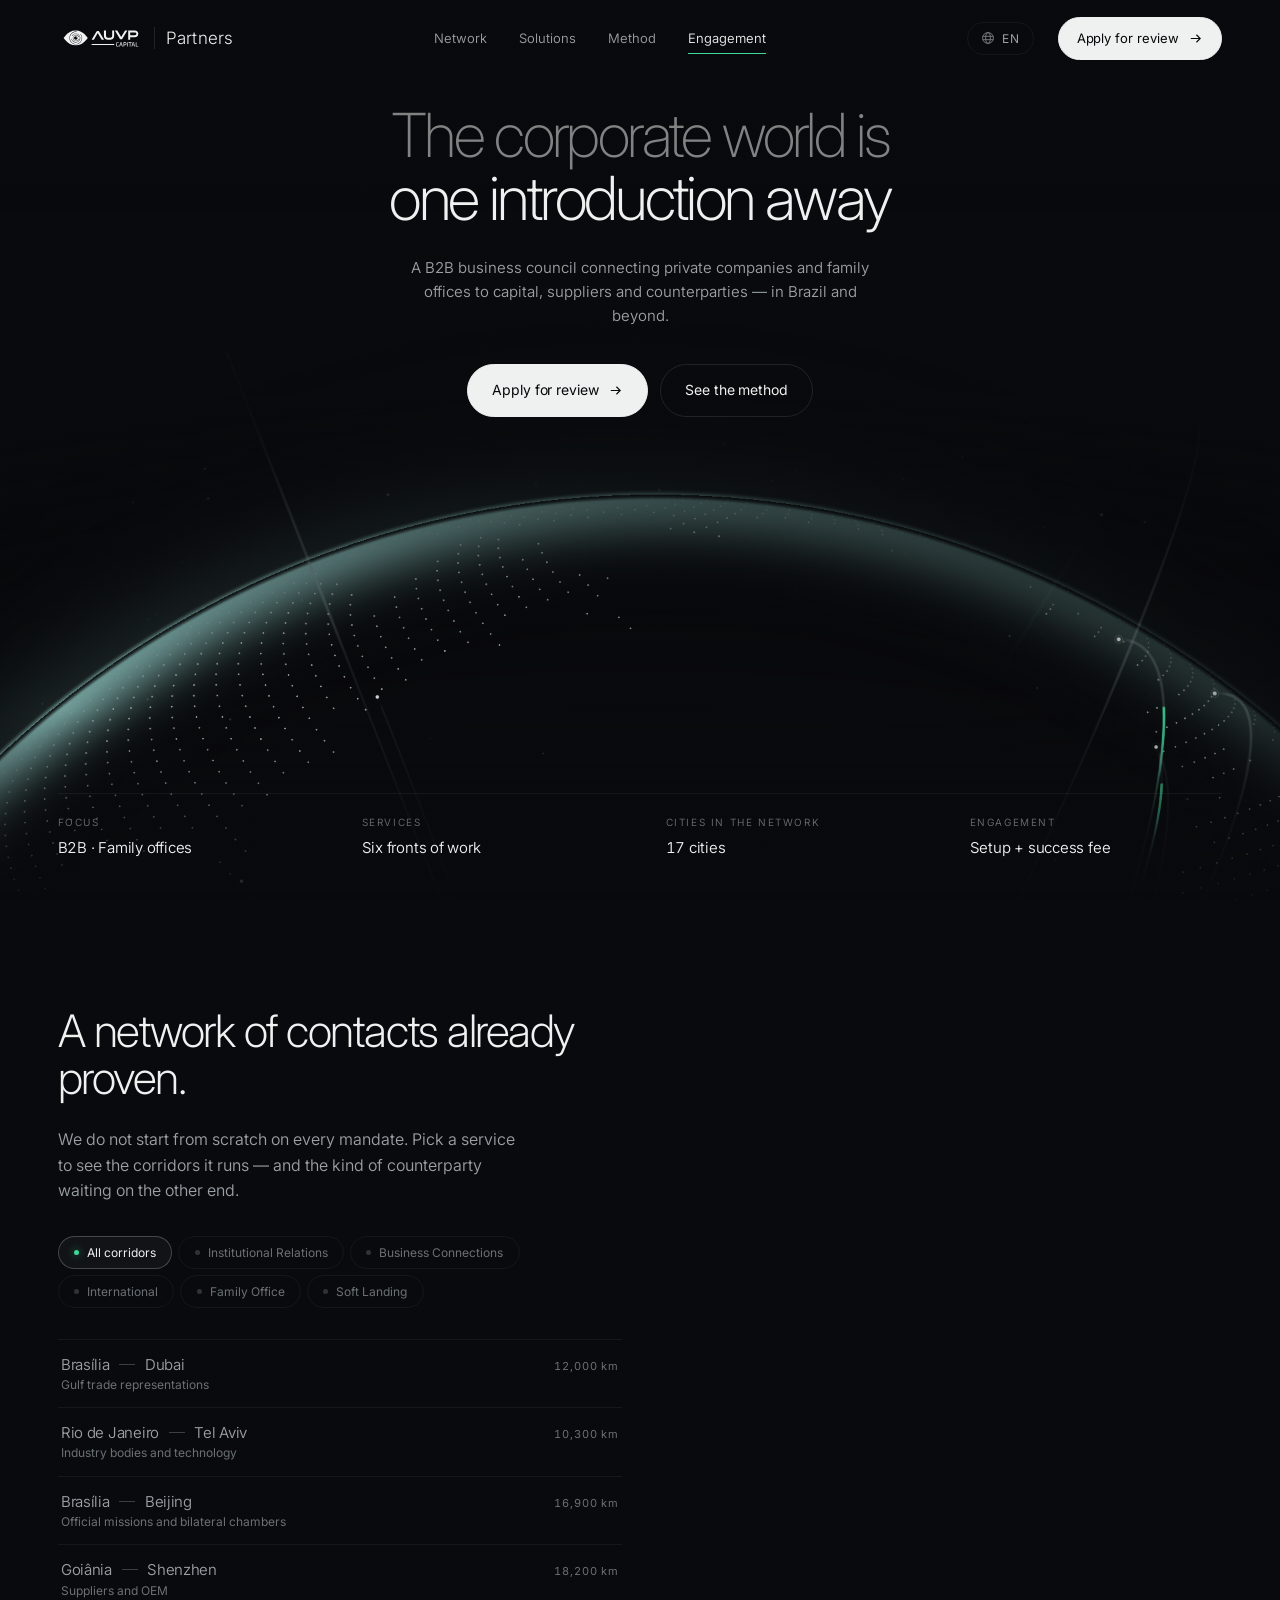
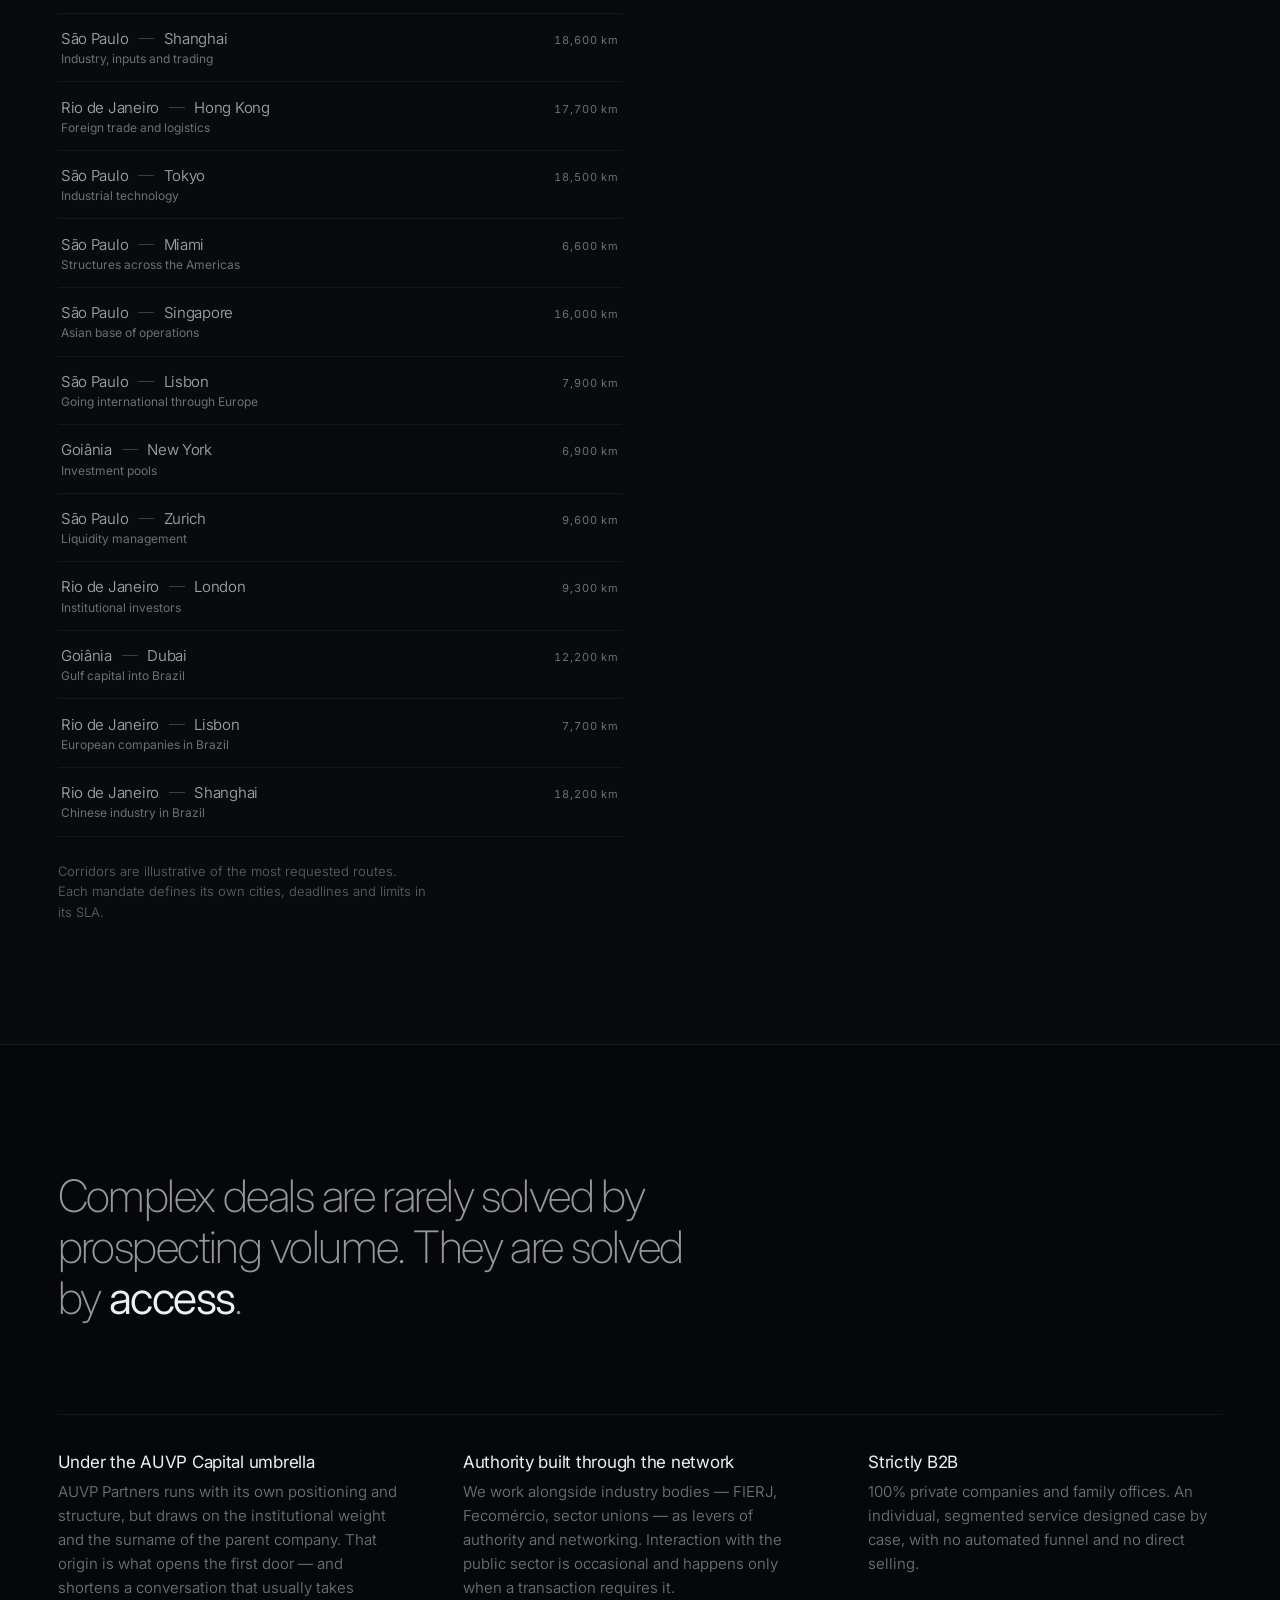
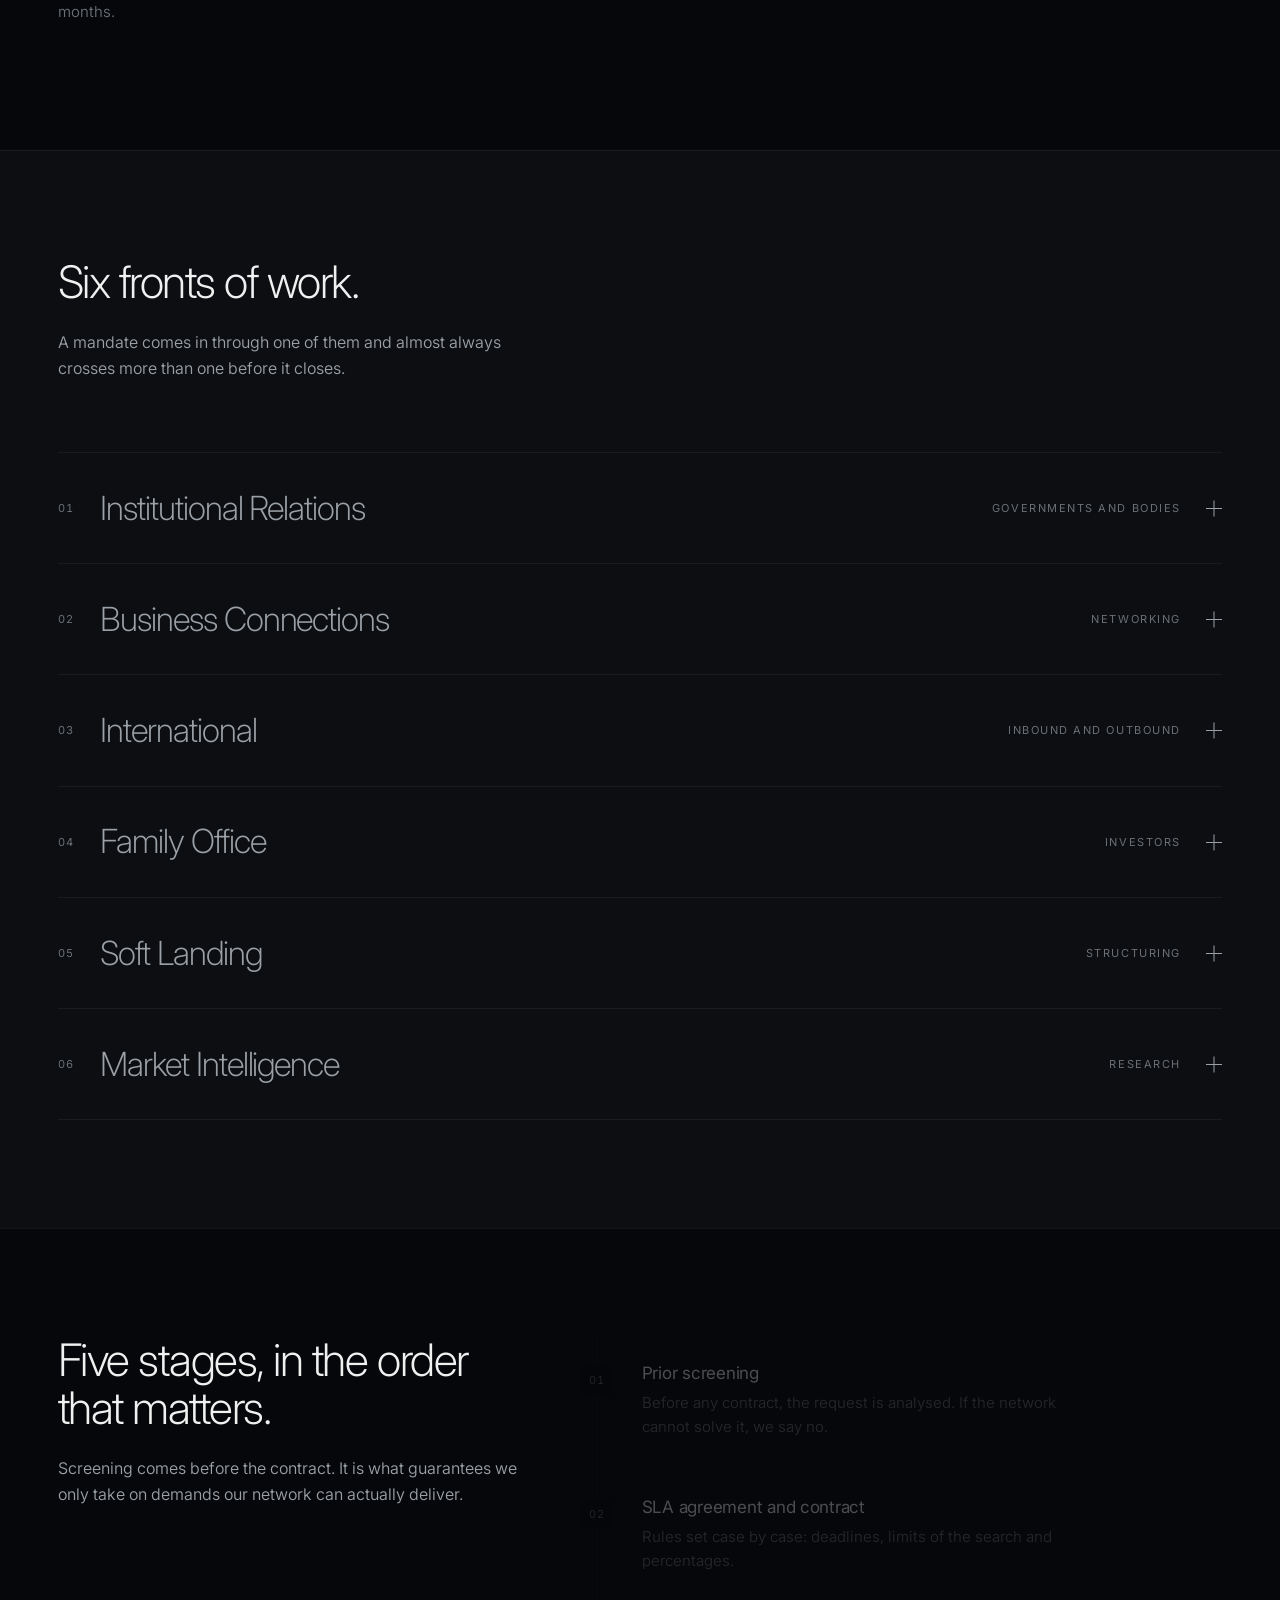
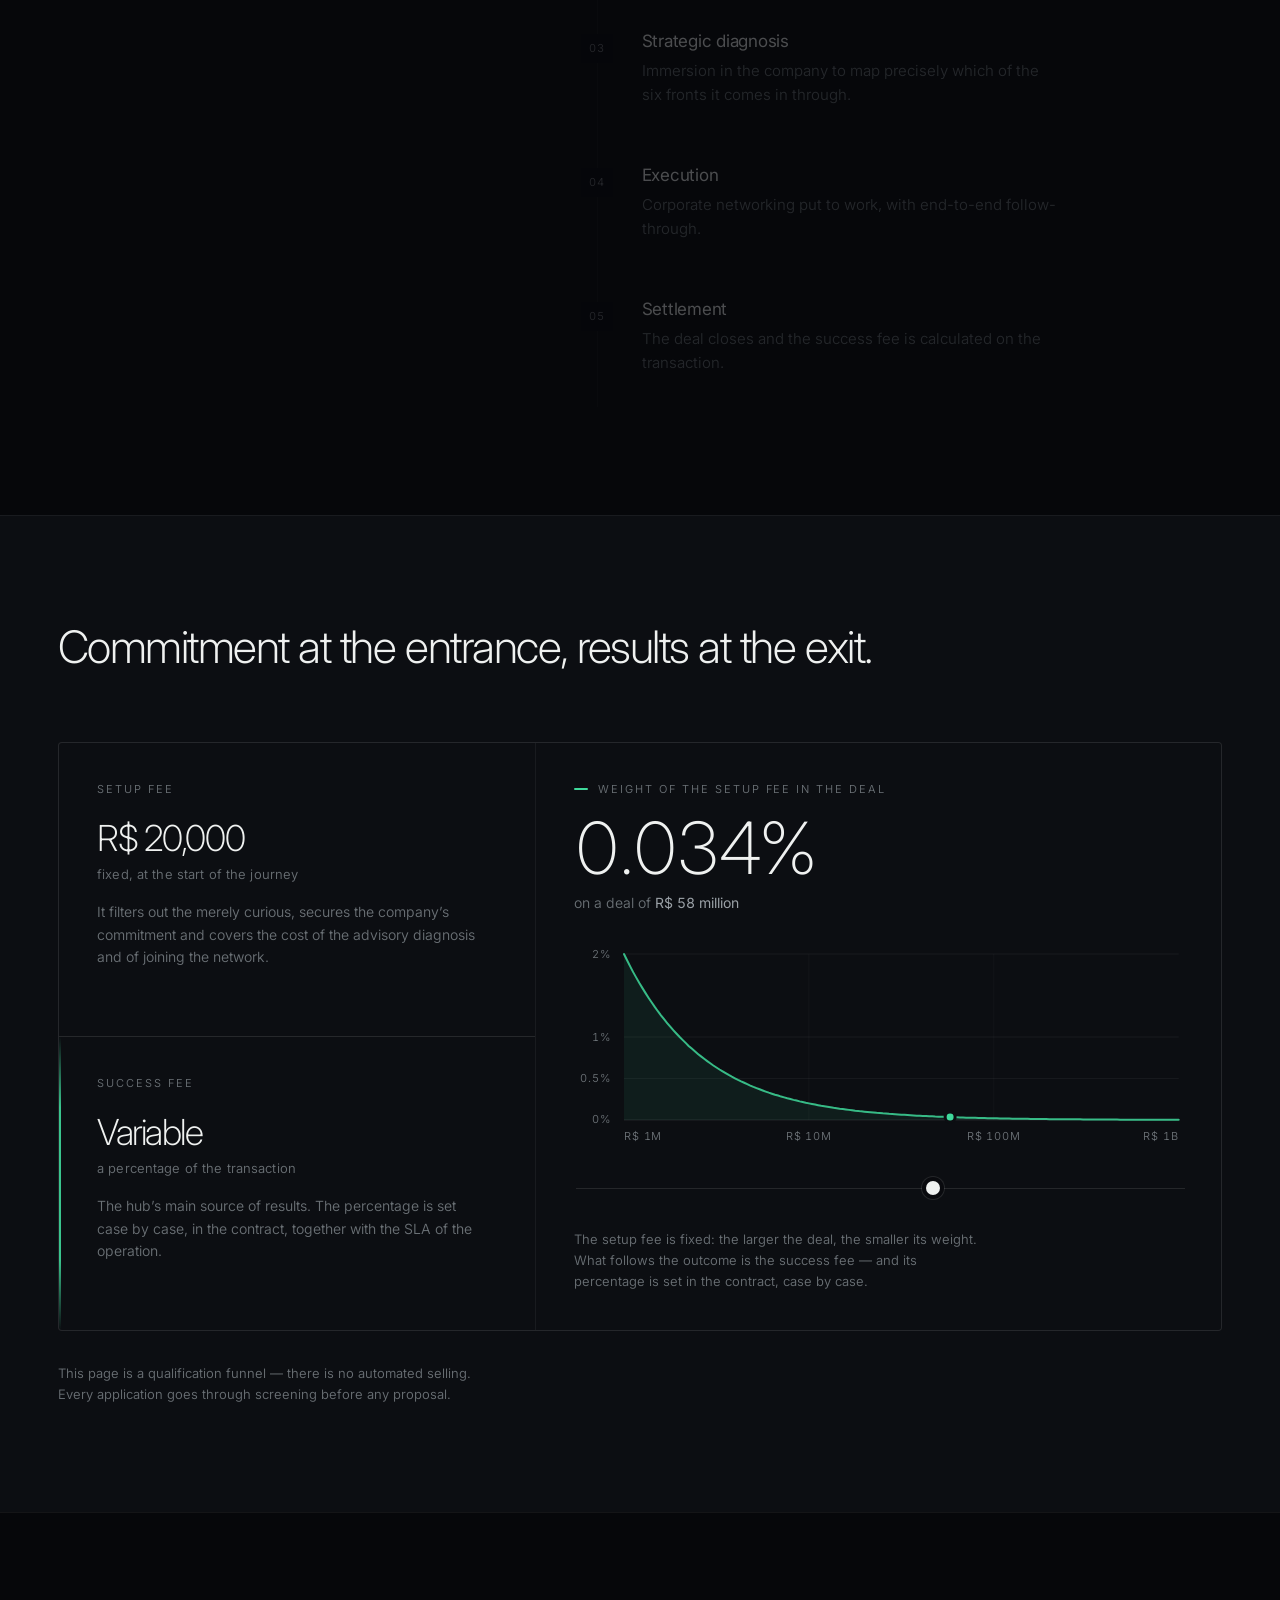
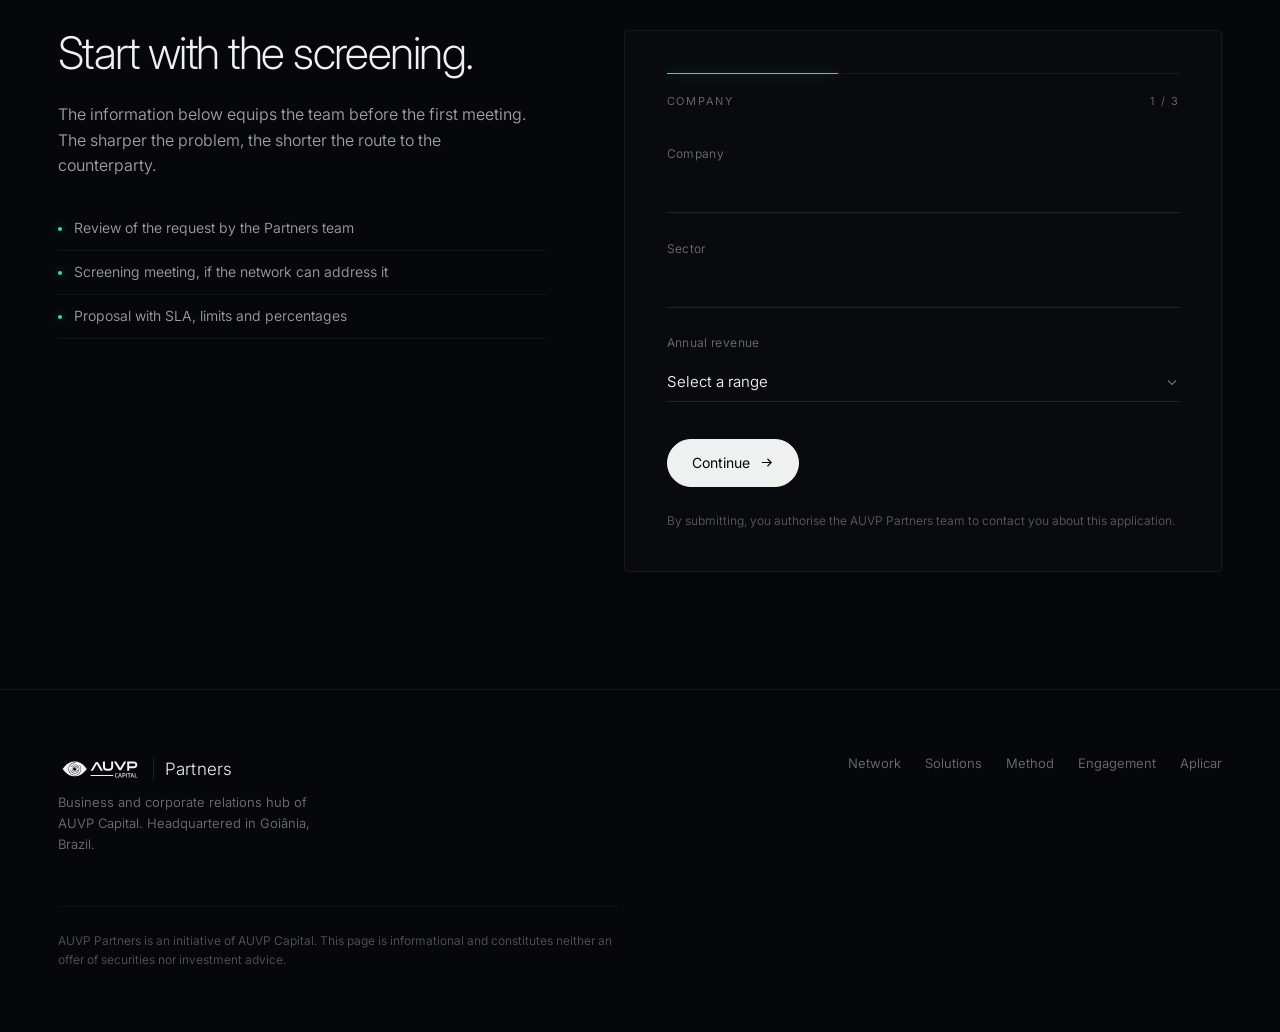
==== commit ae18acdc: "Reorganizar a esteira nas seis frentes de atuação Serviços - A seção de soluções passa de três frent" ====
--- a/index.html
+++ b/index.html
@@ -4,7 +4,7 @@
 <meta charset="utf-8">
 <meta name="viewport" content="width=device-width, initial-scale=1">
 <title>AUVP Partners — Acesso corporativo global</title>
-<meta name="description" content="AUVP Partners é o hub de negócios e relações corporativas da AUVP Capital: intermediação, cross-border e captação para empresas privadas e family offices.">
+<meta name="description" content="AUVP Partners é o hub de negócios e relações corporativas da AUVP Capital: relações institucionais, networking, internacionalização, family office, soft landing e inteligência de mercado.">
 <meta name="theme-color" content="#0A0B0C">
 <meta property="og:title" content="AUVP Partners — Acesso corporativo global">
 <meta property="og:description" content="Conselho estratégico B2B que conecta empresas privadas e family offices a capital, fornecedores e contrapartes — no Brasil e fora dele.">
@@ -100,7 +100,7 @@
       <div class="wrap hero__facts">
         <dl class="facts reveal">
           <div class="fact"><dt data-i18n="facts.scope">Atuação</dt><dd data-i18n="facts.scopeValue">B2B · Family offices</dd></div>
-          <div class="fact"><dt data-i18n="facts.fronts">Frentes</dt><dd data-i18n="facts.frontsValue">Intermediação · Cross-border · Wealth</dd></div>
+          <div class="fact"><dt data-i18n="facts.fronts">Serviços</dt><dd data-i18n="facts.frontsValue">Seis frentes de atuação</dd></div>
           <div class="fact"><dt data-i18n="facts.hubs">Praças na rede</dt><dd data-fact-hubs>—</dd></div>
           <div class="fact"><dt data-i18n="facts.engage">Engajamento</dt><dd data-i18n="facts.engageValue">Setup + success fee</dd></div>
         </dl>
@@ -111,13 +111,13 @@
     <section class="network" id="rede" aria-labelledby="rede-title">
       <div class="wrap network__grid">
         <div class="network__intro">
-          <h2 class="h2" id="rede-title" data-i18n="net.title">Três frentes sobre uma malha de contatos já validada.</h2>
+          <h2 class="h2" id="rede-title" data-i18n="net.title">Uma malha de contatos já validada.</h2>
           <p class="lede" data-i18n="net.lede">
-            Não começamos do zero a cada mandato. Selecione uma frente para ver os corredores
-            que ela percorre — e o tipo de contraparte que está do outro lado.
+            Não começamos do zero a cada mandato. Selecione um serviço para ver os corredores
+            que ele percorre — e o tipo de contraparte que está do outro lado.
           </p>
 
-          <div class="fronts" role="group" aria-label="Filtrar corredores por frente" data-i18n-attr="aria-label:net.filterLabel" data-fronts></div>
+          <div class="fronts" role="group" aria-label="Filtrar corredores por serviço" data-i18n-attr="aria-label:net.filterLabel" data-fronts></div>
 
           <ol class="routes" data-routes aria-label="Corredores" data-i18n-attr="aria-label:net.routesLabel"></ol>
 
@@ -169,7 +169,11 @@
   <section class="solutions" id="solucoes" aria-labelledby="solucoes-title">
     <div class="wrap">
       <header class="section-head reveal">
-        <h2 class="h2" id="solucoes-title" data-i18n="sol.title">A esteira</h2>
+        <h2 class="h2" id="solucoes-title" data-i18n="sol.title">Seis frentes de atuação.</h2>
+        <p class="lede" data-i18n="sol.lede">
+          Um mandato entra por uma delas e, quase sempre, atravessa mais de uma
+          antes de se concretizar.
+        </p>
       </header>
 
       <div class="accordion" data-accordion>
@@ -177,22 +181,20 @@
           <h3>
             <button type="button" class="acc__head" aria-expanded="false">
               <span class="acc__num">01</span>
-              <span class="acc__title" data-i18n="sol.t1">Intermediação e Networking</span>
-              <span class="acc__tag" data-i18n="sol.tag1">Lobby privado</span>
+              <span class="acc__title" data-i18n="sol.t1">Institutional Relations</span>
+              <span class="acc__tag" data-i18n="sol.tag1">Governos e entidades</span>
               <span class="acc__icon" aria-hidden="true"><i></i><i></i></span>
             </button>
           </h3>
           <div class="acc__panel" hidden>
             <div class="acc__body">
               <p data-i18n="sol.p1">
-                Conexão estratégica para resolver dores empresariais complexas: encontrar o
-                fornecedor certo no mercado asiático, abrir uma apresentação comercial que não
-                acontece pelo canal formal, estruturar uma consultoria com quem já viveu o problema.
+                Interlocução com governos, embaixadas, associações e entidades setoriais — FIERJ, Fecomércio, sindicatos. A porta que não se abre pelo canal comercial.
               </p>
               <ul class="marks">
-                <li data-i18n="sol.a1">Mapeamento de contraparte e fornecedores específicos</li>
-                <li data-i18n="sol.a2">Apresentações comerciais e institucionais</li>
-                <li data-i18n="sol.a3">Consultoria empresarial pontual</li>
+                <li data-i18n="sol.b1a">Embaixadas e representações comerciais</li>
+                <li data-i18n="sol.b1b">Associações e entidades de classe</li>
+                <li data-i18n="sol.b1c">Setor público, quando a transação exige</li>
               </ul>
             </div>
           </div>
@@ -202,22 +204,20 @@
           <h3>
             <button type="button" class="acc__head" aria-expanded="false">
               <span class="acc__num">02</span>
-              <span class="acc__title" data-i18n="sol.t2">Cross-border e Soft Landing</span>
-              <span class="acc__tag" data-i18n="sol.tag2">Entrada e saída</span>
+              <span class="acc__title" data-i18n="sol.t2">Business Connections</span>
+              <span class="acc__tag" data-i18n="sol.tag2">Networking</span>
               <span class="acc__icon" aria-hidden="true"><i></i><i></i></span>
             </button>
           </h3>
           <div class="acc__panel" hidden>
             <div class="acc__body">
               <p data-i18n="sol.p2">
-                Assessoria e facilitação para capital e empresas estrangeiras que querem operar
-                no Brasil — e para empresas brasileiras que buscam internacionalização.
-                Dos dois lados, o trabalho é o mesmo: reduzir a distância entre a decisão e a operação.
+                Apresentação de empresas e conexão entre contrapartes: encontrar quem resolve e chegar até essa pessoa com o aval de quem já a conhece.
               </p>
               <ul class="marks">
-                <li data-i18n="sol.b1">Soft landing de capital e operações estrangeiras no Brasil</li>
-                <li data-i18n="sol.b2">Internacionalização de empresas brasileiras</li>
-                <li data-i18n="sol.b3">Articulação com entidades e parceiros locais</li>
+                <li data-i18n="sol.b2a">Apresentação a contrapartes qualificadas</li>
+                <li data-i18n="sol.b2b">Mapeamento de fornecedores específicos</li>
+                <li data-i18n="sol.b2c">Agenda de reuniões e acompanhamento</li>
               </ul>
             </div>
           </div>
@@ -227,22 +227,89 @@
           <h3>
             <button type="button" class="acc__head" aria-expanded="false">
               <span class="acc__num">03</span>
-              <span class="acc__title" data-i18n="sol.t3">Wealth e Captação</span>
-              <span class="acc__tag" data-i18n="sol.tag3">AUVP Wealth</span>
+              <span class="acc__title" data-i18n="sol.t3">International</span>
+              <span class="acc__tag" data-i18n="sol.tag3">Entrada e saída</span>
               <span class="acc__icon" aria-hidden="true"><i></i><i></i></span>
             </button>
           </h3>
           <div class="acc__panel" hidden>
             <div class="acc__body">
               <p data-i18n="sol.p3">
-                Conexão com pools de investimento e sinergia direta com a AUVP Wealth para
-                captação, fusões, aquisições e gestão de liquidez — do diagnóstico à mesa
-                onde a transação é fechada.
+                Empresas brasileiras que querem operar fora e empresas estrangeiras que querem operar aqui. Dos dois lados, o trabalho é o mesmo: encurtar a distância entre a decisão e a operação.
               </p>
               <ul class="marks">
-                <li data-i18n="sol.c1">Captação junto a pools de investimento e family offices</li>
-                <li data-i18n="sol.c2">Fusões, aquisições e sucessão societária</li>
-                <li data-i18n="sol.c3">Gestão de liquidez com a AUVP Wealth</li>
+                <li data-i18n="sol.b3a">Internacionalização de empresas brasileiras</li>
+                <li data-i18n="sol.b3b">Entrada de empresas estrangeiras no Brasil</li>
+                <li data-i18n="sol.b3c">Representantes locais nas duas pontas</li>
+              </ul>
+            </div>
+          </div>
+        </article>
+
+        <article class="acc reveal" data-acc-item>
+          <h3>
+            <button type="button" class="acc__head" aria-expanded="false">
+              <span class="acc__num">04</span>
+              <span class="acc__title" data-i18n="sol.t4">Family Office</span>
+              <span class="acc__tag" data-i18n="sol.tag4">Investidores</span>
+              <span class="acc__icon" aria-hidden="true"><i></i><i></i></span>
+            </button>
+          </h3>
+          <div class="acc__panel" hidden>
+            <div class="acc__body">
+              <p data-i18n="sol.p4">
+                Acesso a investidores internacionais — family offices, pools de investimento e veículos privados —, com sinergia direta com a AUVP Wealth.
+              </p>
+              <ul class="marks">
+                <li data-i18n="sol.b4a">Family offices e pools de investimento</li>
+                <li data-i18n="sol.b4b">Captação para teses e operações específicas</li>
+                <li data-i18n="sol.b4c">Sinergia com a AUVP Wealth</li>
+              </ul>
+            </div>
+          </div>
+        </article>
+
+        <article class="acc reveal" data-acc-item>
+          <h3>
+            <button type="button" class="acc__head" aria-expanded="false">
+              <span class="acc__num">05</span>
+              <span class="acc__title" data-i18n="sol.t5">Soft Landing</span>
+              <span class="acc__tag" data-i18n="sol.tag5">Estruturação</span>
+              <span class="acc__icon" aria-hidden="true"><i></i><i></i></span>
+            </button>
+          </h3>
+          <div class="acc__panel" hidden>
+            <div class="acc__body">
+              <p data-i18n="sol.p5">
+                A estruturação prática da chegada: o que precisa existir para uma empresa estrangeira operar no Brasil sem descobrir o país por tentativa e erro.
+              </p>
+              <ul class="marks">
+                <li data-i18n="sol.b5a">Estruturação da operação no Brasil</li>
+                <li data-i18n="sol.b5b">Parceiros jurídicos, contábeis e regulatórios</li>
+                <li data-i18n="sol.b5c">Acompanhamento dos primeiros ciclos</li>
+              </ul>
+            </div>
+          </div>
+        </article>
+
+        <article class="acc reveal" data-acc-item>
+          <h3>
+            <button type="button" class="acc__head" aria-expanded="false">
+              <span class="acc__num">06</span>
+              <span class="acc__title" data-i18n="sol.t6">Market Intelligence</span>
+              <span class="acc__tag" data-i18n="sol.tag6">Estudos</span>
+              <span class="acc__icon" aria-hidden="true"><i></i><i></i></span>
+            </button>
+          </h3>
+          <div class="acc__panel" hidden>
+            <div class="acc__body">
+              <p data-i18n="sol.p6">
+                Estudos setoriais, white papers e leitura de mercado para sustentar a decisão antes que ela vire compromisso.
+              </p>
+              <ul class="marks">
+                <li data-i18n="sol.b6a">Estudos setoriais sob demanda</li>
+                <li data-i18n="sol.b6b">White papers e material de posicionamento</li>
+                <li data-i18n="sol.b6c">Inteligência de mercado para a mesa de decisão</li>
               </ul>
             </div>
           </div>
@@ -279,7 +346,7 @@
           <div class="step__rail" aria-hidden="true"></div>
           <p class="step__num">03</p>
           <h3 class="h4" data-i18n="met.t3">Diagnóstico estratégico</h3>
-          <p data-i18n="met.p3">Imersão na empresa para mapear com precisão em qual frente da esteira ela entra.</p>
+          <p data-i18n="met.p3">Imersão na empresa para mapear com precisão por qual das seis frentes ela entra.</p>
         </li>
         <li class="step" data-step>
           <div class="step__rail" aria-hidden="true"></div>
@@ -421,12 +488,15 @@
         <fieldset class="form__step" data-form-fieldset hidden>
           <legend class="sr-only" data-i18n="form.stepDemand">Demanda</legend>
           <div class="field">
-            <span class="label" data-i18n="form.frontLabel">Frente de interesse</span>
+            <span class="label" data-i18n="form.frontLabel">Serviço de interesse</span>
             <div class="choices" data-choices>
-              <label class="choice"><input type="radio" name="frente" value="Intermediação e Networking" required><span data-i18n="form.front1">Intermediação e Networking</span></label>
-              <label class="choice"><input type="radio" name="frente" value="Cross-border e Soft Landing"><span data-i18n="form.front2">Cross-border e Soft Landing</span></label>
-              <label class="choice"><input type="radio" name="frente" value="Wealth e Captação"><span data-i18n="form.front3">Wealth e Captação</span></label>
-              <label class="choice"><input type="radio" name="frente" value="Ainda não sei"><span data-i18n="form.front4">Ainda não sei</span></label>
+              <label class="choice"><input type="radio" name="servico" value="Institutional Relations" required><span data-i18n="form.front1">Institutional Relations</span></label>
+              <label class="choice"><input type="radio" name="servico" value="Business Connections"><span data-i18n="form.front2">Business Connections</span></label>
+              <label class="choice"><input type="radio" name="servico" value="International"><span data-i18n="form.front3">International</span></label>
+              <label class="choice"><input type="radio" name="servico" value="Family Office"><span data-i18n="form.front4">Family Office</span></label>
+              <label class="choice"><input type="radio" name="servico" value="Soft Landing"><span data-i18n="form.front5">Soft Landing</span></label>
+              <label class="choice"><input type="radio" name="servico" value="Market Intelligence"><span data-i18n="form.front6">Market Intelligence</span></label>
+              <label class="choice"><input type="radio" name="servico" value="Ainda não sei"><span data-i18n="form.front7">Ainda não sei</span></label>
             </div>
           </div>
           <div class="field">
--- a/assets/css/site.css
+++ b/assets/css/site.css
@@ -114,6 +114,15 @@
   position:fixed;inset:0 0 auto;z-index:40;padding-top:0;
   transition:padding-top .55s var(--ease);
 }
+/* Como a barra fica sempre visível, o conteúdo passa por baixo dela: este véu
+   evita que o texto colida com a pílula. */
+.nav::before{
+  content:'';position:absolute;inset:0 0 -34px;pointer-events:none;opacity:0;
+  background:linear-gradient(180deg,rgba(6,7,10,.92) 0%,rgba(6,7,10,.55) 55%,rgba(6,7,10,0) 100%);
+  transition:opacity .5s var(--ease);
+}
+.nav.is-pill::before{opacity:1}
+.nav__inner{position:relative}
 .nav__inner{
   width:100%;max-width:var(--wrap);margin-inline:auto;padding:1rem var(--gap);
   display:flex;align-items:center;gap:1.5rem;
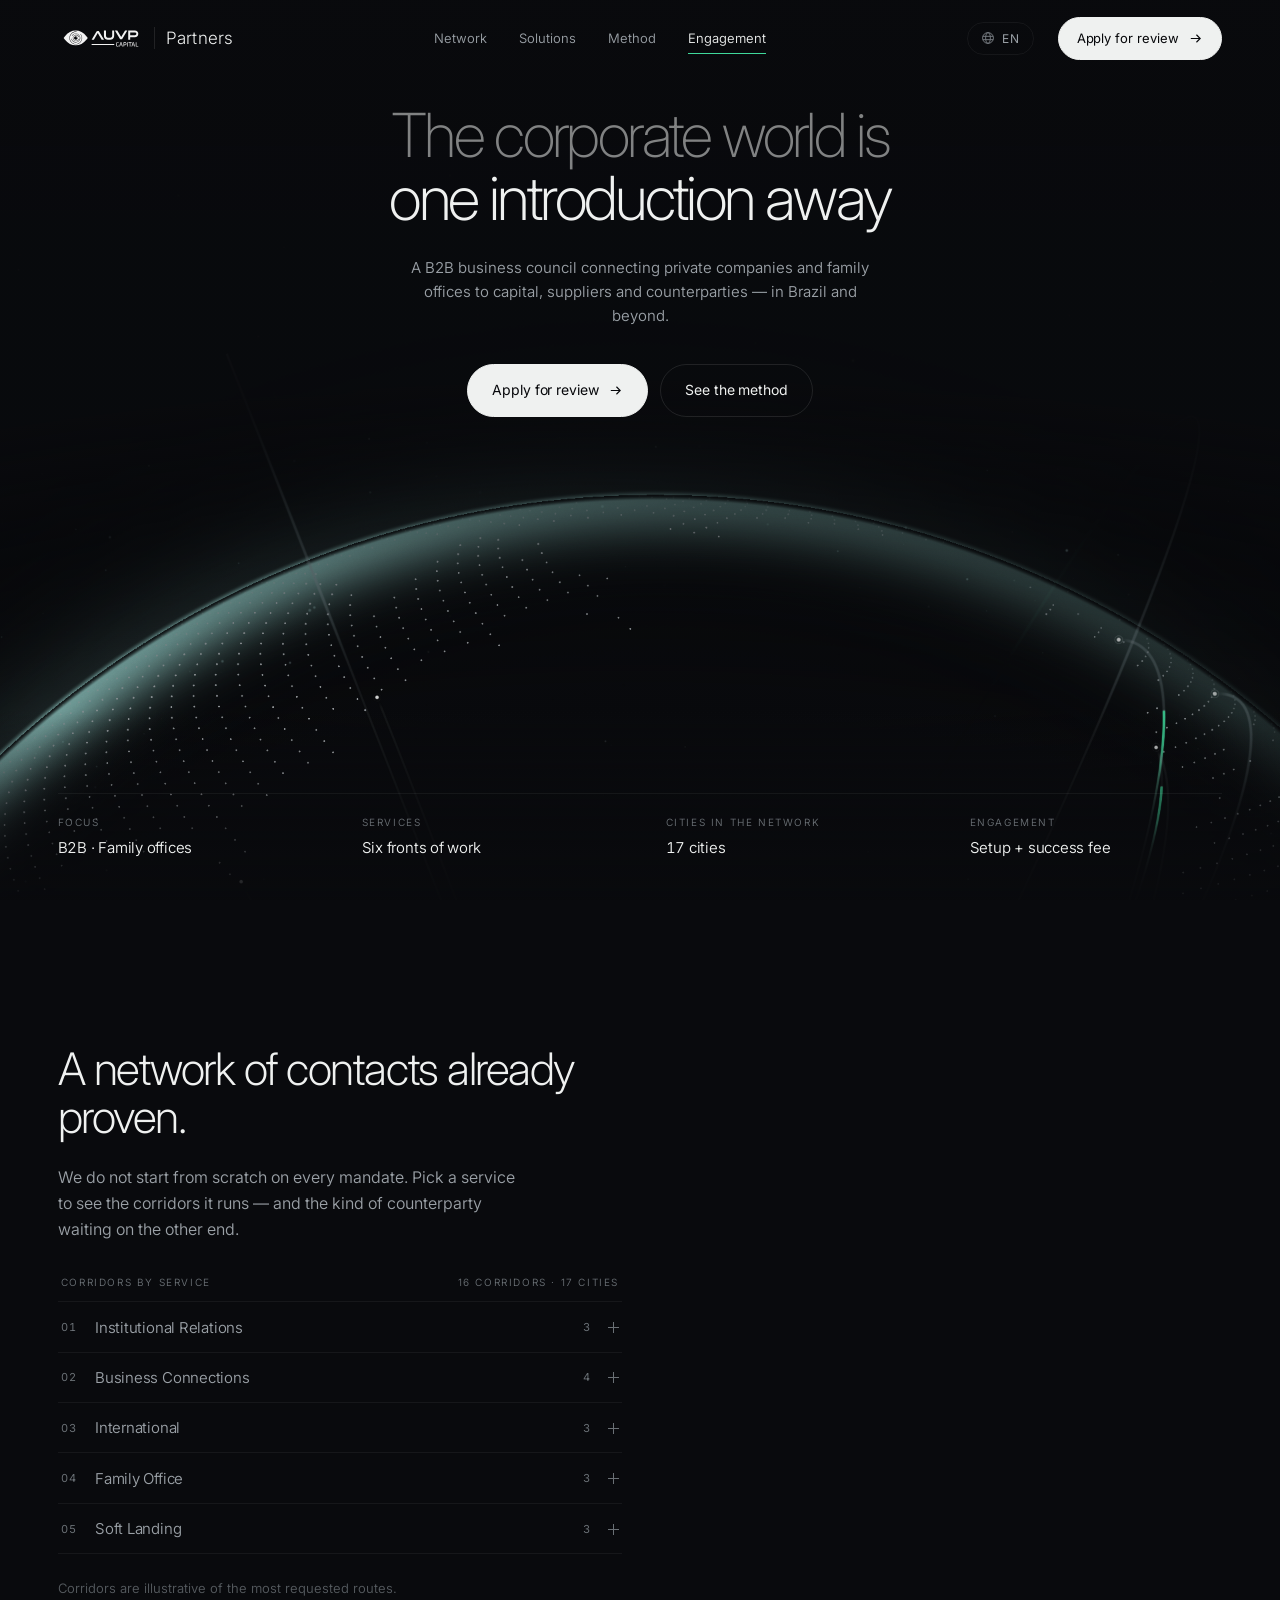
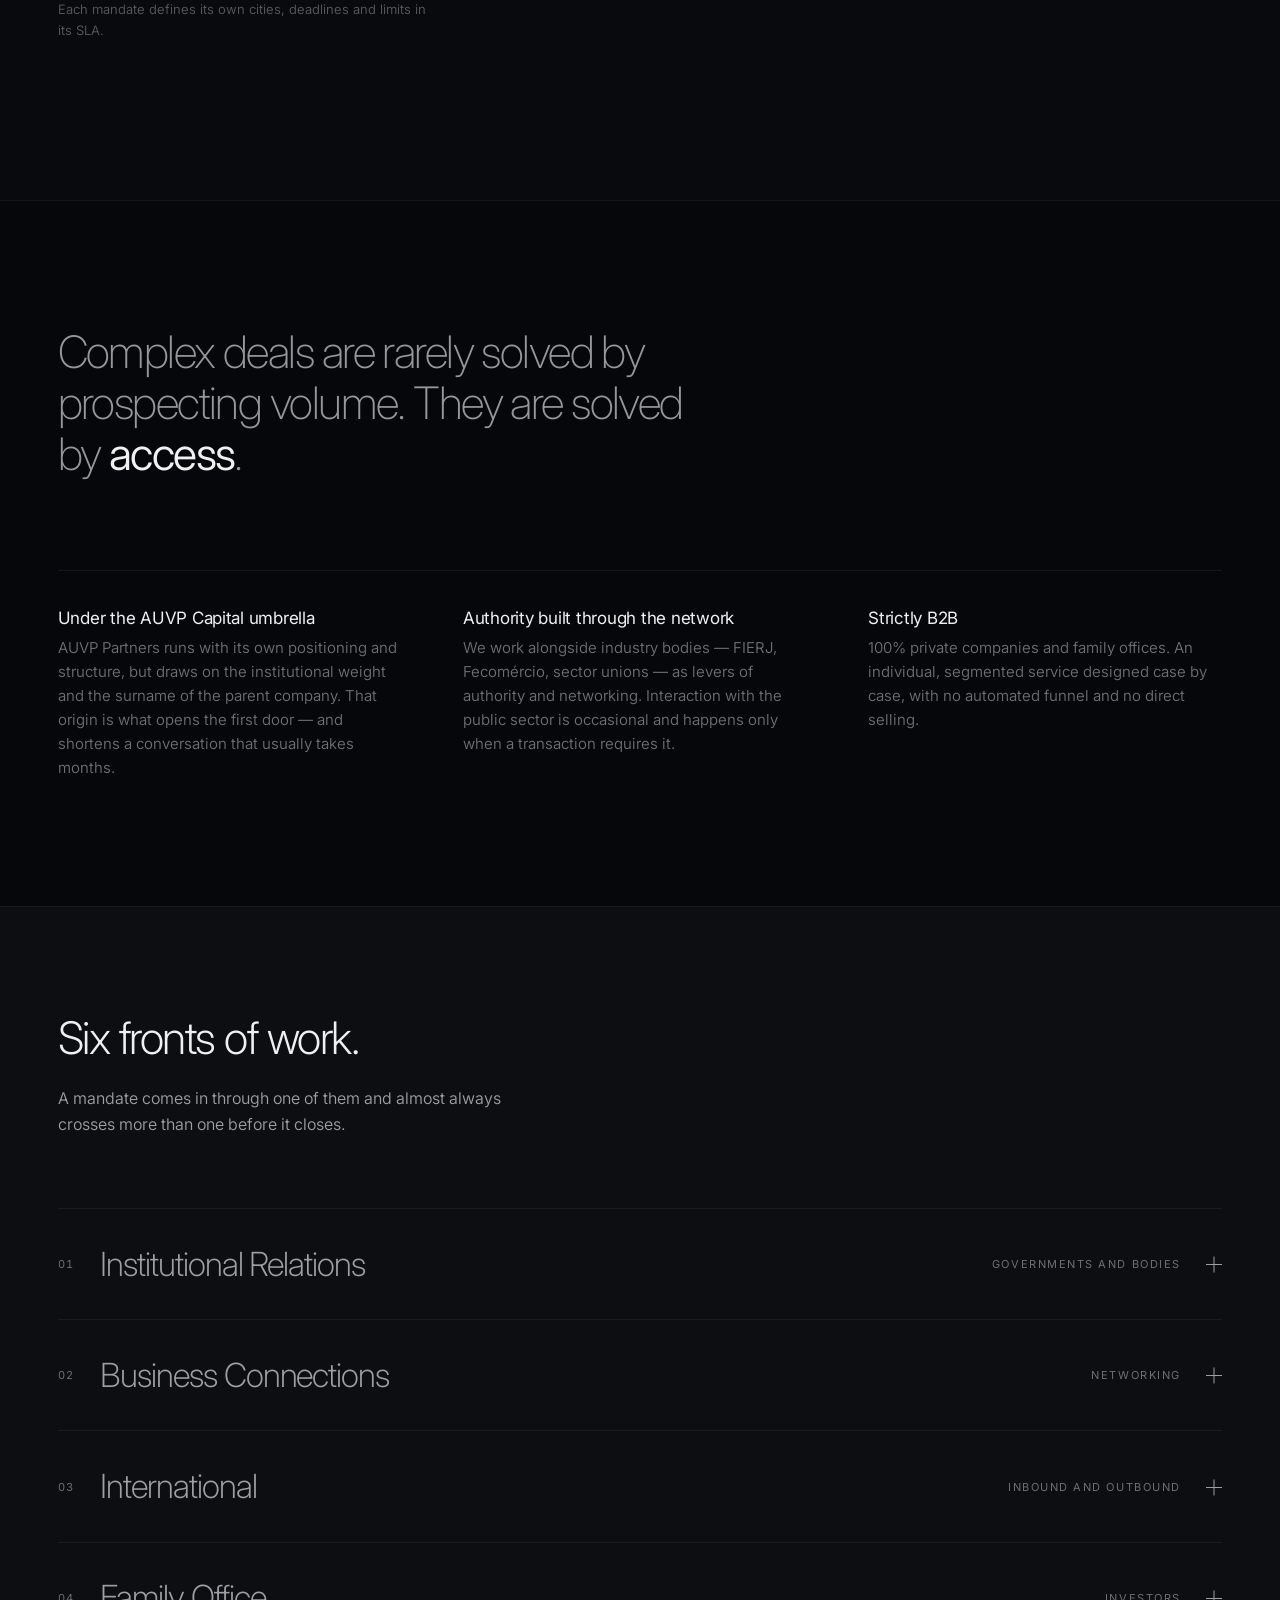
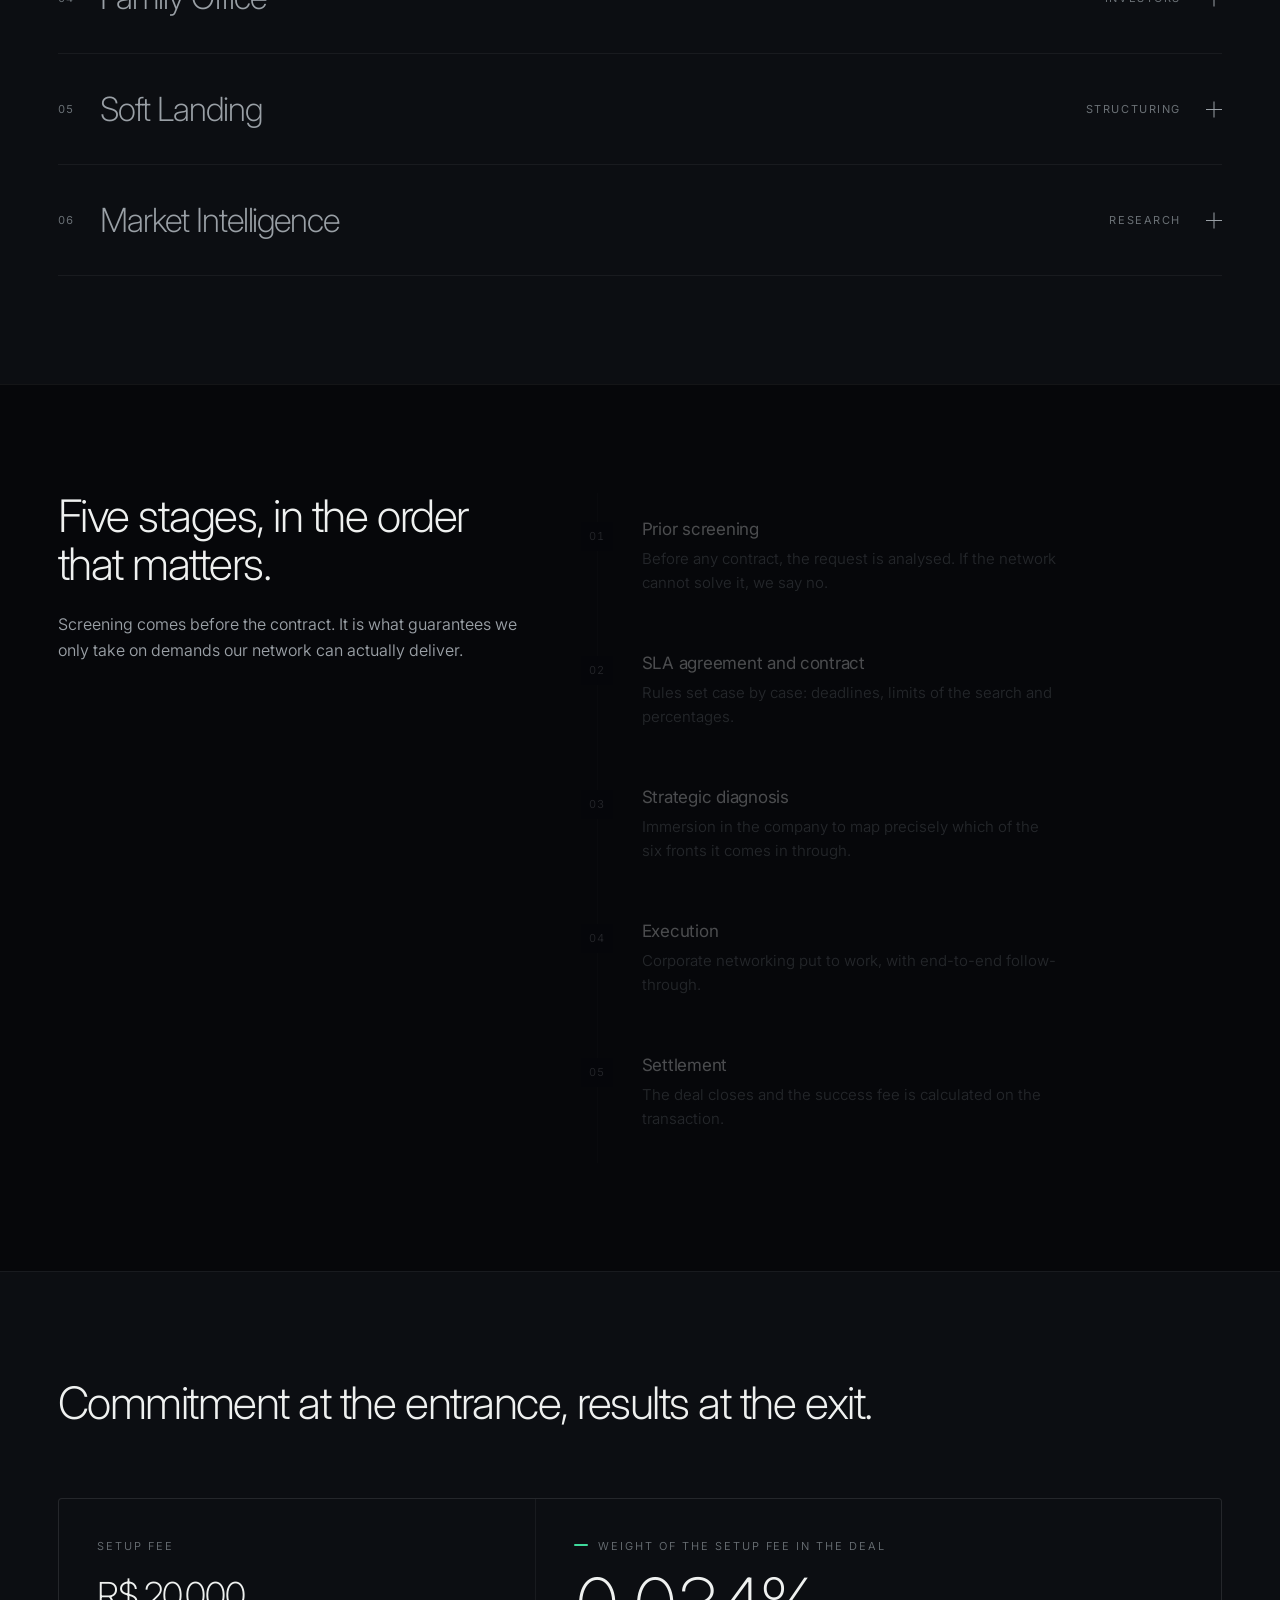
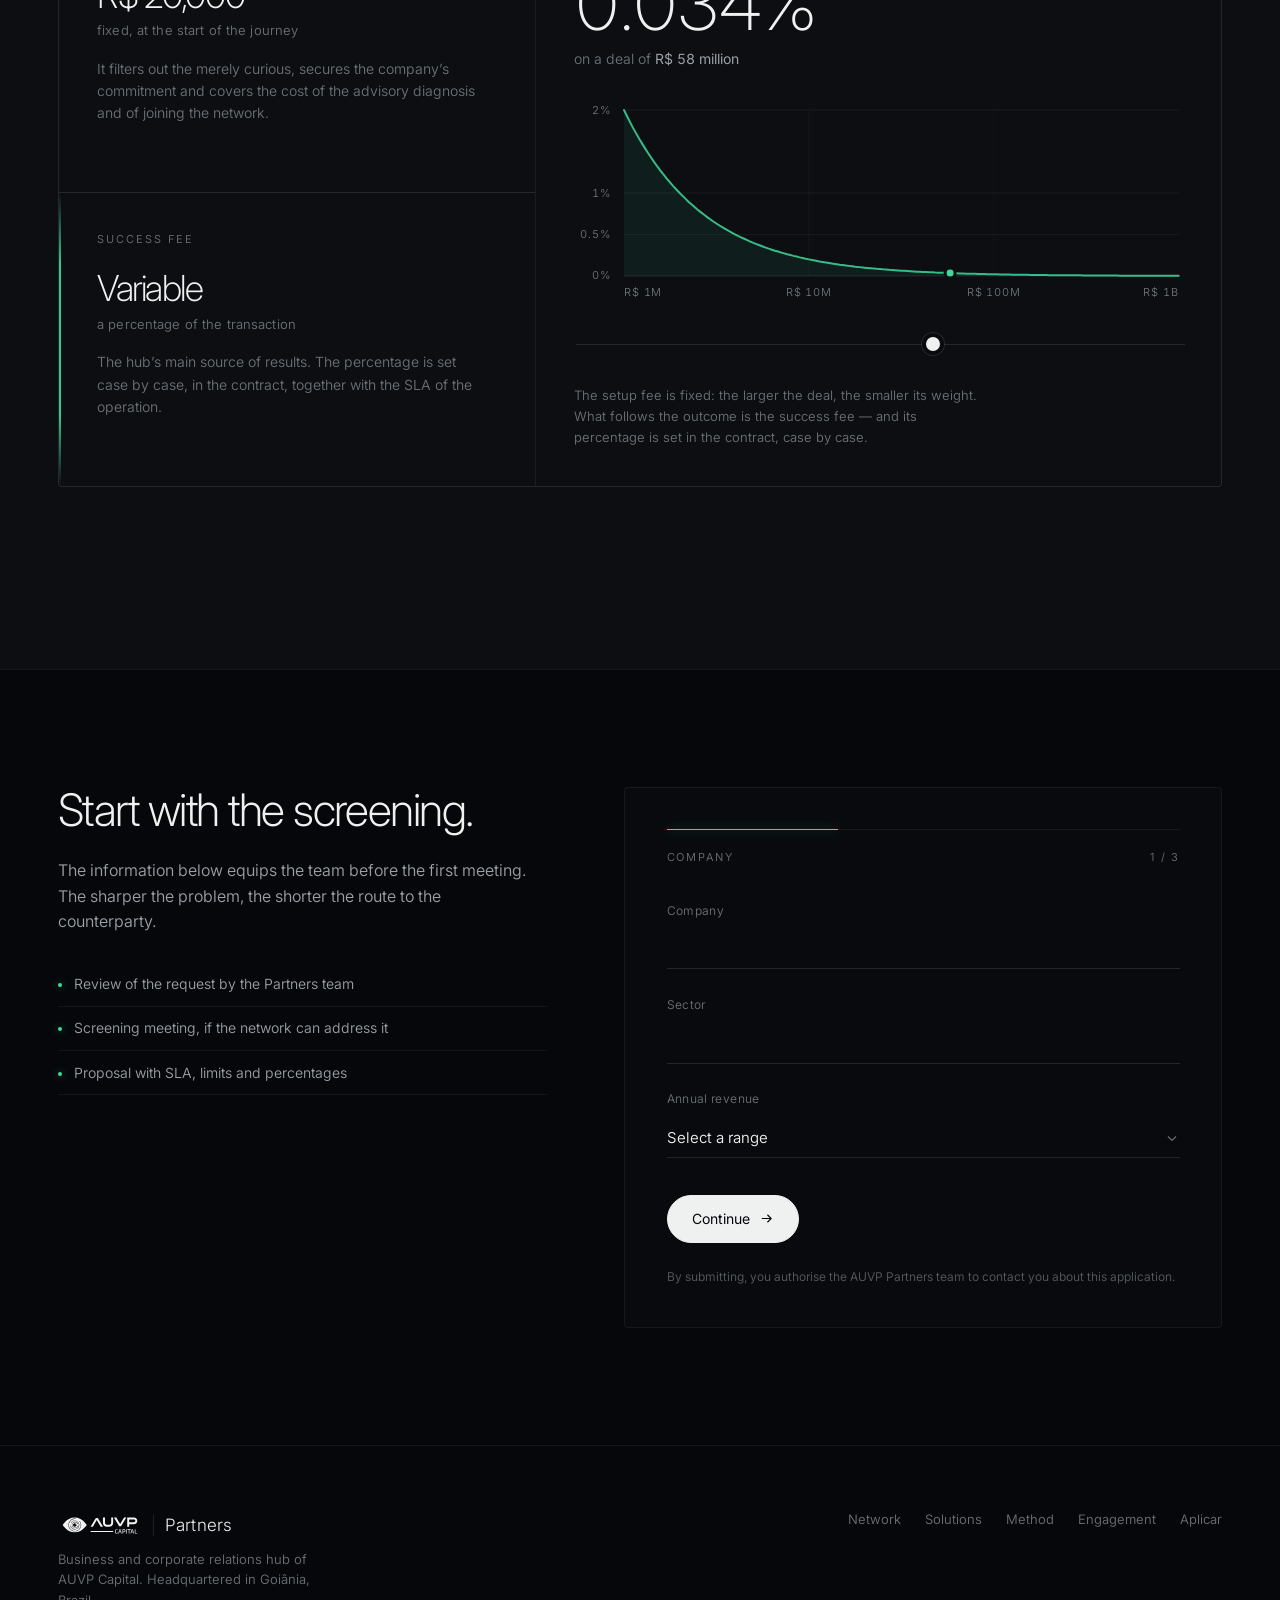
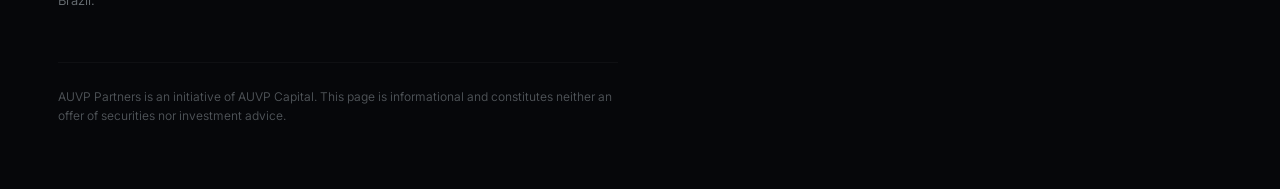
==== commit 36d75239: "Trocar as pílulas de filtro por um índice de serviços As seis pílulas quebravam em duas linhas e não" ====
--- a/index.html
+++ b/index.html
@@ -117,9 +117,8 @@
             que ele percorre — e o tipo de contraparte que está do outro lado.
           </p>
 
-          <div class="fronts" role="group" aria-label="Filtrar corredores por serviço" data-i18n-attr="aria-label:net.filterLabel" data-fronts></div>
-
-          <ol class="routes" data-routes aria-label="Corredores" data-i18n-attr="aria-label:net.routesLabel"></ol>
+          <div class="svcnav" data-fronts data-i18n-attr="aria-label:net.filterLabel"
+               aria-label="Filtrar corredores por serviço"></div>
 
           <p class="note" data-i18n="net.note">
             Corredores ilustrativos das rotas mais demandadas. Cada mandato define
--- a/assets/css/site.css
+++ b/assets/css/site.css
@@ -52,6 +52,9 @@
 .skip:focus{left:12px;top:12px}
 .wrap{width:100%;max-width:var(--wrap);margin-inline:auto;padding-inline:var(--gap)}
 section[id]{scroll-margin-top:clamp(84px,11vh,116px)}
+/* A rede já começa com folga própria; sem isso a âncora revela a régua de dados
+   do hero espremida sob a barra fixa. */
+#rede{scroll-margin-top:0}
 
 /* Telas largas: a página respira até 1720px em vez de estagnar em 1320. */
 @media (min-width:1560px){:root{--wrap:1500px;--gap:80px}}
@@ -227,19 +230,37 @@
 .network .lede{margin-bottom:2rem}
 .network .note{margin-top:1.5rem;opacity:.8}
 
-.fronts{display:flex;flex-wrap:wrap;gap:.4rem;margin-bottom:1.9rem}
-.front{
-  appearance:none;background:none;font-family:inherit;color:var(--faint);cursor:pointer;
-  border:1px solid var(--line-soft);border-radius:999px;padding:.5rem .95rem;font-size:.75rem;
-  display:inline-flex;align-items:center;gap:.5rem;
-  transition:color .4s var(--ease),border-color .4s var(--ease),background .4s var(--ease);
-}
-.front::before{content:'';width:5px;height:5px;border-radius:50%;background:currentColor;opacity:.4;transition:background .35s,opacity .35s,box-shadow .35s}
-.front:hover{color:var(--text);border-color:var(--line)}
-.front[aria-pressed="true"]{color:var(--text);border-color:rgba(255,255,255,.22);background:rgba(255,255,255,.04)}
-.front[aria-pressed="true"]::before{background:var(--accent);opacity:1;box-shadow:0 0 8px rgba(63,217,155,.7)}
-
-.routes{list-style:none;margin:0;padding:0;border-top:1px solid var(--line-soft)}
+/* Índice de serviços: navega e filtra ao mesmo tempo, no lugar das pílulas. */
+.svcnav{margin-bottom:1.4rem}
+.svcnav__head{
+  display:flex;justify-content:space-between;gap:1rem;margin:0;padding:0 .2rem .7rem;
+  border-bottom:1px solid var(--line-soft);
+  font-size:.625rem;letter-spacing:.16em;text-transform:uppercase;color:var(--faint);
+}
+.svc{border-bottom:1px solid var(--line-soft);position:relative}
+.svc h3{margin:0;font-size:inherit;font-weight:inherit}
+.svc__head{
+  width:100%;display:grid;grid-template-columns:auto minmax(0,1fr) auto auto;align-items:center;
+  gap:1.1rem;padding:.95rem .2rem;background:none;border:0;color:inherit;font-family:inherit;
+  text-align:left;cursor:pointer;transition:padding-inline .45s var(--ease),background .4s var(--ease);
+}
+.svc__head:hover,.svc[data-open] .svc__head{background:rgba(255,255,255,.035);padding-inline:.75rem .55rem}
+.svc__num{font-size:.6875rem;letter-spacing:.12em;color:var(--faint);font-variant-numeric:tabular-nums;transition:color .4s var(--ease)}
+.svc[data-open] .svc__num{color:var(--accent)}
+.svc__name{font-size:.9375rem;font-weight:350;letter-spacing:-.015em;color:var(--dim);transition:color .35s var(--ease)}
+.svc__head:hover .svc__name,.svc[data-open] .svc__name{color:var(--text)}
+.svc__count{font-size:.6875rem;color:var(--faint);font-variant-numeric:tabular-nums;letter-spacing:.06em}
+.svc__mark{position:relative;width:11px;height:11px;color:var(--faint);flex:none}
+.svc__mark i{position:absolute;inset:50% 0 auto;height:1px;background:currentColor;transition:transform .5s var(--ease)}
+.svc__mark i:last-child{transform:rotate(90deg)}
+.svc[data-open] .svc__mark i:last-child{transform:rotate(0)}
+.svc[data-open] .svc__mark{color:var(--dim)}
+.svc__panel{overflow:hidden}
+.svc__panel .routes{border-top:0;padding:0 0 .7rem 2.3rem}
+.svc__panel .route{border-bottom:0}
+.svc__panel .route+.route{border-top:1px solid var(--line-soft)}
+
+.routes{list-style:none;margin:0;padding:0}
 .route{border-bottom:1px solid var(--line-soft)}
 .route__btn{
   width:100%;display:grid;grid-template-columns:minmax(0,1fr) auto;align-items:baseline;
@@ -484,6 +505,8 @@
   .hero__title{font-size:clamp(2rem,8.6vw,2.9rem)}
   .facts{grid-template-columns:repeat(2,minmax(0,1fr))}
   .form__actions{flex-direction:column-reverse;align-items:stretch}
+  .svcnav__head span:first-child{display:none}
+  .svcnav__head{justify-content:flex-end}
 }
 @media (prefers-reduced-motion:reduce){
   .reveal{opacity:1;transform:none}
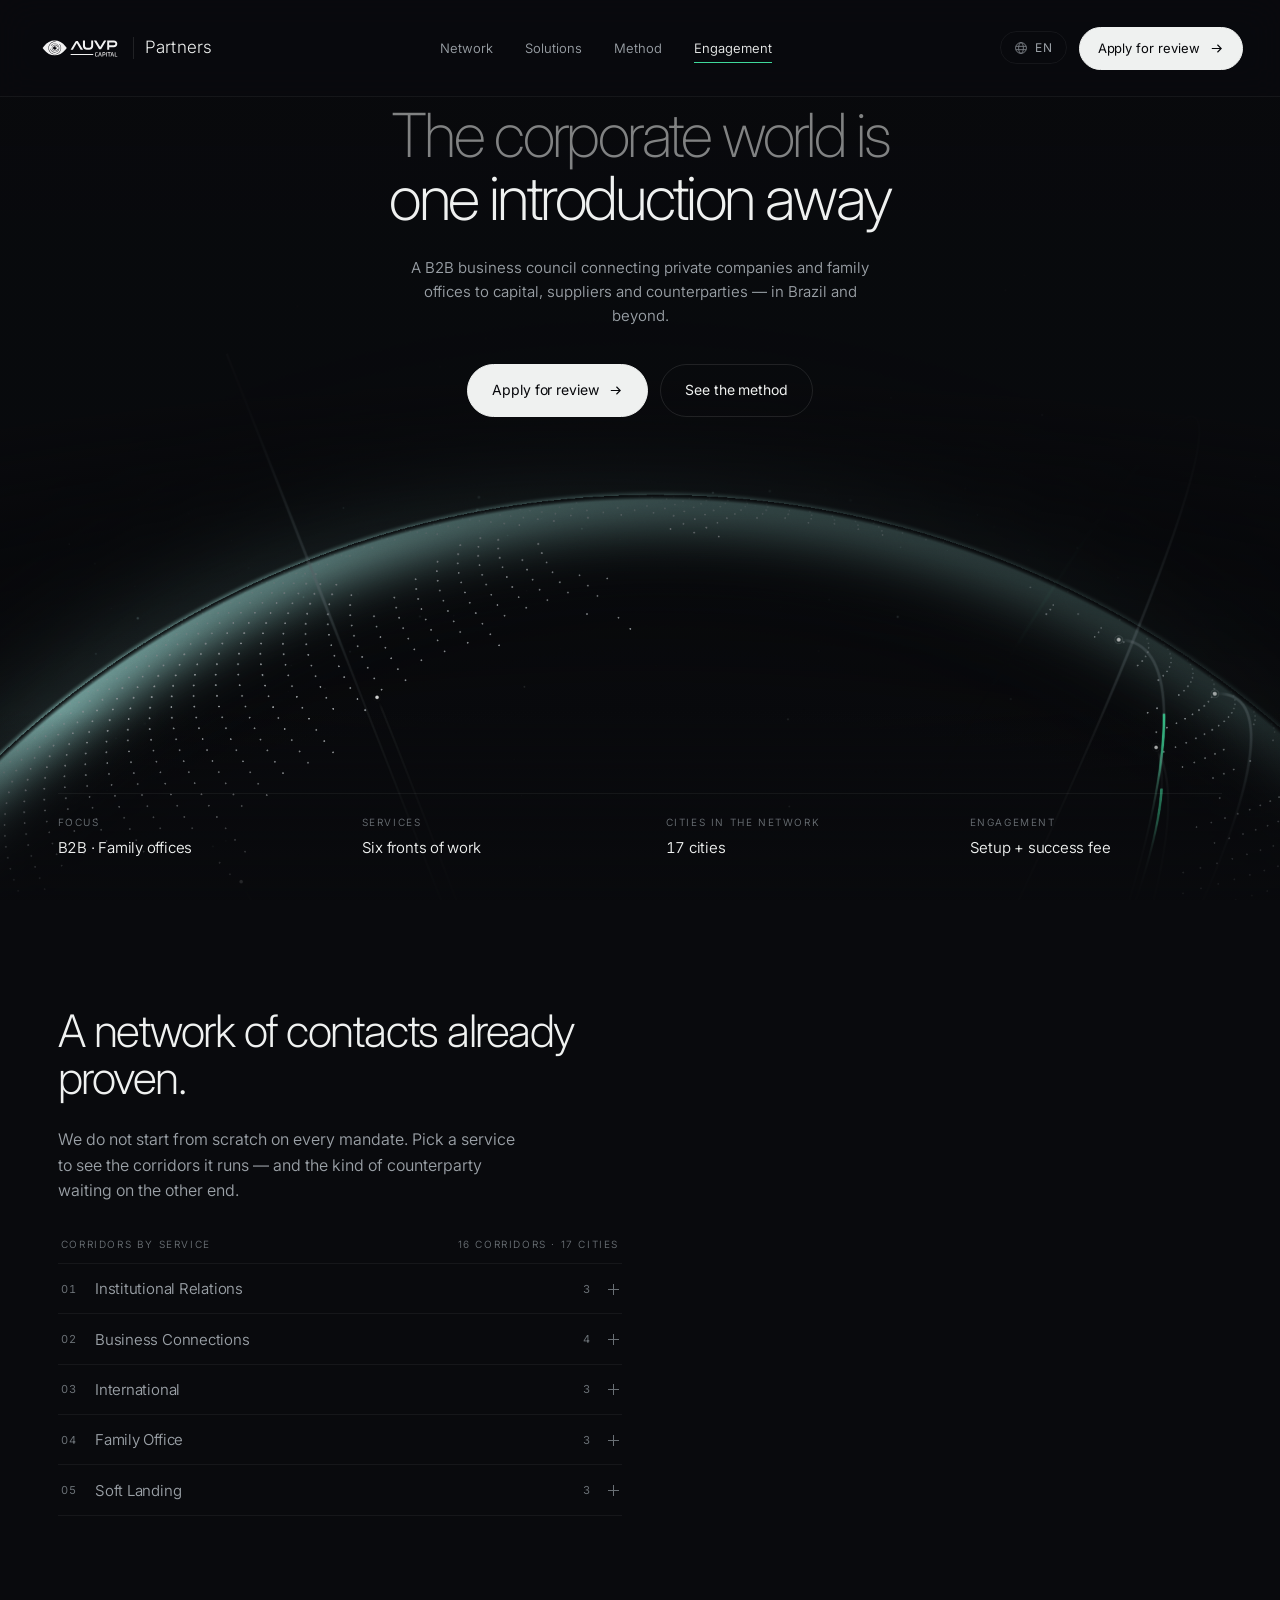
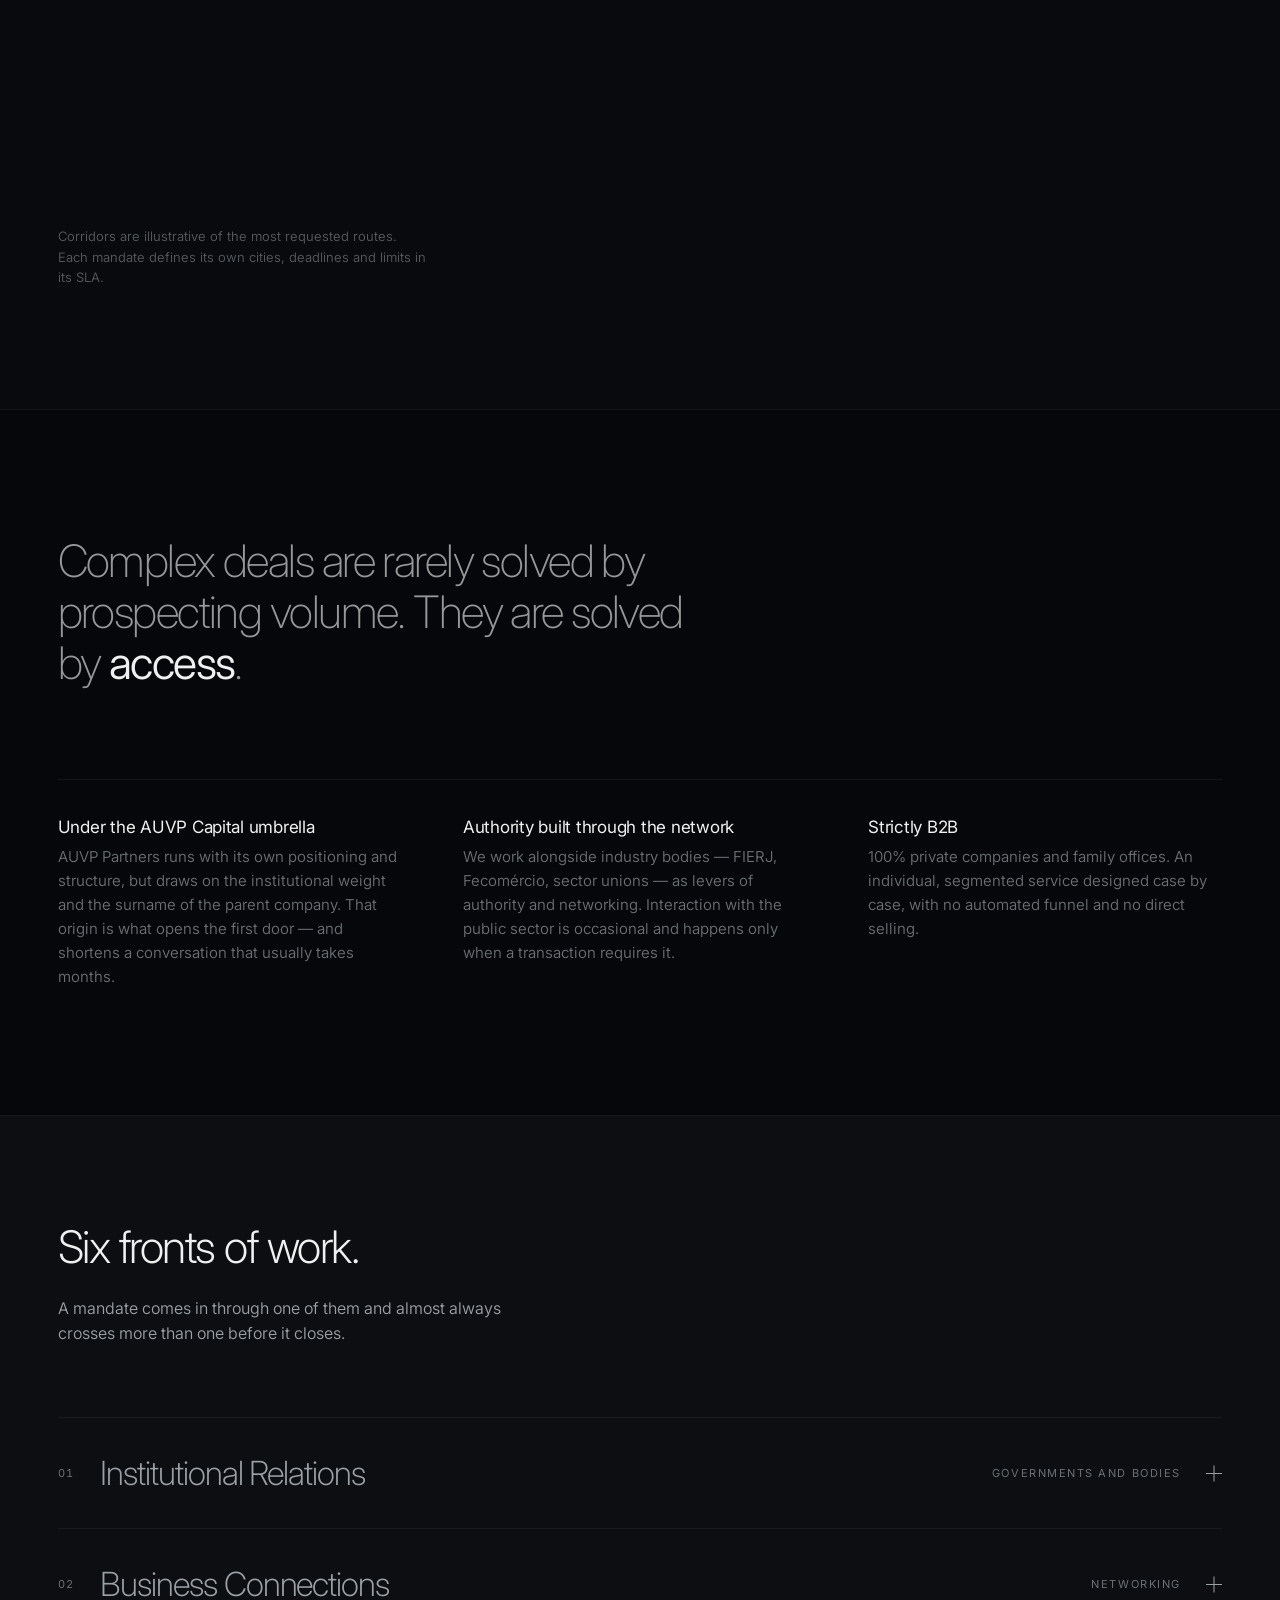
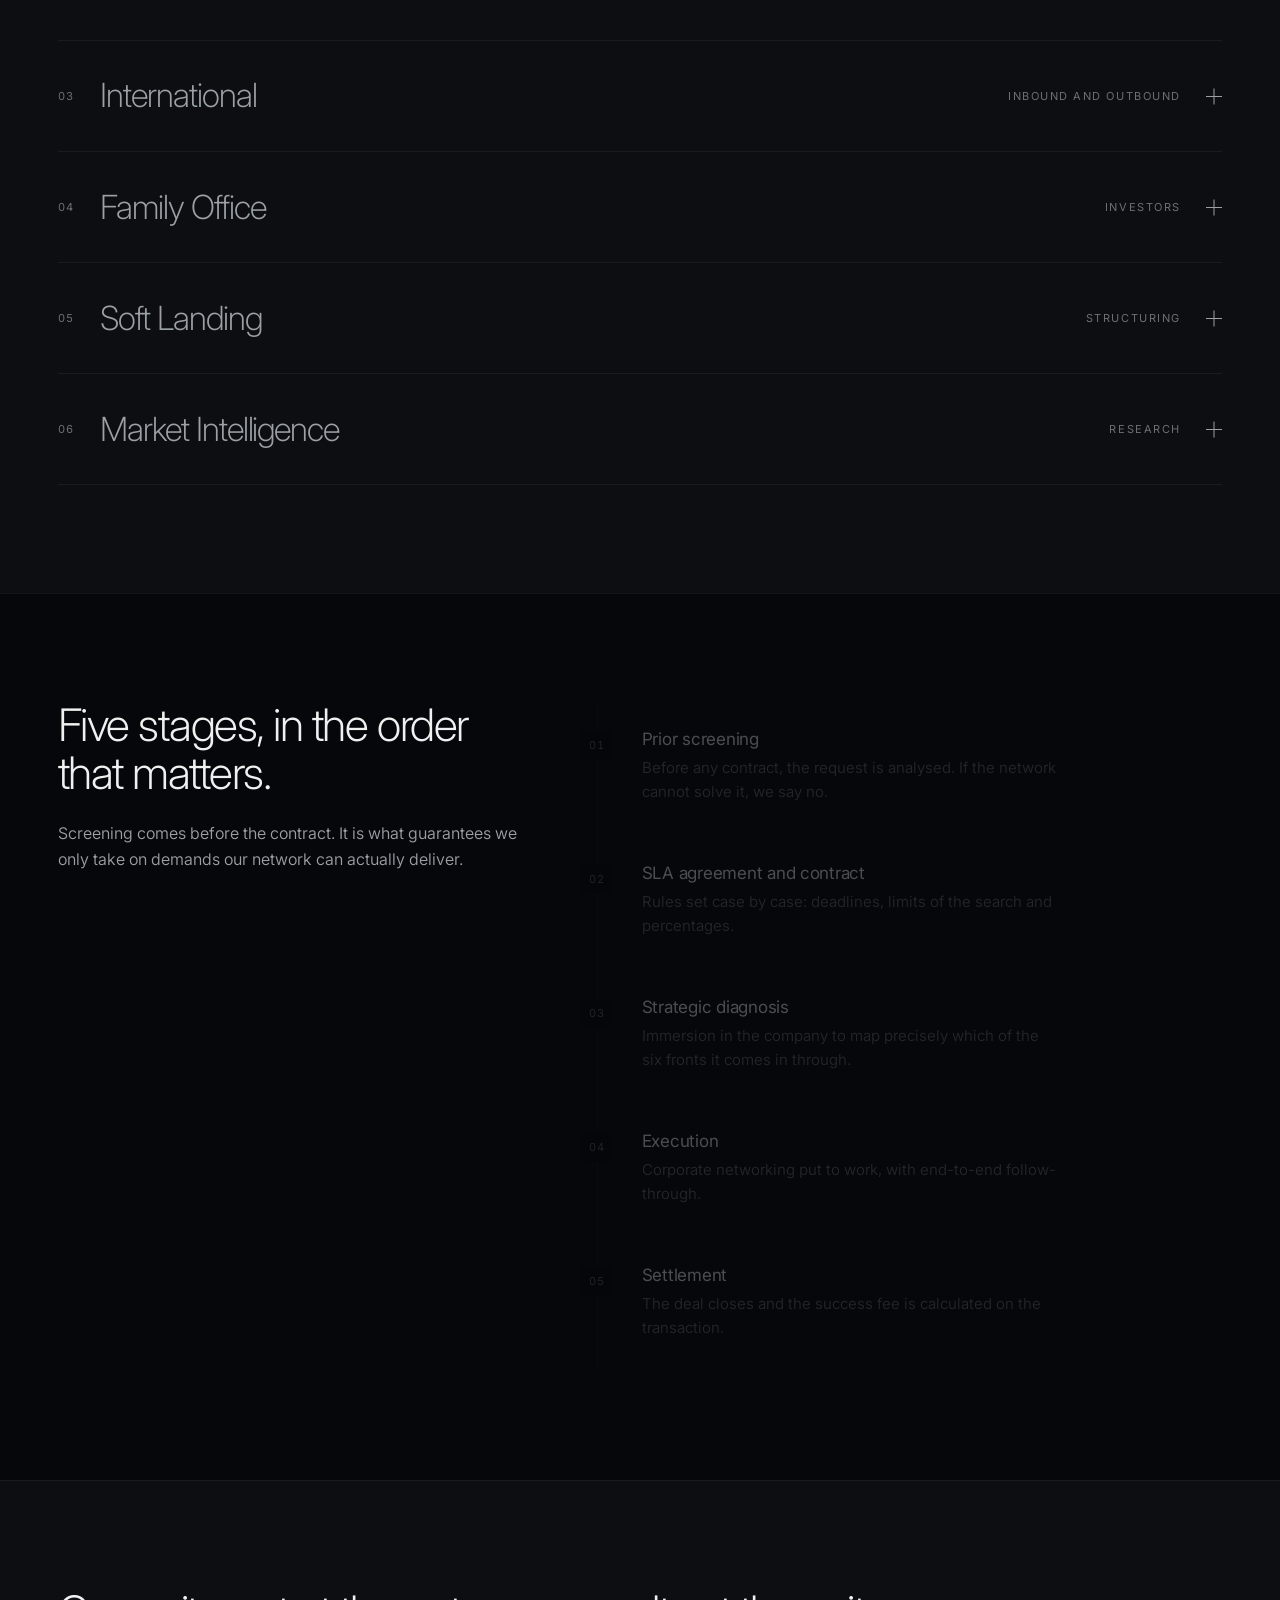
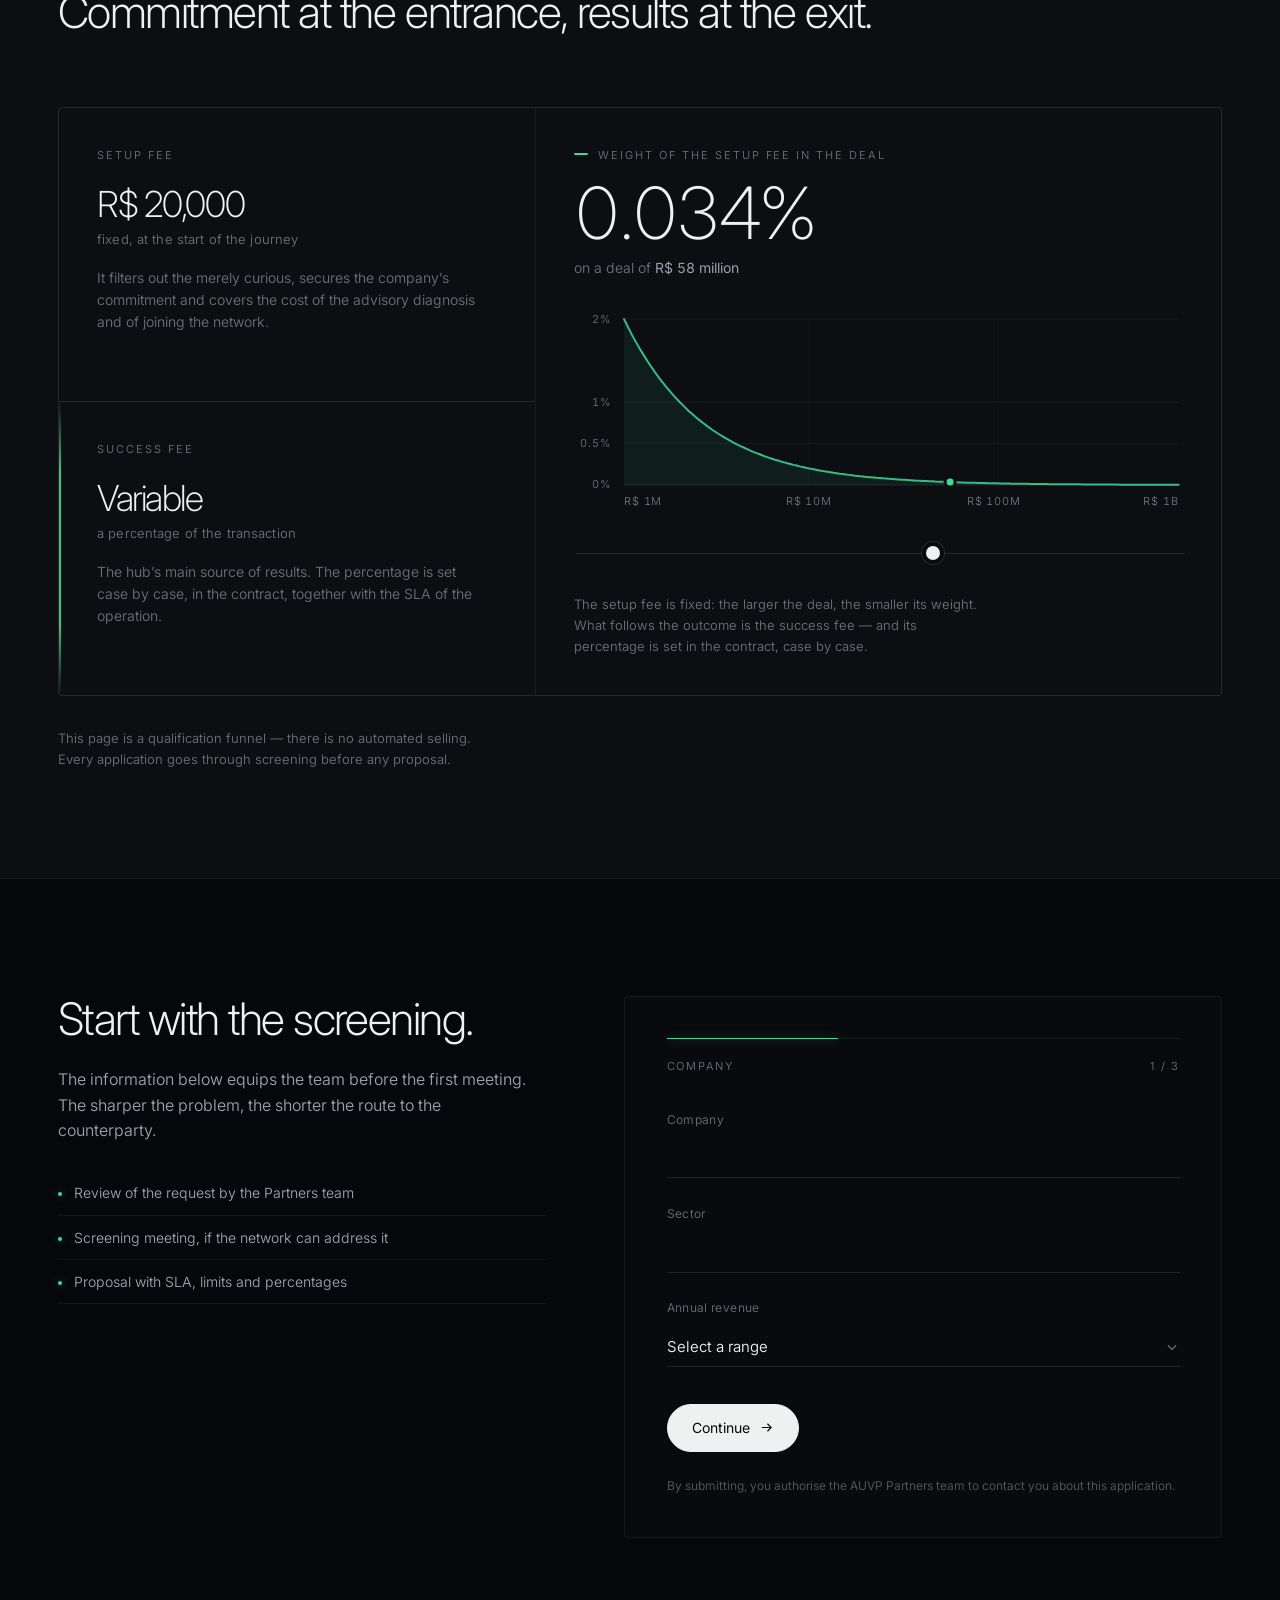
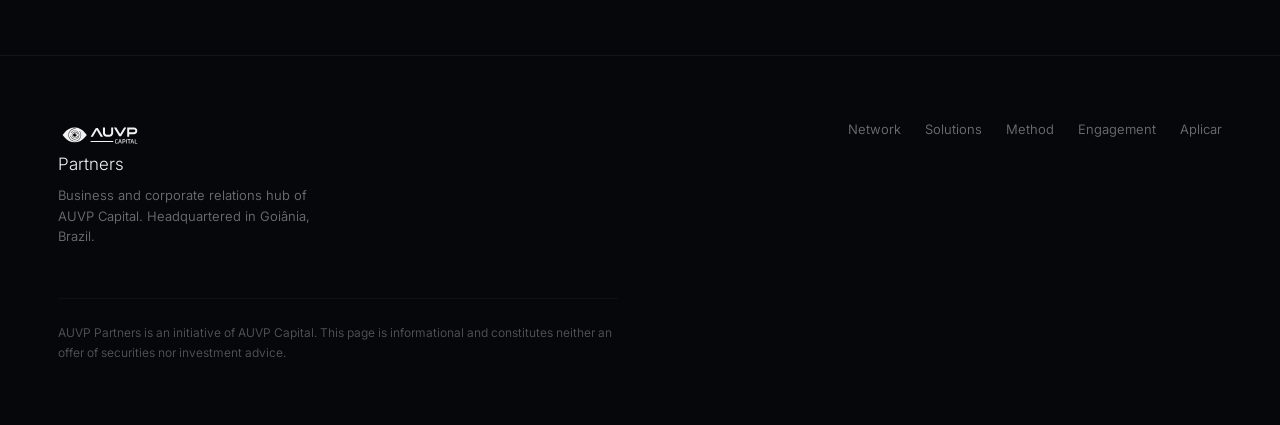
==== commit 7baa46fe: "Alinhar o menu ao padrão da LP de recrutamento de consultoria Mesma estrutura, mesma mecânica e mesm" ====
--- a/index.html
+++ b/index.html
@@ -24,7 +24,7 @@
 
 <header class="nav" data-nav>
   <div class="nav__inner">
-    <a class="brand" href="#topo" aria-label="AUVP Partners — início" data-i18n-attr="aria-label:nav.home">
+    <a class="nav__brand" href="#topo" aria-label="AUVP Partners — início" data-i18n-attr="aria-label:nav.home">
       <img class="brand__logo" src="assets/brand/auvp-capital-horizontal.svg" alt="AUVP Capital" width="400" height="152">
       <span class="brand__rule" aria-hidden="true"></span>
       <span class="brand__name">Partners</span>
@@ -37,35 +37,38 @@
       <a href="#engajamento" data-i18n="nav.engagement">Engajamento</a>
     </nav>
 
-    <div class="lang" data-lang>
-      <button class="lang__btn" type="button" aria-expanded="false" aria-haspopup="true"
-              data-lang-toggle data-i18n-attr="aria-label:nav.language" aria-label="Idioma">
-        <svg viewBox="0 0 16 16" aria-hidden="true" fill="none" stroke="currentColor" stroke-width="1.1">
-          <circle cx="8" cy="8" r="6.2"></circle>
-          <ellipse cx="8" cy="8" rx="2.7" ry="6.2"></ellipse>
-          <path d="M2.1 6.1h11.8M2.1 9.9h11.8"></path>
-        </svg>
-        <span data-lang-current>PT</span>
+    <div class="nav__actions">
+      <div class="lang" data-lang>
+        <button class="lang__btn" type="button" aria-expanded="false" aria-haspopup="true"
+                data-lang-toggle data-i18n-attr="aria-label:nav.language" aria-label="Idioma">
+          <svg viewBox="0 0 16 16" aria-hidden="true" fill="none" stroke="currentColor" stroke-width="1.1">
+            <circle cx="8" cy="8" r="6.2"></circle>
+            <ellipse cx="8" cy="8" rx="2.7" ry="6.2"></ellipse>
+            <path d="M2.1 6.1h11.8M2.1 9.9h11.8"></path>
+          </svg>
+          <span data-lang-current>PT</span>
+        </button>
+        <ul class="lang__menu" hidden data-lang-menu></ul>
+      </div>
+
+      <a class="btn btn--sm btn--solid" href="#aplicacao" data-magnetic>
+        <span data-i18n="nav.cta">Aplicar para avaliação</span>
+        <svg viewBox="0 0 16 16" aria-hidden="true" fill="none" stroke="currentColor" stroke-width="1.2"><path d="M3 8h10M9 4l4 4-4 4"/></svg>
+      </a>
+
+      <button class="nav__toggle" type="button" aria-label="Abrir menu" aria-expanded="false"
+              aria-controls="menu-mobile" data-menu-toggle data-i18n-attr="aria-label:nav.menu">
+        <span></span><span></span><span></span>
       </button>
-      <ul class="lang__menu" hidden data-lang-menu></ul>
-    </div>
-
-    <a class="btn btn--sm btn--solid" href="#aplicacao" data-magnetic>
-      <span data-i18n="nav.cta">Aplicar para avaliação</span>
-      <svg viewBox="0 0 16 16" aria-hidden="true" fill="none" stroke="currentColor" stroke-width="1.2"><path d="M3 8h10M9 4l4 4-4 4"/></svg>
-    </a>
-
-    <button class="nav__toggle" type="button" aria-expanded="false" aria-controls="menu-mobile" data-menu-toggle>
-      <span class="sr-only" data-i18n="nav.menu">Abrir menu</span>
-      <span class="nav__bars" aria-hidden="true"><i></i><i></i></span>
-    </button>
+    </div>
   </div>
-  <div class="nav__sheet" id="menu-mobile" hidden data-menu-sheet>
+
+  <div class="nav__mobile" id="menu-mobile" hidden data-menu-sheet>
     <a href="#rede" data-i18n="nav.network">Rede</a>
     <a href="#solucoes" data-i18n="nav.solutions">Soluções</a>
     <a href="#metodo" data-i18n="nav.method">Método</a>
     <a href="#engajamento" data-i18n="nav.engagement">Engajamento</a>
-    <a href="#aplicacao" data-i18n="nav.ctaLong">Aplicar para avaliação</a>
+    <a href="#aplicacao" class="btn btn--solid" data-i18n="nav.ctaLong">Aplicar para avaliação</a>
   </div>
 </header>
 
--- a/assets/css/site.css
+++ b/assets/css/site.css
@@ -26,6 +26,10 @@
   --sans:'Inter','PingFang SC','Hiragino Sans GB','Microsoft YaHei','Noto Sans CJK SC',
     system-ui,-apple-system,'Segoe UI',sans-serif;
   --gap:clamp(20px,4.5vw,68px);
+  --nav-h:4.75rem;
+  --nav-pad:.625rem;
+  --shadow-chip:0 8px 20px -10px rgba(0,0,0,.55);
+  --morph:cubic-bezier(.32,.72,0,1);
   --wrap:1320px;
   --ease:cubic-bezier(.22,.68,.24,1);
 }
@@ -51,7 +55,7 @@
 .skip{position:absolute;left:-9999px;top:0;z-index:99;background:var(--text);color:var(--ink);padding:12px 18px;font-size:13px}
 .skip:focus{left:12px;top:12px}
 .wrap{width:100%;max-width:var(--wrap);margin-inline:auto;padding-inline:var(--gap)}
-section[id]{scroll-margin-top:clamp(84px,11vh,116px)}
+section[id]{scroll-margin-top:clamp(112px,13vh,140px)}
 /* A rede já começa com folga própria; sem isso a âncora revela a régua de dados
    do hero espremida sob a barra fixa. */
 #rede{scroll-margin-top:0}
@@ -112,60 +116,69 @@
 .lang__code{font-size:.6875rem;letter-spacing:.1em;color:var(--faint)}
 .lang__menu button[aria-current="true"] .lang__code{display:none}
 
-/* ---------- nav ---------- */
-.nav{
-  position:fixed;inset:0 0 auto;z-index:40;padding-top:0;
-  transition:padding-top .55s var(--ease);
-}
-/* Como a barra fica sempre visível, o conteúdo passa por baixo dela: este véu
-   evita que o texto colida com a pílula. */
-.nav::before{
-  content:'';position:absolute;inset:0 0 -34px;pointer-events:none;opacity:0;
-  background:linear-gradient(180deg,rgba(6,7,10,.92) 0%,rgba(6,7,10,.55) 55%,rgba(6,7,10,0) 100%);
-  transition:opacity .5s var(--ease);
-}
-.nav.is-pill::before{opacity:1}
-.nav__inner{position:relative}
+/* ---------- nav ----------
+   A superfície do menu é uma camada só: sangra até as bordas da tela enquanto a
+   hero passa atrás e encolhe até virar pílula depois dela. O que anima são as
+   distâncias e o raio — nunca a opacidade —, então a troca é uma transformação
+   contínua, sem esmaecer. Fixa em vez de sticky porque aqui o globo passa atrás
+   do menu; sticky empurraria a hero para baixo da barra. */
+.nav{position:fixed;inset:0 0 auto;z-index:50;padding-block:var(--nav-pad)}
 .nav__inner{
-  width:100%;max-width:var(--wrap);margin-inline:auto;padding:1rem var(--gap);
-  display:flex;align-items:center;gap:1.5rem;
-  border:1px solid transparent;border-radius:0;background:transparent;
-  transition:width .6s var(--ease),max-width .6s var(--ease),padding .6s var(--ease),background .5s var(--ease),
-             border-color .5s var(--ease),border-radius .5s var(--ease),box-shadow .5s var(--ease);
-}
-/* Fora da hero o menu vira uma pílula — alinhada às bordas do conteúdo, não
-   mais estreita que ele — e permanece fixa no topo durante toda a rolagem. */
-.nav.is-pill{padding-top:14px}
-.nav.is-pill .nav__inner{
-  width:calc(100% - var(--gap) * 2);
-  max-width:calc(var(--wrap) - var(--gap) * 2);
-  padding:.55rem .55rem .55rem 1.25rem;
-  background:rgba(9,10,14,.72);backdrop-filter:blur(18px) saturate(1.1);
-  border-color:var(--line-soft);border-radius:999px;
-  box-shadow:0 12px 40px -18px rgba(0,0,0,.9);
-}
-
-.brand{display:flex;align-items:center;gap:.7rem;text-decoration:none;flex:none;margin:0}
+  /* Mais larga que a coluna de conteúdo exatamente o dobro do recuo interno,
+     para a marca alinhar com o texto das dobras abaixo. */
+  width:min(100% - 1.5rem,calc(var(--wrap) - var(--gap) * 2 + 2.5rem));
+  height:var(--nav-h);margin-inline:auto;padding-inline:1.25rem;
+  display:flex;align-items:center;justify-content:space-between;gap:1.5rem;position:relative;
+}
+.nav__inner::before{
+  content:'';position:absolute;z-index:0;
+  top:calc(var(--nav-pad) * -1);bottom:calc(var(--nav-pad) * -1);
+  left:calc(-50vw + 50%);right:calc(-50vw + 50%);
+  background:rgba(10,11,15,.72);
+  backdrop-filter:blur(18px) saturate(180%);
+  -webkit-backdrop-filter:blur(18px) saturate(180%);
+  border-radius:0;box-shadow:0 1px 0 var(--line-soft);
+  transition:top .5s var(--morph),bottom .5s var(--morph),left .5s var(--morph),
+             right .5s var(--morph),border-radius .5s var(--morph),box-shadow .5s ease;
+}
+.nav.is-floating .nav__inner::before{
+  top:0;bottom:0;left:0;right:0;border-radius:999px;box-shadow:var(--shadow-chip);
+}
+.nav__inner>*{position:relative;z-index:1}
+.nav .btn{border-radius:999px}
+
+.nav__brand{display:flex;align-items:center;gap:.7rem;text-decoration:none;flex:none}
 .brand__logo{height:32px;width:auto;opacity:.95}
 .brand__rule{width:1px;height:22px;background:var(--line);flex:none}
 .brand__name{font-size:1.0625rem;font-weight:300;letter-spacing:.005em;color:var(--text);white-space:nowrap}
-
-.nav__links{display:flex;gap:2rem;margin-inline:auto;transition:gap .6s var(--ease)}
-.nav.is-pill .nav__links{gap:1.5rem}
-.nav__links a{font-size:.8125rem;text-decoration:none;color:var(--dim);position:relative;padding-block:.3rem;transition:color .35s var(--ease)}
-.nav__links a::after{content:'';position:absolute;left:0;right:0;bottom:0;height:1px;background:var(--accent);transform:scaleX(0);transform-origin:left;transition:transform .5s var(--ease)}
+.nav__links{display:flex;gap:2rem;margin-inline:auto}
+.nav__links a{
+  font-size:.8125rem;text-decoration:none;color:var(--dim);position:relative;padding-block:.3rem;
+  transition:color .3s var(--ease);
+}
+.nav__links a::after{content:'';position:absolute;left:0;right:0;bottom:0;height:1px;background:var(--accent);
+  transform:scaleX(0);transform-origin:left;transition:transform .5s var(--ease)}
 .nav__links a:hover{color:var(--text)}
 .nav__links a:hover::after,.nav__links a.is-current::after{transform:scaleX(1)}
 .nav__links a.is-current{color:var(--text)}
 
-.nav__toggle{display:none;background:none;border:0;color:inherit;padding:.5rem;cursor:pointer}
-.nav__bars{display:block;width:20px}
-.nav__bars i{display:block;height:1px;background:currentColor;margin:5px 0;transition:transform .4s var(--ease)}
-.nav[data-open] .nav__bars i:first-child{transform:translateY(3px) rotate(45deg)}
-.nav[data-open] .nav__bars i:last-child{transform:translateY(-3px) rotate(-45deg)}
-.nav__sheet{display:none;flex-direction:column;padding:.25rem var(--gap) 1.6rem;background:rgba(6,7,10,.96);backdrop-filter:blur(16px)}
-.nav__sheet a{padding:.95rem 0;text-decoration:none;font-size:1.0625rem;color:var(--dim);border-bottom:1px solid var(--line-soft)}
-.nav__sheet a:last-child{color:var(--text)}
+.nav__actions{display:flex;align-items:center;gap:.75rem;flex:none}
+.nav__toggle{display:none;flex-direction:column;gap:5px;background:none;border:0;padding:.5rem;cursor:pointer}
+.nav__toggle span{width:22px;height:1px;background:var(--text);transition:transform .25s ease,opacity .25s ease}
+.nav__toggle[aria-expanded="true"] span:nth-child(1){transform:translateY(6px) rotate(45deg)}
+.nav__toggle[aria-expanded="true"] span:nth-child(2){opacity:0}
+.nav__toggle[aria-expanded="true"] span:nth-child(3){transform:translateY(-6px) rotate(-45deg)}
+
+.nav__mobile{
+  display:none;flex-direction:column;gap:.15rem;
+  width:min(100% - 1.5rem,calc(var(--wrap) - var(--gap) * 2 + 2.5rem));margin:.5rem auto 0;
+  padding:1rem 1.25rem 1.25rem;border:1px solid var(--line-soft);border-radius:20px;
+  background:rgba(9,10,14,.96);backdrop-filter:blur(18px) saturate(180%);
+}
+.nav__mobile a{text-decoration:none;font-size:1rem;padding:.8rem 0;color:var(--dim);border-bottom:1px solid var(--line-soft)}
+.nav__mobile a:hover{color:var(--text)}
+.nav__mobile .btn{justify-content:center;margin-top:.9rem;border-bottom:0;color:var(--ink)}
+.nav__mobile[data-open]{display:flex}
 
 /* =========================================================================
    PALCO — hero + rede sobre o mesmo canvas WebGL
@@ -232,6 +245,8 @@
 
 /* Índice de serviços: navega e filtra ao mesmo tempo, no lugar das pílulas. */
 .svcnav{margin-bottom:1.4rem}
+/* min-height é definido em JS: a altura do índice fechado somada à do maior
+   painel. Assim abrir ou fechar um serviço não altera a altura da página. */
 .svcnav__head{
   display:flex;justify-content:space-between;gap:1rem;margin:0;padding:0 .2rem .7rem;
   border-bottom:1px solid var(--line-soft);
@@ -255,7 +270,7 @@
 .svc__mark i:last-child{transform:rotate(90deg)}
 .svc[data-open] .svc__mark i:last-child{transform:rotate(0)}
 .svc[data-open] .svc__mark{color:var(--dim)}
-.svc__panel{overflow:hidden}
+.svc__panel{overflow:hidden;will-change:height}
 .svc__panel .routes{border-top:0;padding:0 0 .7rem 2.3rem}
 .svc__panel .route{border-bottom:0}
 .svc__panel .route+.route{border-top:1px solid var(--line-soft)}
@@ -480,12 +495,10 @@
 }
 @media (max-width:820px){
   .nav__links{display:none}
-  .nav__toggle{display:block;margin-left:auto}
-  .nav__sheet{display:flex;margin:10px var(--gap) 0;border-radius:20px;border:1px solid var(--line-soft);padding-inline:1.2rem}
-  .nav .btn--sm{display:none}
+  .nav__toggle{display:flex}
+  .nav__actions .btn{display:none}
   .lang__btn{padding:.5rem .7rem}
   .lang__menu{right:-.5rem}
-  .nav[data-open]{background:rgba(6,7,10,.96)}
   .hero{padding-block:6.5rem 1.4rem}
   .facts{grid-template-columns:repeat(2,minmax(0,1fr));gap:1.2rem}
   .network{min-height:auto;padding-block:52svh 5rem}
@@ -501,6 +514,12 @@
   .choices{grid-template-columns:minmax(0,1fr)}
   .foot__grid{grid-template-columns:minmax(0,1fr)}
 }
+@media (max-width:400px){
+  .nav__inner{width:calc(100% - 1rem);padding-inline:.75rem}
+  .nav__mobile{width:calc(100% - 1rem)}
+  .brand__logo{height:26px}
+  .brand__name{font-size:.9375rem}
+}
 @media (max-width:520px){
   .hero__title{font-size:clamp(2rem,8.6vw,2.9rem)}
   .facts{grid-template-columns:repeat(2,minmax(0,1fr))}
